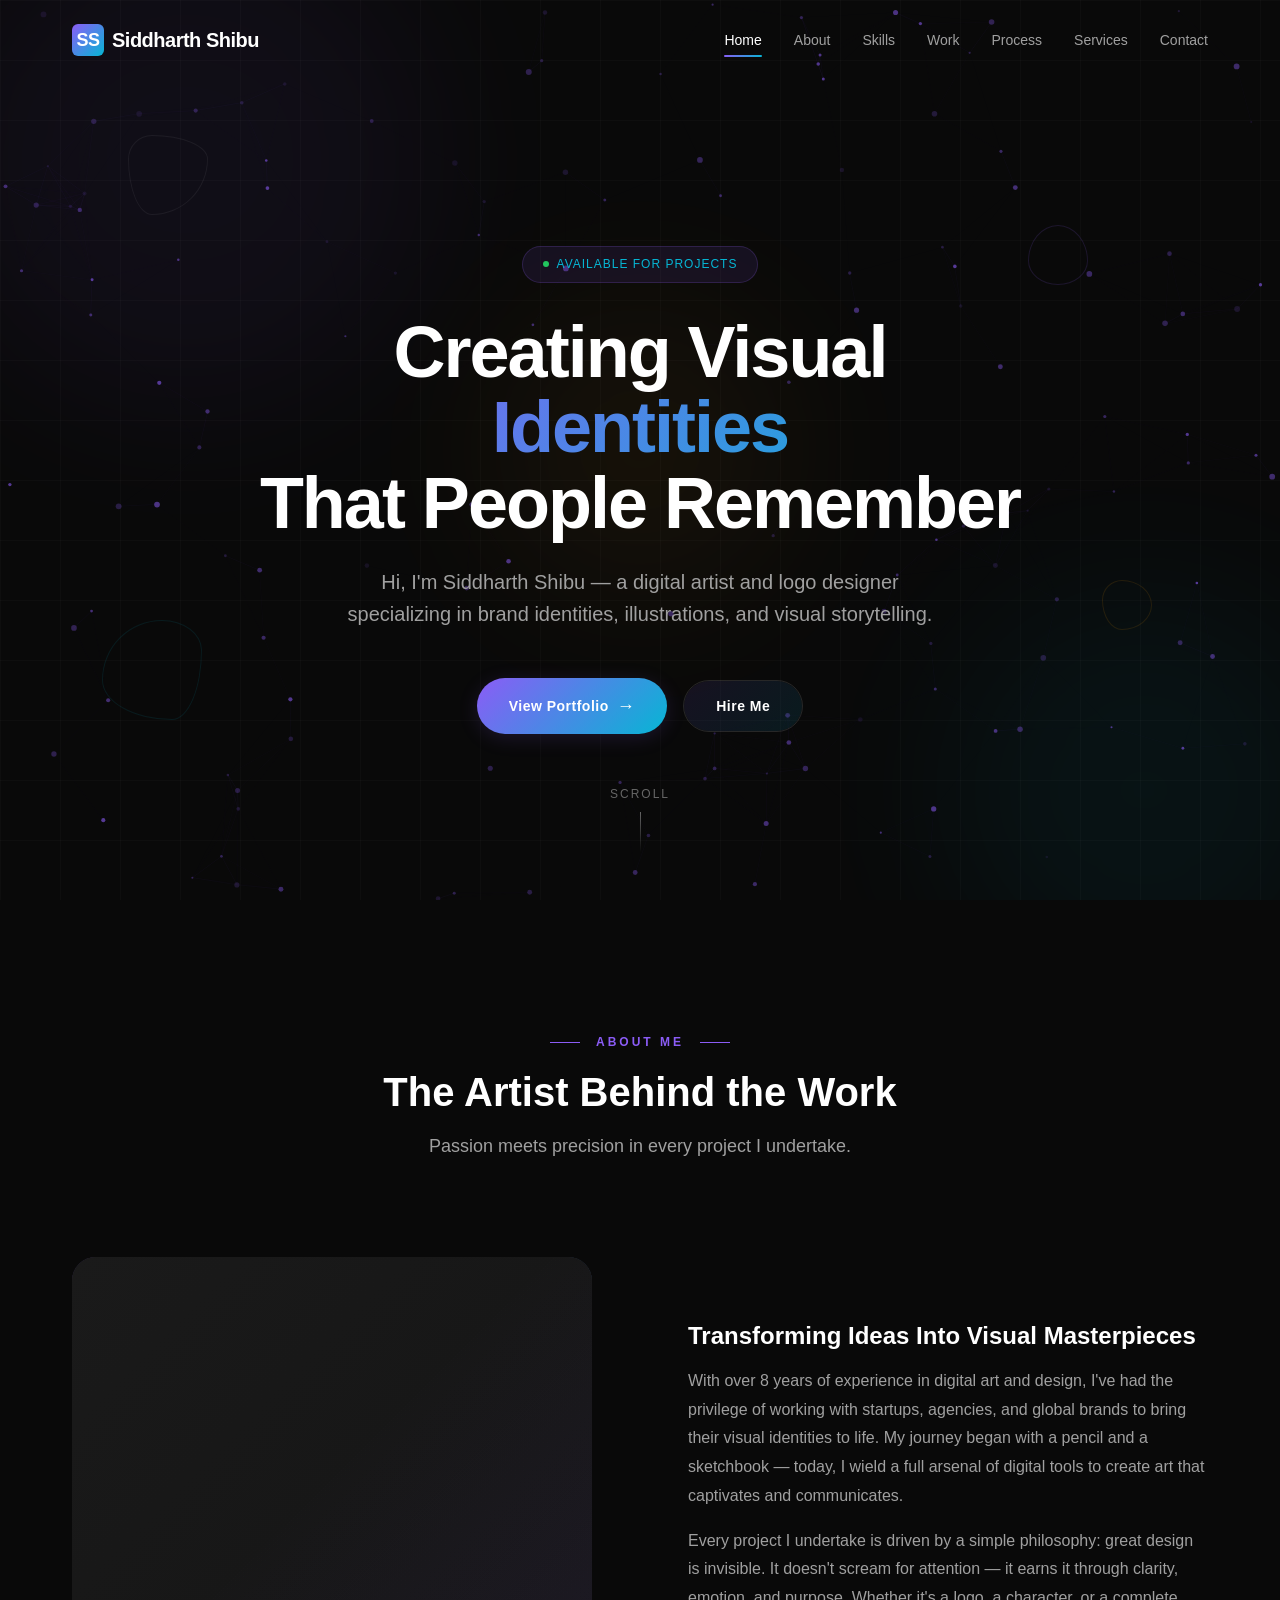
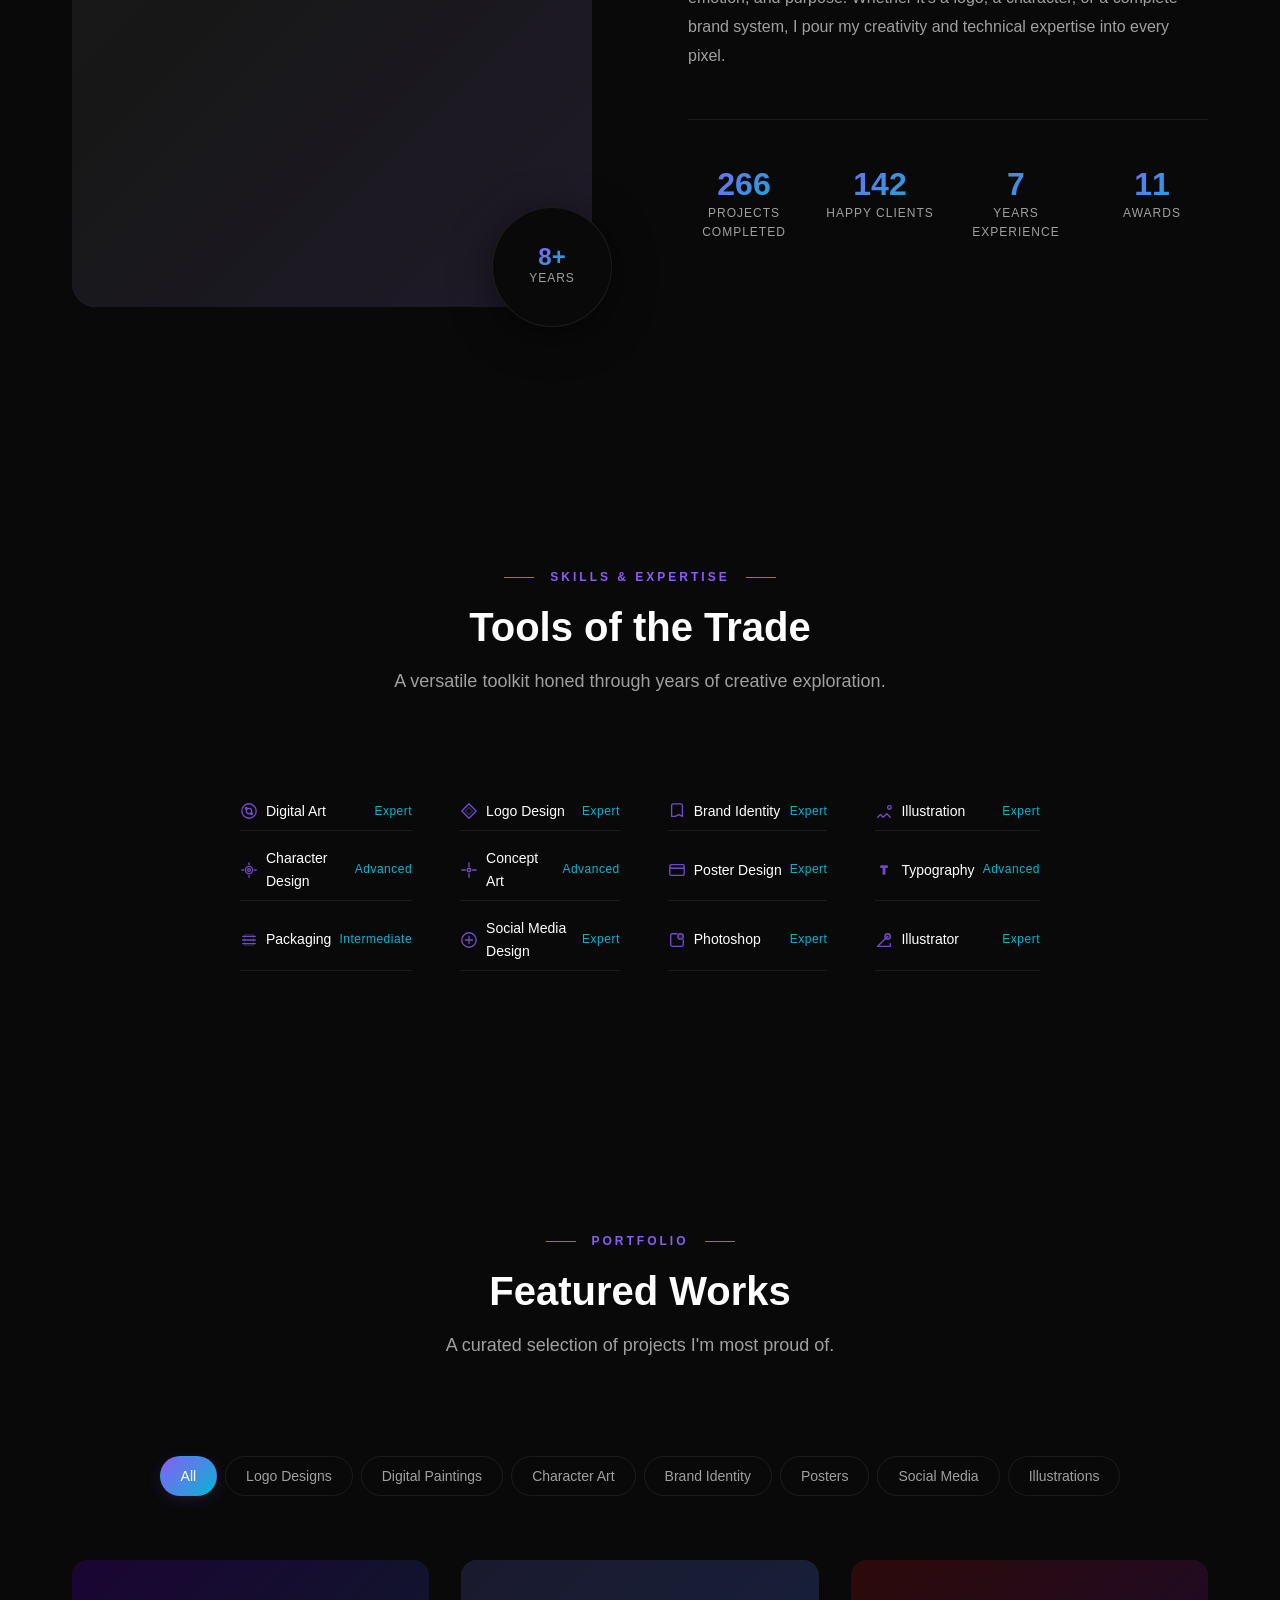
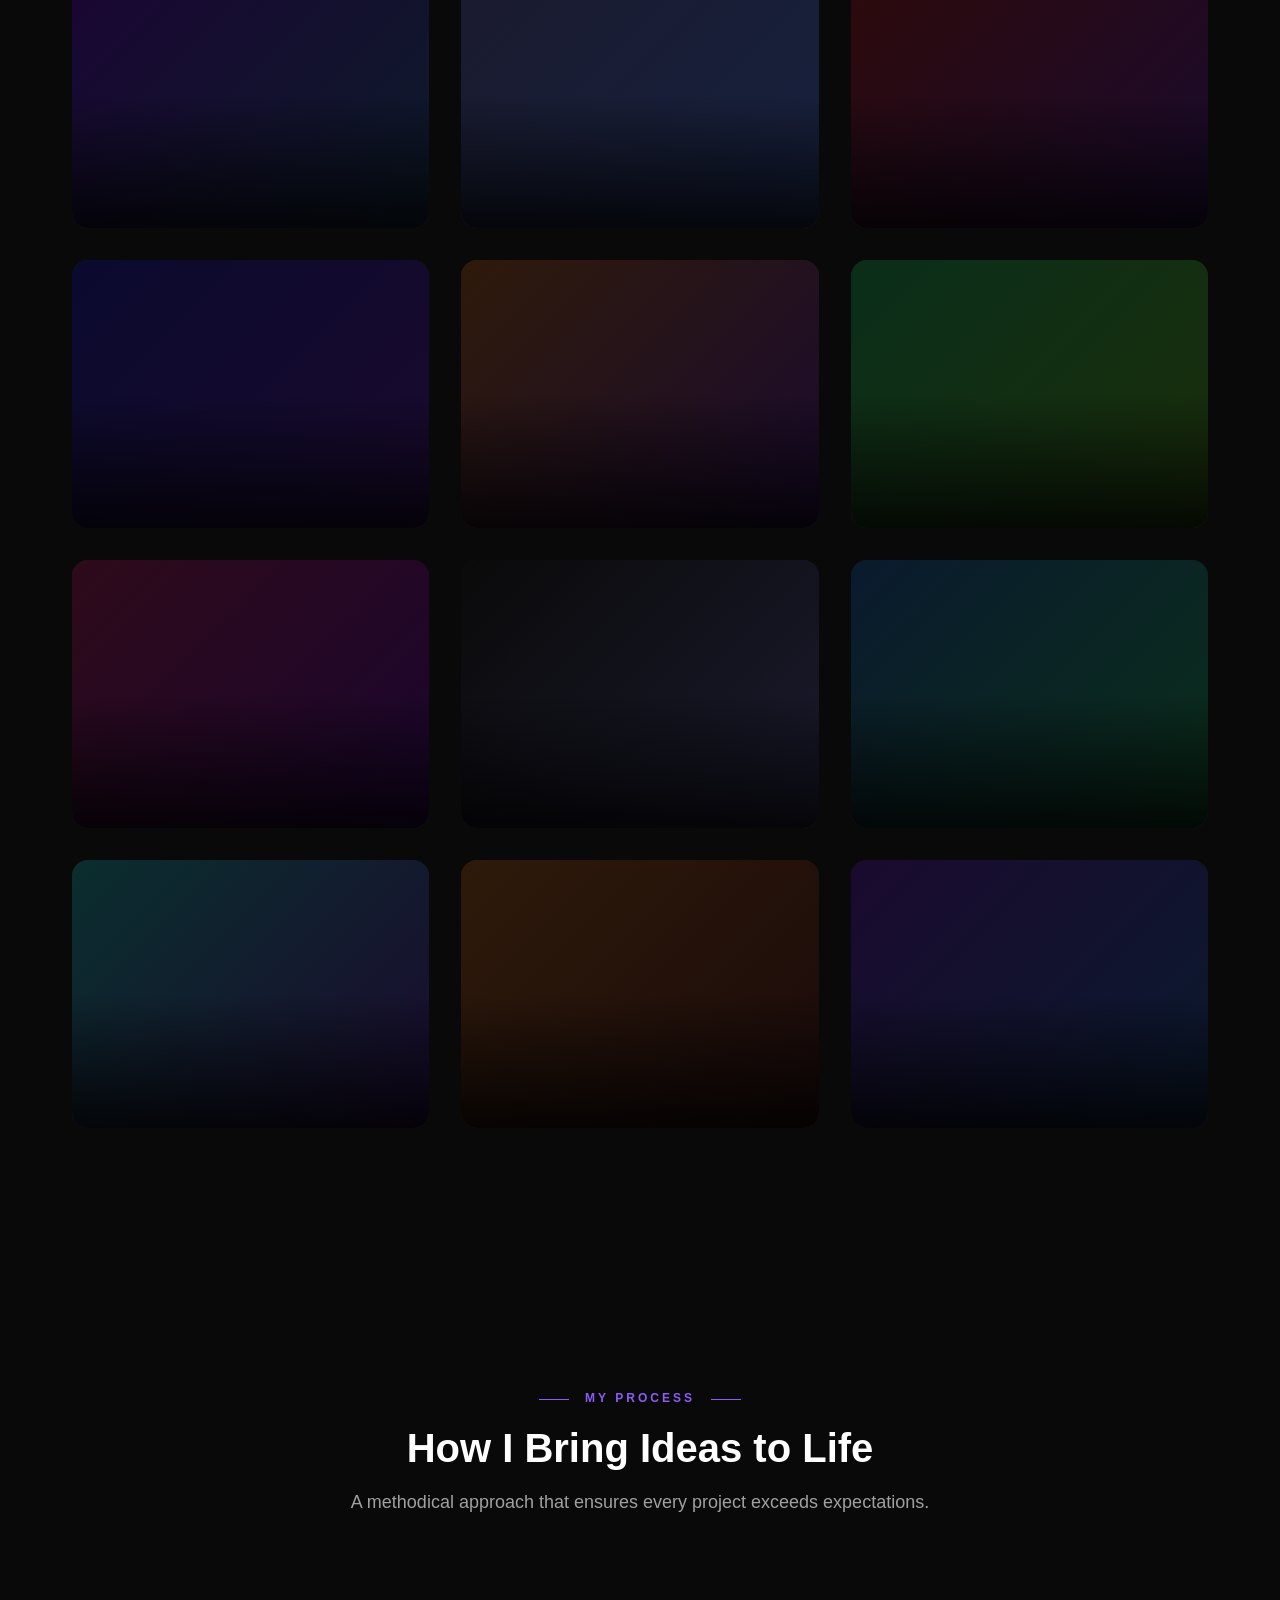
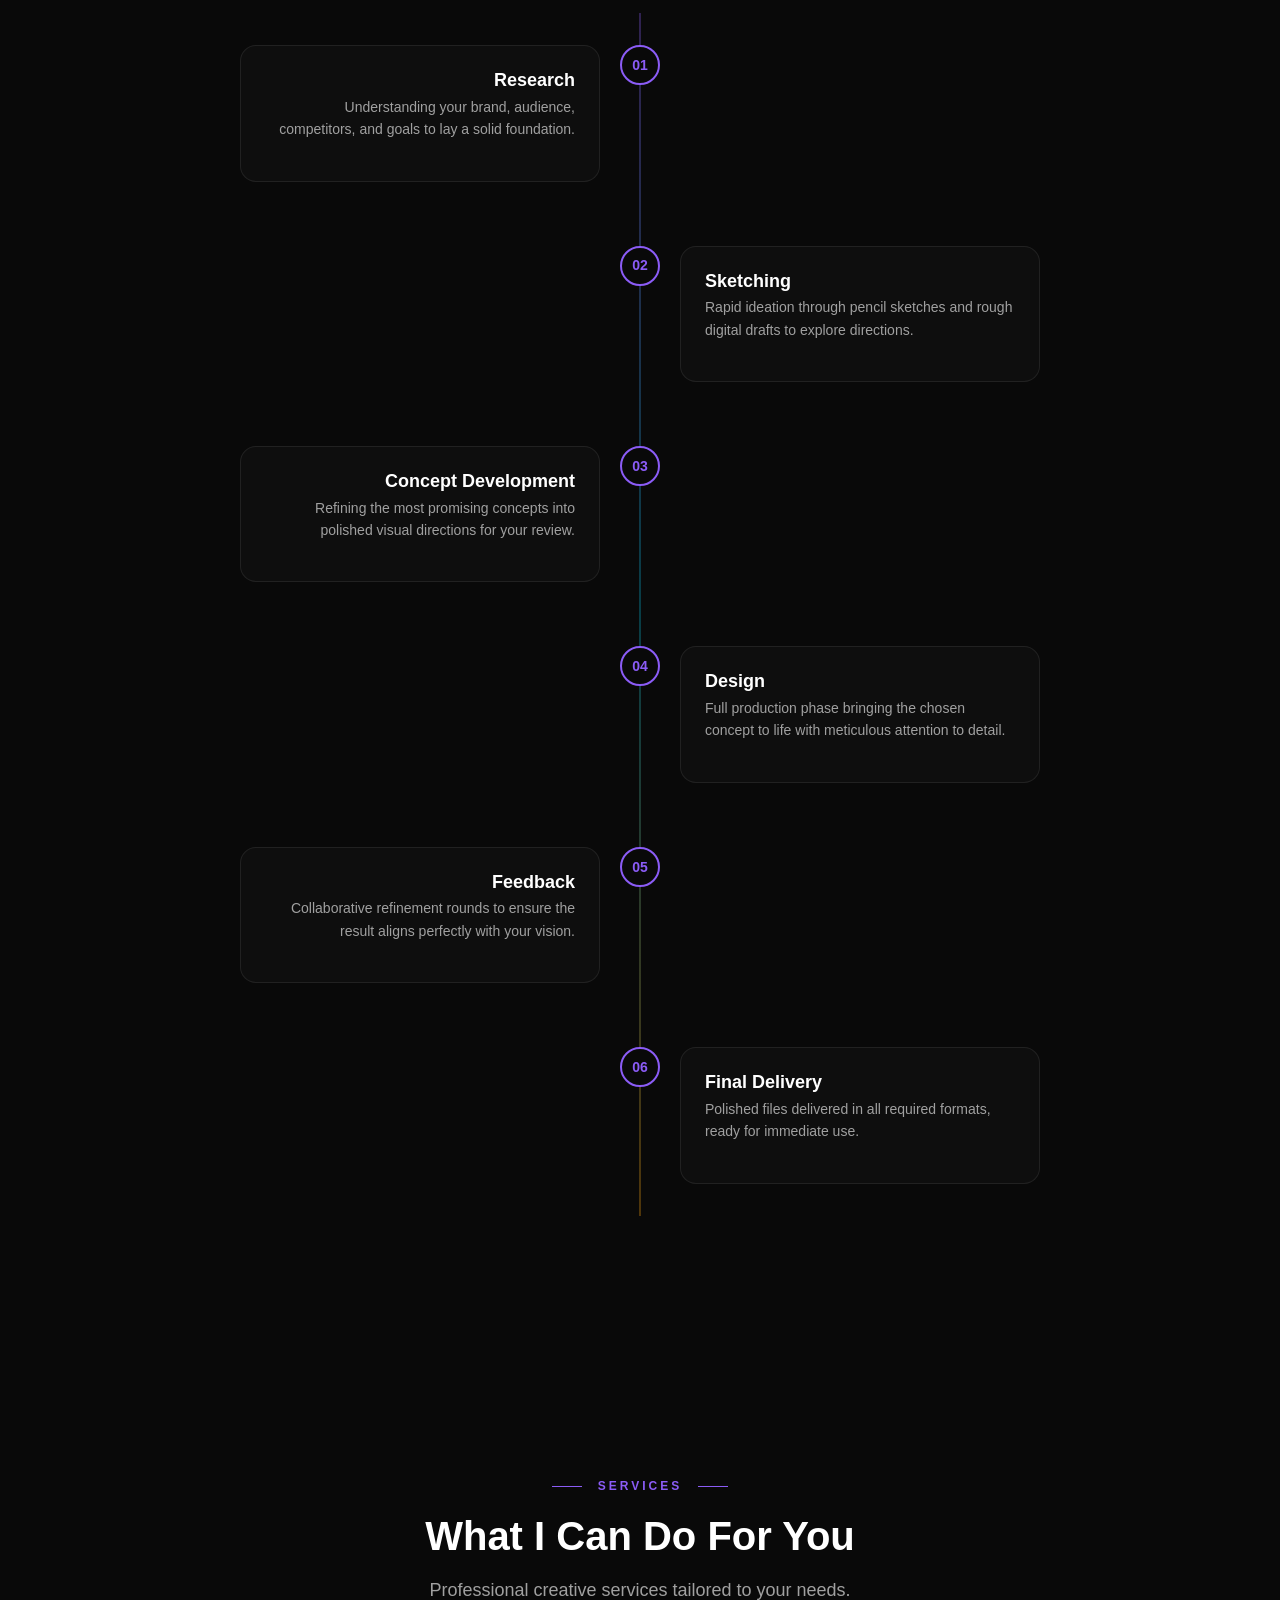
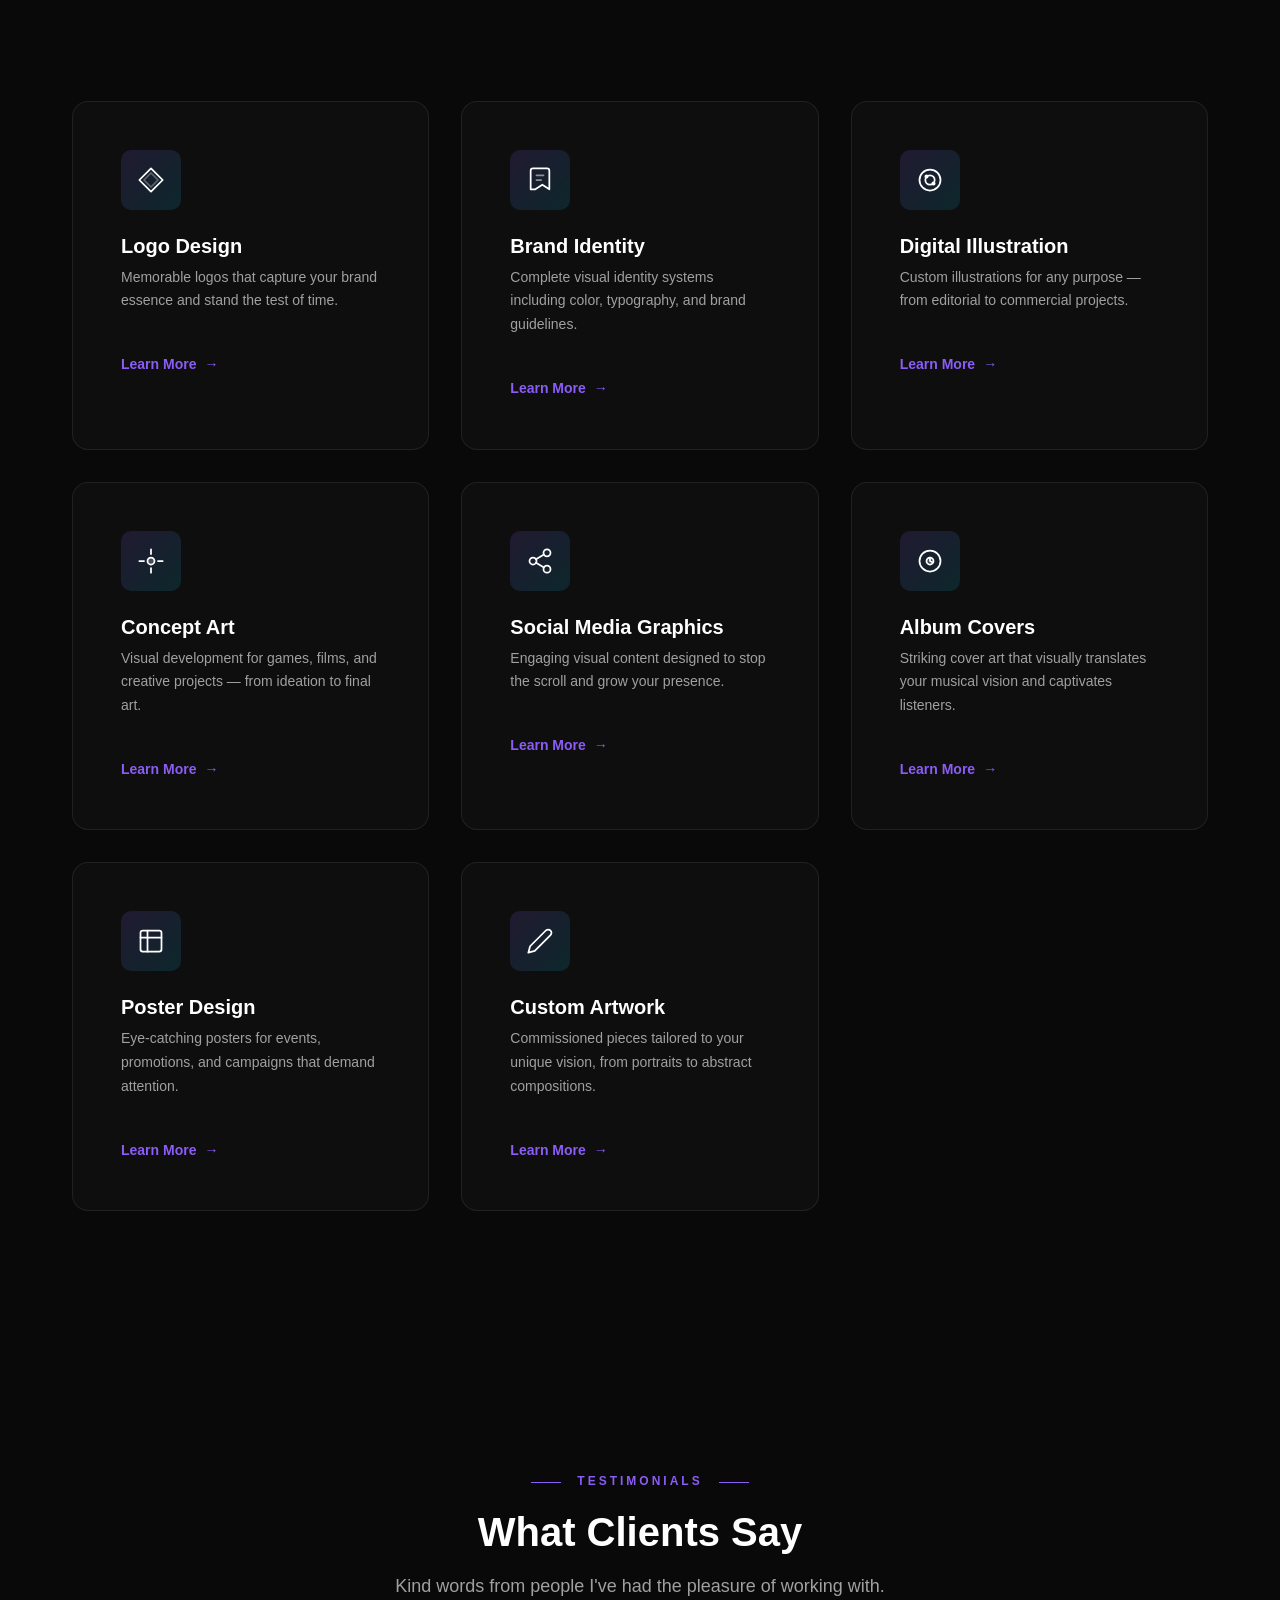
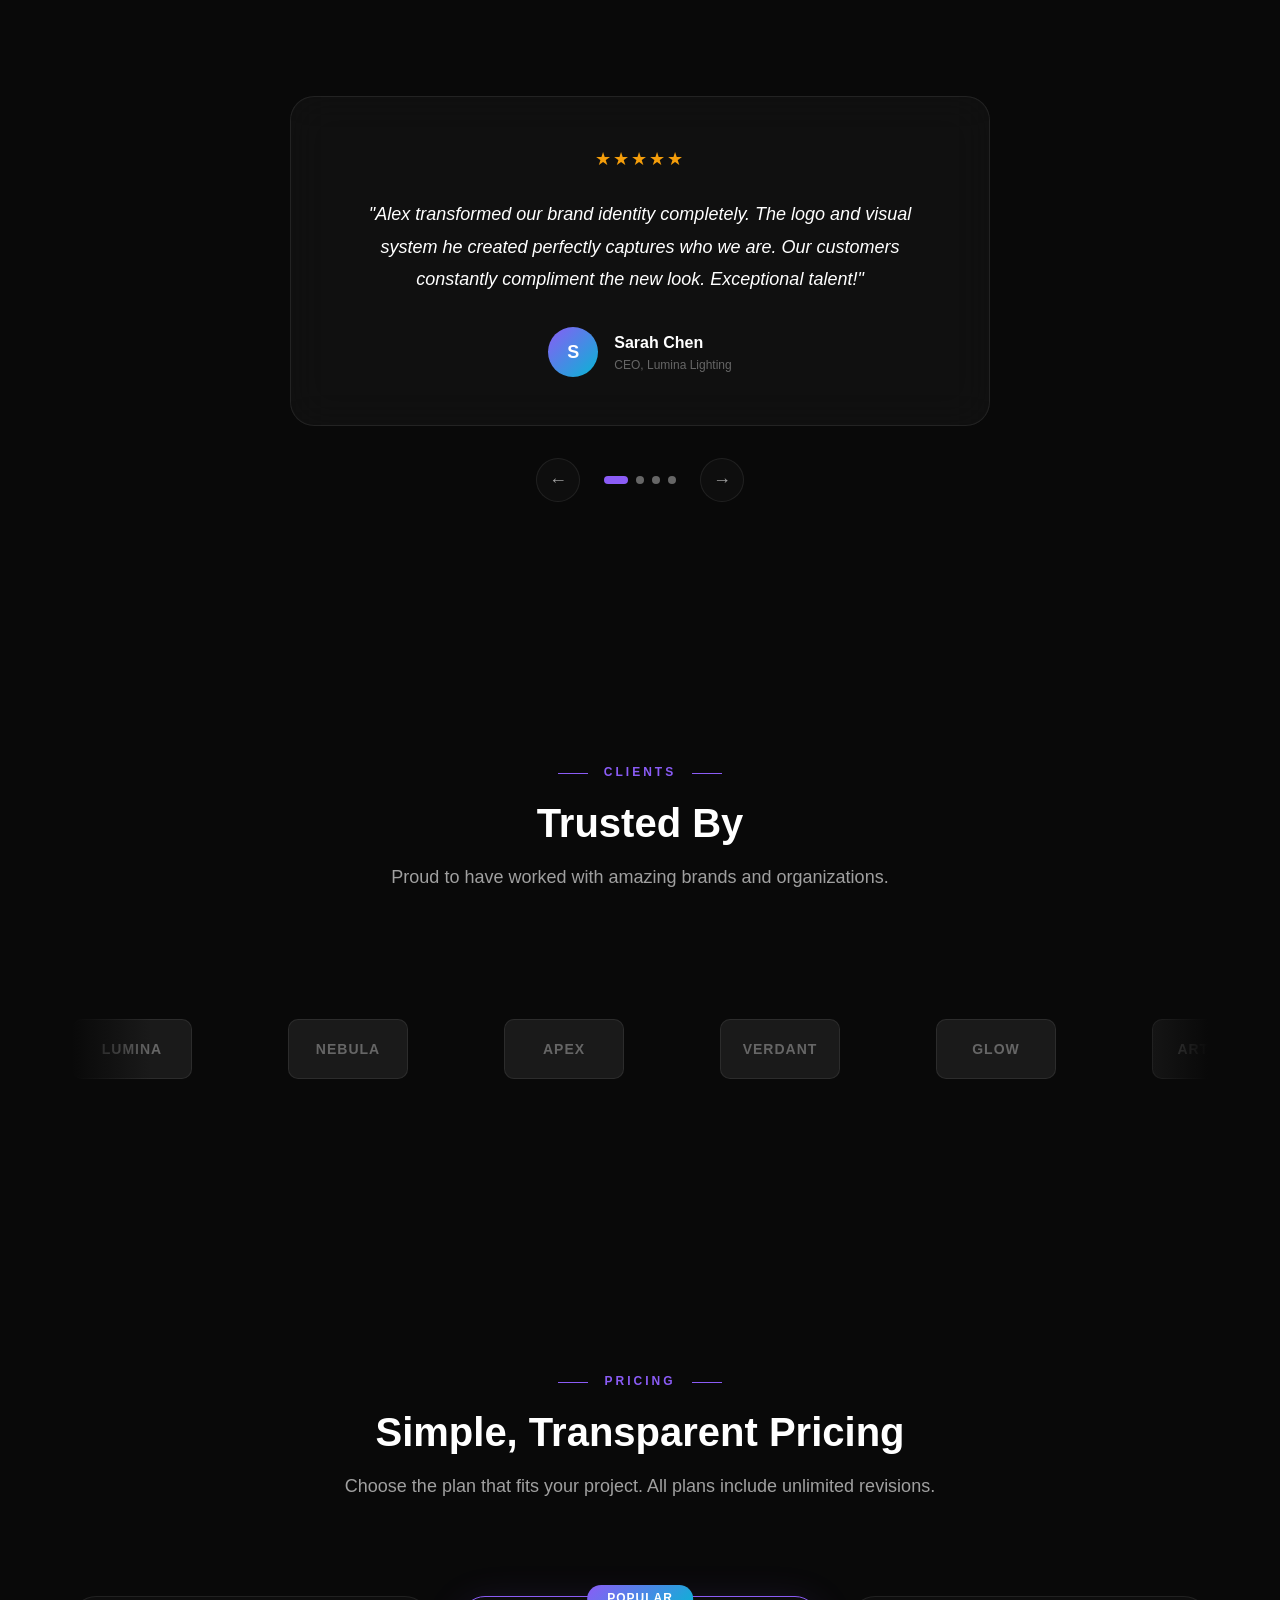
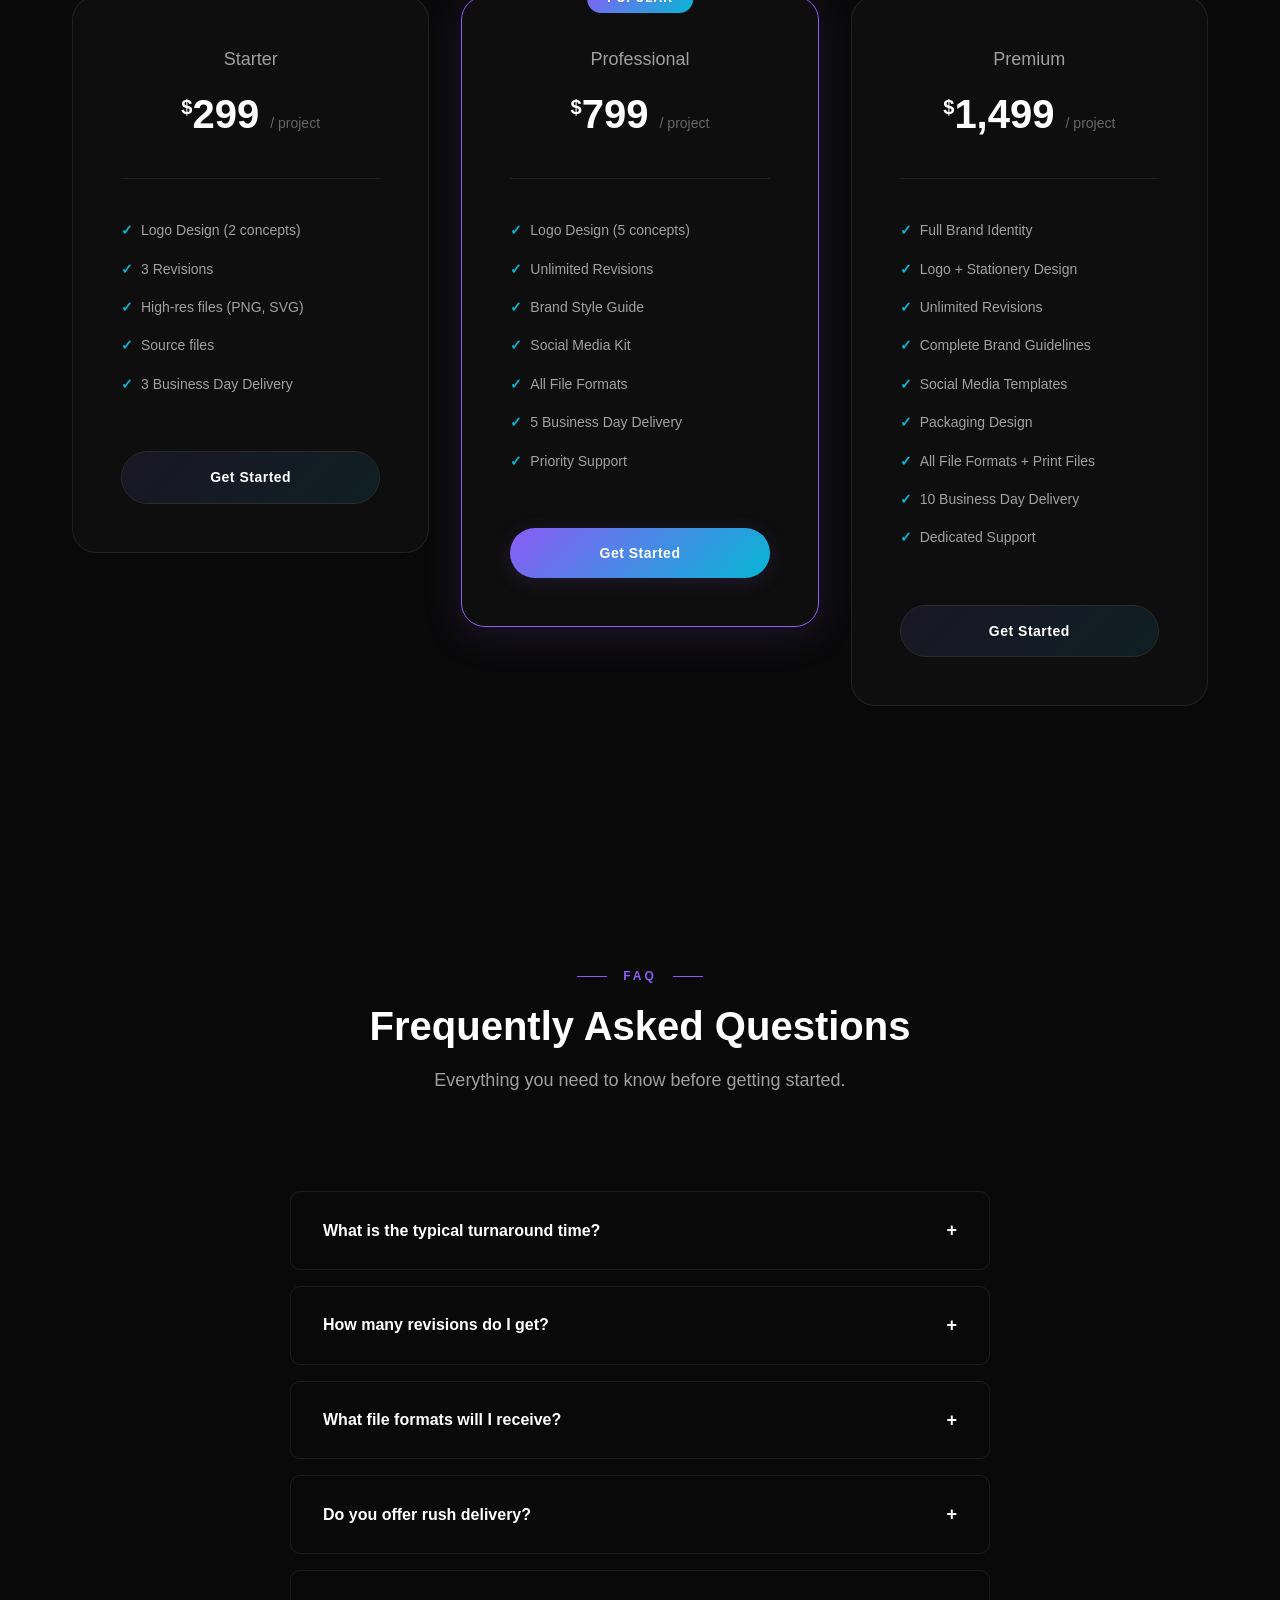
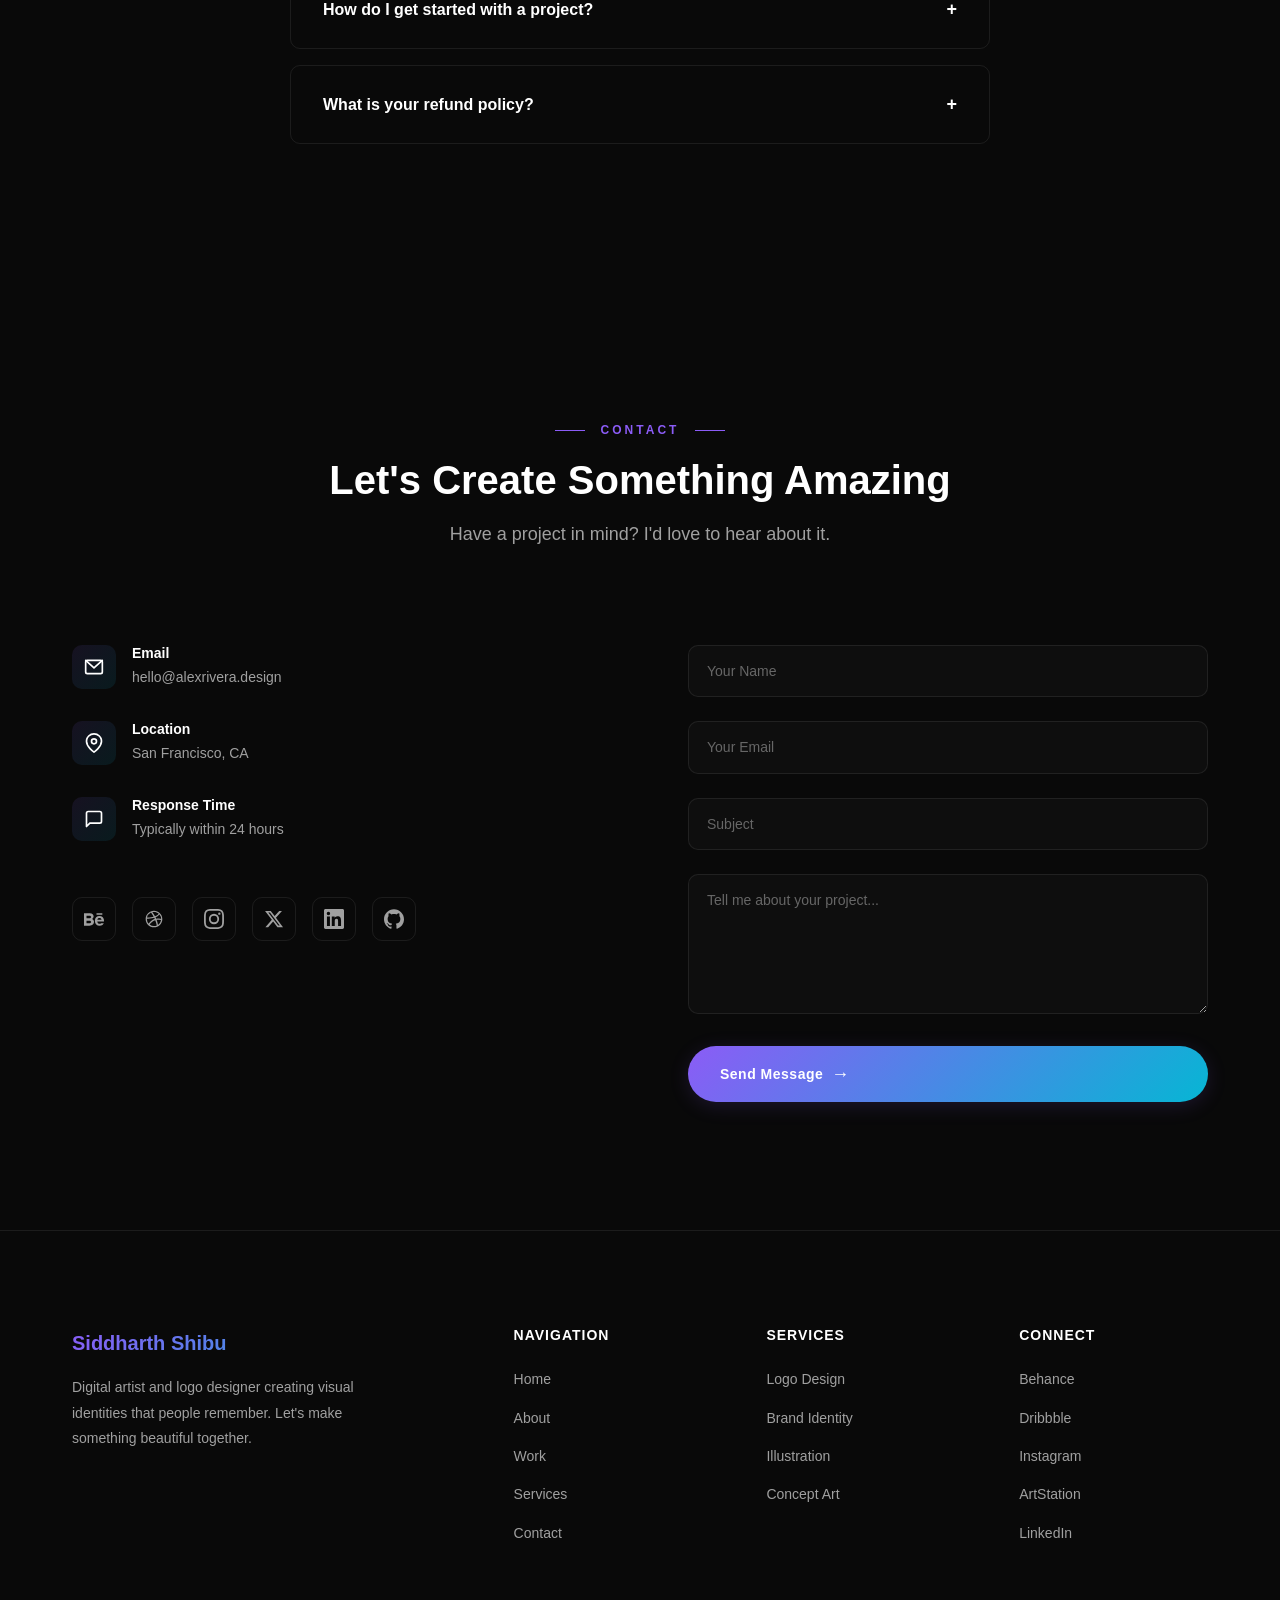
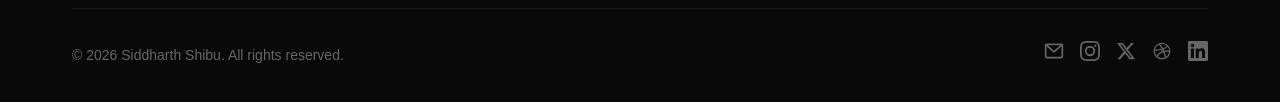
==== index.html @ 0de88662 "Initial Commit" ====
<!doctype html>
<html lang="en">
    <head>
        <!-- Meta -->
        <meta charset="UTF-8" />
        <meta name="viewport" content="width=device-width, initial-scale=1.0" />
        <meta
            name="description"
            content="Premium digital art and logo design portfolio. Professional logo designer and digital artist creating visual identities that people remember."
        />
        <meta
            name="keywords"
            content="digital artist, logo designer, brand identity, illustration, character design, graphic design, portfolio"
        />
        <meta name="author" content="Siddharth Shibu" />
        <meta name="robots" content="index, follow" />

        <!-- Open Graph --><meta property="og:title"
            content="Siddharth Shibu — Digital Artist & Logo Designer"
        />
        <meta
            property="og:description"
            content="Creating visual identities that people remember. Premium digital art and logo design portfolio."
        />
        <meta property="og:type" content="website" />
        <meta property="og:url" content="https://alexrivera.design" />
        <meta
            property="og:image"
            content="https://alexrivera.design/assets/images/og-image.jpg"
        />
        <meta property="og:site_name" content="Siddharth Shibu Portfolio" />

        <!-- Twitter Card -->
        <meta name="twitter:card" content="summary_large_image" />
        <meta
            name="twitter:title"
            content="Siddharth Shibu — Digital Artist & Logo Designer"
        />
        <meta
            name="twitter:description"
            content="Creating visual identities that people remember. Premium digital art and logo design portfolio."
        />
        <meta
            name="twitter:image"
            content="https://alexrivera.design/assets/images/og-image.jpg"
        />

        <!-- Canonical -->
        <link rel="canonical" href="https://alexrivera.design" />

        <!-- Favicon -->
        <link rel="icon" type="image/svg+xml" href="assets/icons/favicon.svg" />
        <link rel="apple-touch-icon" href="assets/icons/apple-touch-icon.png" />

        <!-- Preload -->
        <link rel="preload" href="css/style.css" as="style" />
        <link rel="preload" href="js/main.js" as="script" />

        <!-- Styles -->
        <link rel="stylesheet" href="css/style.css" />
        <link rel="stylesheet" href="css/animations.css" />
        <link rel="stylesheet" href="css/responsive.css" />

        <!-- JSON-LD Structured Data -->
        <script type="application/ld+json">
            {
                "@context": "https://schema.org",
                "@type": "Person",
                "name": "Siddharth Shibu",
                "givenName": "Siddharth",
                "familyName": "Shibu",
                "jobTitle": "Digital Artist & Logo Designer",
                "description": "Professional digital artist and logo designer creating visual identities that people remember.",
                "url": "https://alexrivera.design",
                "image": "https://alexrivera.design/assets/images/profile.jpg",
                "sameAs": [
                    "https://behance.net/alexrivera",
                    "https://dribbble.com/alexrivera",
                    "https://instagram.com/alexrivera",
                    "https://artstation.com/alexrivera",
                    "https://linkedin.com/in/alexrivera"
                ],
                "knowsAbout": [
                    "Digital Art",
                    "Logo Design",
                    "Brand Identity",
                    "Illustration",
                    "Character Design",
                    "Concept Art",
                    "Typography"
                ],
                "worksFor": {
                    "@type": "Organization",
                    "name": "Siddharth Studio"
                }
            }
        </script>

        <title>Siddharth Shibu — Digital Artist & Logo Designer</title>
    </head>
    <body>
        <!-- SVG Filters (for skill rings) -->
        <svg class="svg-filters" aria-hidden="true">
            <defs>
                <linearGradient
                    id="ring-gradient"
                    x1="0%"
                    y1="0%"
                    x2="100%"
                    y2="0%"
                >
                    <stop offset="0%" stop-color="#8B5CF6" />
                    <stop offset="100%" stop-color="#06B6D4" />
                </linearGradient>
            </defs>
        </svg>

        <!-- Loading Screen -->
        <div
            id="loading-screen"
            class="loading-screen"
            role="status"
            aria-label="Loading"
        >
            <div class="loading-logo text-gradient">Hi! I am Siddharth Shibu</div>
            <div class="loading-bar">
                <div class="loading-bar-fill"></div>
            </div>
            <span class="loading-progress-text">0%</span>
        </div>

        <!-- Scroll Progress Indicator -->
        <div
            id="scroll-progress"
            class="scroll-progress"
            role="progressbar"
            aria-valuenow="0"
            aria-valuemin="0"
            aria-valuemax="100"
        ></div>

        <!-- Navbar -->
        <header id="navbar" class="navbar" role="banner">
            <div class="container">
                <a
                    href="#hero"
                    class="navbar-brand"
                    aria-label="Siddharth Shibu - Home"
                >
                    <span class="brand-icon" aria-hidden="true">SS</span>
                    <span>Siddharth Shibu</span>
                </a>

                <nav
                    id="navbar-links"
                    class="navbar-links"
                    role="navigation"
                    aria-label="Main navigation"
                >
                    <a href="#hero" class="active">Home</a>
                    <a href="#about">About</a>
                    <a href="#skills">Skills</a>
                    <a href="#portfolio">Work</a>
                    <a href="#process">Process</a>
                    <a href="#services">Services</a>
                    <a href="#contact">Contact</a>
                </nav>

                <button
                    id="hamburger"
                    class="hamburger"
                    aria-label="Toggle navigation menu"
                    aria-expanded="false"
                >
                    <span></span>
                    <span></span>
                    <span></span>
                </button>
            </div>
        </header>

        <!-- ===== 1. HERO ===== -->
        <section id="hero" class="hero" aria-label="Hero introduction">
            <div class="hero-bg">
                <div class="hero-orb" aria-hidden="true"></div>
                <div class="hero-orb" aria-hidden="true"></div>
                <div class="hero-orb" aria-hidden="true"></div>
                <div class="hero-grid" aria-hidden="true"></div>
                <div
                    id="particles-canvas"
                    class="hero-shapes"
                    aria-hidden="true"
                >
                    <div
                        class="hero-shape hero-shape-1"
                        data-parallax="0.15"
                        aria-hidden="true"
                    ></div>
                    <div
                        class="hero-shape hero-shape-2"
                        data-parallax="0.2"
                        aria-hidden="true"
                    ></div>
                    <div
                        class="hero-shape hero-shape-3"
                        data-parallax="0.1"
                        aria-hidden="true"
                    ></div>
                    <div
                        class="hero-shape hero-shape-4"
                        data-parallax="0.25"
                        aria-hidden="true"
                    ></div>
                </div>
            </div>

            <div class="hero-content">
                <div class="hero-badge">
                    <span class="hero-badge-dot" aria-hidden="true"></span>
                    Available for Projects
                </div>

                <h1 class="hero-title">
                    <span class="line">Creating Visual</span>
                    <span class="line line-highlight">Identities</span>
                    <span class="line">That People Remember</span>
                </h1>

                <p class="hero-subtitle">
                    Hi, I'm Siddharth Shibu — a digital artist and logo designer
                    specializing in brand identities, illustrations, and visual
                    storytelling.
                </p>

                <div class="hero-buttons">
                    <a href="#portfolio" class="btn btn-primary ripple-btn">
                        View Portfolio
                        <span class="btn-icon arrow" aria-hidden="true">→</span>
                    </a>
                    <a href="#contact" class="btn btn-outline ripple-btn">
                        Hire Me
                    </a>
                </div>
            </div>

            <div class="hero-scroll" aria-hidden="true">
                <span>Scroll</span>
                <div class="scroll-line"></div>
            </div>
        </section>

        <!-- ===== 2. ABOUT ===== -->
        <section id="about" class="section" aria-labelledby="about-title">
            <div class="container">
                <div class="section-header reveal">
                    <span class="section-label">About Me</span>
                    <h2 id="about-title" class="section-title">
                        The Artist Behind&nbsp;the&nbsp;Work
                    </h2>
                    <p class="section-subtitle">
                        Passion meets precision in every project I undertake.
                    </p>
                </div>

                <div class="about-grid">
                    <div class="about-image-wrapper reveal-left">
                        <div class="about-image-frame">
                            <div
                                class="about-image-placeholder"
                                aria-label="Artist portrait placeholder"
                            ></div>
                        </div>
                        <div class="about-experience-badge">
                            <span class="number">8+</span>
                            <span class="label">Years</span>
                        </div>
                    </div>

                    <div class="about-content reveal-right">
                        <h3>
                            Transforming Ideas Into Visual&nbsp;Masterpieces
                        </h3>
                        <p>
                            With over 8 years of experience in digital art and
                            design, I've had the privilege of working with
                            startups, agencies, and global brands to bring their
                            visual identities to life. My journey began with a
                            pencil and a sketchbook — today, I wield a full
                            arsenal of digital tools to create art that
                            captivates and communicates.
                        </p>
                        <p>
                            Every project I undertake is driven by a simple
                            philosophy: great design is invisible. It doesn't
                            scream for attention — it earns it through clarity,
                            emotion, and purpose. Whether it's a logo, a
                            character, or a complete brand system, I pour my
                            creativity and technical expertise into every pixel.
                        </p>

                        <div class="about-stats">
                            <div class="stat-item">
                                <div class="stat-number" data-target="280">
                                    0
                                </div>
                                <div class="stat-label">Projects Completed</div>
                            </div>
                            <div class="stat-item">
                                <div class="stat-number" data-target="150">
                                    0
                                </div>
                                <div class="stat-label">Happy Clients</div>
                            </div>
                            <div class="stat-item">
                                <div class="stat-number" data-target="8">0</div>
                                <div class="stat-label">Years Experience</div>
                            </div>
                            <div class="stat-item">
                                <div class="stat-number" data-target="12">
                                    0
                                </div>
                                <div class="stat-label">Awards</div>
                            </div>
                        </div>
                    </div>
                </div>
            </div>
        </section>

        <!-- ===== 3. SKILLS ===== -->
        <section id="skills" class="section" aria-labelledby="skills-title">
            <div class="container">
                <div class="section-header reveal">
                    <span class="section-label">Skills & Expertise</span>
                    <h2 id="skills-title" class="section-title">
                        Tools of the&nbsp;Trade
                    </h2>
                    <p class="section-subtitle">
                        A versatile toolkit honed through years of creative
                        exploration.
                    </p>
                </div>

                <ul class="skills-list reveal-stagger">
                    <li class="skills-list__item">
                        <svg
                            class="skills-list__icon"
                            viewBox="0 0 20 20"
                            fill="none"
                            stroke="currentColor"
                            stroke-width="1.5"
                            stroke-linecap="round"
                            stroke-linejoin="round"
                            aria-hidden="true"
                        >
                            <circle cx="10" cy="10" r="8" />
                            <circle cx="10" cy="10" r="3" />
                            <circle cx="7" cy="7" r="1" fill="currentColor" />
                            <circle cx="13" cy="13" r="1" fill="currentColor" />
                        </svg>
                        <span class="skills-list__name">Digital Art</span>
                        <span class="skills-list__level">Expert</span>
                    </li>
                    <li class="skills-list__item">
                        <svg
                            class="skills-list__icon"
                            viewBox="0 0 20 20"
                            fill="none"
                            stroke="currentColor"
                            stroke-width="1.5"
                            stroke-linecap="round"
                            stroke-linejoin="round"
                            aria-hidden="true"
                        >
                            <path d="M10 2L18 10 10 18 2 10z" />
                            <path
                                d="M10 6L14 10 10 14 6 10z"
                                stroke-opacity="0.4"
                            />
                        </svg>
                        <span class="skills-list__name">Logo Design</span>
                        <span class="skills-list__level">Expert</span>
                    </li>
                    <li class="skills-list__item">
                        <svg
                            class="skills-list__icon"
                            viewBox="0 0 20 20"
                            fill="none"
                            stroke="currentColor"
                            stroke-width="1.5"
                            stroke-linecap="round"
                            stroke-linejoin="round"
                            aria-hidden="true"
                        >
                            <path
                                d="M4 16V4a2 2 0 012-2h8a2 2 0 012 2v12l-4-2-4 2z"
                            />
                        </svg>
                        <span class="skills-list__name">Brand Identity</span>
                        <span class="skills-list__level">Expert</span>
                    </li>
                    <li class="skills-list__item">
                        <svg
                            class="skills-list__icon"
                            viewBox="0 0 20 20"
                            fill="none"
                            stroke="currentColor"
                            stroke-width="1.5"
                            stroke-linecap="round"
                            stroke-linejoin="round"
                            aria-hidden="true"
                        >
                            <path d="M3 17l3-3 3 3 4-4 4 4" />
                            <path d="M14 6a2 2 0 114 0 2 2 0 01-4 0z" />
                        </svg>
                        <span class="skills-list__name">Illustration</span>
                        <span class="skills-list__level">Expert</span>
                    </li>
                    <li class="skills-list__item">
                        <svg
                            class="skills-list__icon"
                            viewBox="0 0 20 20"
                            fill="none"
                            stroke="currentColor"
                            stroke-width="1.5"
                            stroke-linecap="round"
                            stroke-linejoin="round"
                            aria-hidden="true"
                        >
                            <path d="M10 2v2m0 12v2m-8-8h2m12 0h2" />
                            <circle cx="10" cy="10" r="4" />
                            <circle cx="10" cy="10" r="1.5" />
                        </svg>
                        <span class="skills-list__name">Character Design</span>
                        <span class="skills-list__level">Advanced</span>
                    </li>
                    <li class="skills-list__item">
                        <svg
                            class="skills-list__icon"
                            viewBox="0 0 20 20"
                            fill="none"
                            stroke="currentColor"
                            stroke-width="1.5"
                            stroke-linecap="round"
                            stroke-linejoin="round"
                            aria-hidden="true"
                        >
                            <path d="M10 2v4m0 8v4M2 10h4m8 0h4" />
                            <circle
                                cx="10"
                                cy="10"
                                r="2"
                                fill="currentColor"
                                fill-opacity="0.3"
                            />
                        </svg>
                        <span class="skills-list__name">Concept Art</span>
                        <span class="skills-list__level">Advanced</span>
                    </li>
                    <li class="skills-list__item">
                        <svg
                            class="skills-list__icon"
                            viewBox="0 0 20 20"
                            fill="none"
                            stroke="currentColor"
                            stroke-width="1.5"
                            stroke-linecap="round"
                            stroke-linejoin="round"
                            aria-hidden="true"
                        >
                            <rect x="2" y="4" width="16" height="12" rx="1.5" />
                            <path d="M2 8h16" />
                        </svg>
                        <span class="skills-list__name">Poster Design</span>
                        <span class="skills-list__level">Expert</span>
                    </li>
                    <li class="skills-list__item">
                        <svg
                            class="skills-list__icon"
                            viewBox="0 0 20 20"
                            fill="none"
                            stroke="currentColor"
                            stroke-width="1.5"
                            stroke-linecap="round"
                            stroke-linejoin="round"
                            aria-hidden="true"
                        >
                            <text
                                x="10"
                                y="14"
                                text-anchor="middle"
                                font-size="12"
                                font-weight="700"
                                fill="currentColor"
                            >
                                T
                            </text>
                        </svg>
                        <span class="skills-list__name">Typography</span>
                        <span class="skills-list__level">Advanced</span>
                    </li>
                    <li class="skills-list__item">
                        <svg
                            class="skills-list__icon"
                            viewBox="0 0 20 20"
                            fill="none"
                            stroke="currentColor"
                            stroke-width="1.5"
                            stroke-linecap="round"
                            stroke-linejoin="round"
                            aria-hidden="true"
                        >
                            <path d="M3 6h14M3 10h14M3 14h14" />
                            <rect
                                x="5"
                                y="4"
                                width="10"
                                height="12"
                                rx="1"
                                stroke-opacity="0.3"
                            />
                        </svg>
                        <span class="skills-list__name">Packaging</span>
                        <span class="skills-list__level">Intermediate</span>
                    </li>
                    <li class="skills-list__item">
                        <svg
                            class="skills-list__icon"
                            viewBox="0 0 20 20"
                            fill="none"
                            stroke="currentColor"
                            stroke-width="1.5"
                            stroke-linecap="round"
                            stroke-linejoin="round"
                            aria-hidden="true"
                        >
                            <circle cx="10" cy="10" r="8" />
                            <path d="M10 6v8M6 10h8" />
                        </svg>
                        <span class="skills-list__name"
                            >Social Media Design</span
                        >
                        <span class="skills-list__level">Expert</span>
                    </li>
                    <li class="skills-list__item">
                        <svg
                            class="skills-list__icon"
                            viewBox="0 0 20 20"
                            fill="none"
                            stroke="currentColor"
                            stroke-width="1.5"
                            stroke-linecap="round"
                            stroke-linejoin="round"
                            aria-hidden="true"
                        >
                            <path
                                d="M10 3H5a2 2 0 00-2 2v10a2 2 0 002 2h10a2 2 0 002-2v-5"
                            />
                            <circle
                                cx="14"
                                cy="6"
                                r="3"
                                fill="currentColor"
                                fill-opacity="0.25"
                            />
                        </svg>
                        <span class="skills-list__name">Photoshop</span>
                        <span class="skills-list__level">Expert</span>
                    </li>
                    <li class="skills-list__item">
                        <svg
                            class="skills-list__icon"
                            viewBox="0 0 20 20"
                            fill="none"
                            stroke="currentColor"
                            stroke-width="1.5"
                            stroke-linecap="round"
                            stroke-linejoin="round"
                            aria-hidden="true"
                        >
                            <path d="M3 17l7-7M10 10l4-4" />
                            <circle
                                cx="14"
                                cy="6"
                                r="3"
                                fill="currentColor"
                                fill-opacity="0.25"
                            />
                            <path d="M17 14v3H3" />
                        </svg>
                        <span class="skills-list__name">Illustrator</span>
                        <span class="skills-list__level">Expert</span>
                    </li>
                </ul>
            </div>
        </section>

        <!-- ===== 4. FEATURED WORKS ===== -->
        <section
            id="portfolio"
            class="section"
            aria-labelledby="portfolio-title"
        >
            <div class="container">
                <div class="section-header reveal">
                    <span class="section-label">Portfolio</span>
                    <h2 id="portfolio-title" class="section-title">
                        Featured Works
                    </h2>
                    <p class="section-subtitle">
                        A curated selection of projects I'm most proud of.
                    </p>
                </div>

                <div
                    class="portfolio-filters reveal"
                    role="tablist"
                    aria-label="Filter portfolio by category"
                >
                    <button
                        class="portfolio-filter active"
                        data-filter="all"
                        role="tab"
                        aria-selected="true"
                    >
                        All
                    </button>
                    <button
                        class="portfolio-filter"
                        data-filter="logo-designs"
                        role="tab"
                    >
                        Logo Designs
                    </button>
                    <button
                        class="portfolio-filter"
                        data-filter="digital-paintings"
                        role="tab"
                    >
                        Digital Paintings
                    </button>
                    <button
                        class="portfolio-filter"
                        data-filter="character-art"
                        role="tab"
                    >
                        Character Art
                    </button>
                    <button
                        class="portfolio-filter"
                        data-filter="brand-identity"
                        role="tab"
                    >
                        Brand Identity
                    </button>
                    <button
                        class="portfolio-filter"
                        data-filter="posters"
                        role="tab"
                    >
                        Posters
                    </button>
                    <button
                        class="portfolio-filter"
                        data-filter="social-media"
                        role="tab"
                    >
                        Social Media
                    </button>
                    <button
                        class="portfolio-filter"
                        data-filter="illustrations"
                        role="tab"
                    >
                        Illustrations
                    </button>
                </div>

                <div
                    id="portfolio-grid"
                    class="portfolio-grid"
                    role="tabpanel"
                ></div>

                <div id="no-state" class="no-state">
                    <p>No projects in this category yet. Check back soon!</p>
                </div>
            </div>
        </section>

        <!-- Portfolio Modal -->
        <div
            id="portfolio-modal"
            class="modal-overlay"
            role="dialog"
            aria-modal="true"
            aria-label="Project details"
        >
            <div class="modal-content">
                <button class="modal-close" aria-label="Close modal">✕</button>
                <div class="modal-image-placeholder"></div>
                <div class="modal-body">
                    <span class="modal-category"></span>
                    <h3 class="modal-title"></h3>
                    <p class="modal-description"></p>
                    <div class="modal-meta">
                        <div class="modal-meta-item">
                            <div class="modal-meta-label">Client</div>
                            <div
                                class="modal-meta-value"
                                data-meta="client"
                            ></div>
                        </div>
                        <div class="modal-meta-item">
                            <div class="modal-meta-label">Software</div>
                            <div
                                class="modal-meta-value"
                                data-meta="software"
                            ></div>
                        </div>
                        <div class="modal-meta-item">
                            <div class="modal-meta-label">Completed</div>
                            <div
                                class="modal-meta-value"
                                data-meta="date"
                            ></div>
                        </div>
                    </div>
                    <div class="modal-nav">
                        <button
                            class="modal-nav-btn modal-prev"
                            aria-label="Previous project"
                        >
                            ← Previous
                        </button>
                        <button
                            class="modal-nav-btn modal-next"
                            aria-label="Next project"
                        >
                            Next →
                        </button>
                    </div>
                </div>
            </div>
        </div>

        <!-- ===== 5. CREATIVE PROCESS ===== -->
        <section id="process" class="section" aria-labelledby="process-title">
            <div class="container">
                <div class="section-header reveal">
                    <span class="section-label">My Process</span>
                    <h2 id="process-title" class="section-title">
                        How I Bring Ideas&nbsp;to&nbsp;Life
                    </h2>
                    <p class="section-subtitle">
                        A methodical approach that ensures every project exceeds
                        expectations.
                    </p>
                </div>

                <div class="process-timeline">
                    <div class="process-step reveal">
                        <div class="process-step-number" aria-hidden="true">
                            01
                        </div>
                        <div class="process-step-content">
                            <h3 class="process-step-title">Research</h3>
                            <p class="process-step-desc">
                                Understanding your brand, audience, competitors,
                                and goals to lay a solid foundation.
                            </p>
                        </div>
                    </div>

                    <div class="process-step reveal">
                        <div class="process-step-number" aria-hidden="true">
                            02
                        </div>
                        <div class="process-step-content">
                            <h3 class="process-step-title">Sketching</h3>
                            <p class="process-step-desc">
                                Rapid ideation through pencil sketches and rough
                                digital drafts to explore directions.
                            </p>
                        </div>
                    </div>

                    <div class="process-step reveal">
                        <div class="process-step-number" aria-hidden="true">
                            03
                        </div>
                        <div class="process-step-content">
                            <h3 class="process-step-title">
                                Concept Development
                            </h3>
                            <p class="process-step-desc">
                                Refining the most promising concepts into
                                polished visual directions for your review.
                            </p>
                        </div>
                    </div>

                    <div class="process-step reveal">
                        <div class="process-step-number" aria-hidden="true">
                            04
                        </div>
                        <div class="process-step-content">
                            <h3 class="process-step-title">Design</h3>
                            <p class="process-step-desc">
                                Full production phase bringing the chosen
                                concept to life with meticulous attention to
                                detail.
                            </p>
                        </div>
                    </div>

                    <div class="process-step reveal">
                        <div class="process-step-number" aria-hidden="true">
                            05
                        </div>
                        <div class="process-step-content">
                            <h3 class="process-step-title">Feedback</h3>
                            <p class="process-step-desc">
                                Collaborative refinement rounds to ensure the
                                result aligns perfectly with your vision.
                            </p>
                        </div>
                    </div>

                    <div class="process-step reveal">
                        <div class="process-step-number" aria-hidden="true">
                            06
                        </div>
                        <div class="process-step-content">
                            <h3 class="process-step-title">Final Delivery</h3>
                            <p class="process-step-desc">
                                Polished files delivered in all required
                                formats, ready for immediate use.
                            </p>
                        </div>
                    </div>
                </div>
            </div>
        </section>

        <!-- ===== 6. SERVICES ===== -->
        <section id="services" class="section" aria-labelledby="services-title">
            <div class="container">
                <div class="section-header reveal">
                    <span class="section-label">Services</span>
                    <h2 id="services-title" class="section-title">
                        What I Can Do For&nbsp;You
                    </h2>
                    <p class="section-subtitle">
                        Professional creative services tailored to your needs.
                    </p>
                </div>

                <div class="services-grid reveal-stagger">
                    <div class="service-card">
                        <div class="service-card-icon" aria-hidden="true">
                            <svg width="28" height="28" viewBox="0 0 24 24" fill="none" stroke="currentColor" stroke-width="1.5" stroke-linecap="round" stroke-linejoin="round"><path d="M12 2L22 12 12 22 2 12z"/><path d="M12 6L18 12 12 18 6 12z" stroke-opacity="0.3"/></svg>
                        </div>
                        <h3 class="service-card-title">Logo Design</h3>
                        <p class="service-card-desc">
                            Memorable logos that capture your brand essence and
                            stand the test of time.
                        </p>
                        <span class="service-card-link">
                            Learn More
                            <span class="arrow" aria-hidden="true">→</span>
                        </span>
                    </div>

                    <div class="service-card">
                        <div class="service-card-icon" aria-hidden="true">
                            <svg width="28" height="28" viewBox="0 0 24 24" fill="none" stroke="currentColor" stroke-width="1.5" stroke-linecap="round" stroke-linejoin="round"><path d="M4 20V4a2 2 0 012-2h12a2 2 0 012 2v16l-6-4-6 4z"/><path d="M9 8h6M9 12h4" stroke-opacity="0.5"/></svg>
                        </div>
                        <h3 class="service-card-title">Brand Identity</h3>
                        <p class="service-card-desc">
                            Complete visual identity systems including color,
                            typography, and brand guidelines.
                        </p>
                        <span class="service-card-link">
                            Learn More
                            <span class="arrow" aria-hidden="true">→</span>
                        </span>
                    </div>

                    <div class="service-card">
                        <div class="service-card-icon" aria-hidden="true">
                            <svg width="28" height="28" viewBox="0 0 24 24" fill="none" stroke="currentColor" stroke-width="1.5" stroke-linecap="round" stroke-linejoin="round"><circle cx="12" cy="12" r="9"/><circle cx="12" cy="12" r="4"/><circle cx="9" cy="9" r="1" fill="currentColor"/><circle cx="15" cy="15" r="1" fill="currentColor"/></svg>
                        </div>
                        <h3 class="service-card-title">Digital Illustration</h3>
                        <p class="service-card-desc">
                            Custom illustrations for any purpose — from
                            editorial to commercial projects.
                        </p>
                        <span class="service-card-link">
                            Learn More
                            <span class="arrow" aria-hidden="true">→</span>
                        </span>
                    </div>

                    <div class="service-card">
                        <div class="service-card-icon" aria-hidden="true">
                            <svg width="28" height="28" viewBox="0 0 24 24" fill="none" stroke="currentColor" stroke-width="1.5" stroke-linecap="round" stroke-linejoin="round"><path d="M12 2v4m0 12v4M2 12h4m12 0h4"/><circle cx="12" cy="12" r="3" fill="currentColor" fill-opacity="0.2"/></svg>
                        </div>
                        <h3 class="service-card-title">Concept Art</h3>
                        <p class="service-card-desc">
                            Visual development for games, films, and creative
                            projects — from ideation to final art.
                        </p>
                        <span class="service-card-link">
                            Learn More
                            <span class="arrow" aria-hidden="true">→</span>
                        </span>
                    </div>

                    <div class="service-card">
                        <div class="service-card-icon" aria-hidden="true">
                            <svg width="28" height="28" viewBox="0 0 24 24" fill="none" stroke="currentColor" stroke-width="1.5" stroke-linecap="round" stroke-linejoin="round"><circle cx="18" cy="5" r="3"/><circle cx="6" cy="12" r="3"/><circle cx="18" cy="19" r="3"/><path d="M8.59 13.51l6.83 3.98M15.41 6.51l-6.82 3.98"/></svg>
                        </div>
                        <h3 class="service-card-title">
                            Social Media Graphics
                        </h3>
                        <p class="service-card-desc">
                            Engaging visual content designed to stop the scroll
                            and grow your presence.
                        </p>
                        <span class="service-card-link">
                            Learn More
                            <span class="arrow" aria-hidden="true">→</span>
                        </span>
                    </div>

                    <div class="service-card">
                        <div class="service-card-icon" aria-hidden="true">
                            <svg width="28" height="28" viewBox="0 0 24 24" fill="none" stroke="currentColor" stroke-width="1.5" stroke-linecap="round" stroke-linejoin="round"><circle cx="12" cy="12" r="9"/><circle cx="12" cy="12" r="3" fill="currentColor" fill-opacity="0.2"/><path d="M12 9v3l2 1"/></svg>
                        </div>
                        <h3 class="service-card-title">Album Covers</h3>
                        <p class="service-card-desc">
                            Striking cover art that visually translates your
                            musical vision and captivates listeners.
                        </p>
                        <span class="service-card-link">
                            Learn More
                            <span class="arrow" aria-hidden="true">→</span>
                        </span>
                    </div>

                    <div class="service-card">
                        <div class="service-card-icon" aria-hidden="true">
                            <svg width="28" height="28" viewBox="0 0 24 24" fill="none" stroke="currentColor" stroke-width="1.5" stroke-linecap="round" stroke-linejoin="round"><rect x="3" y="3" width="18" height="18" rx="2"/><path d="M3 9h18M9 3v18"/></svg>
                        </div>
                        <h3 class="service-card-title">Poster Design</h3>
                        <p class="service-card-desc">
                            Eye-catching posters for events, promotions, and
                            campaigns that demand attention.
                        </p>
                        <span class="service-card-link">
                            Learn More
                            <span class="arrow" aria-hidden="true">→</span>
                        </span>
                    </div>

                    <div class="service-card">
                        <div class="service-card-icon" aria-hidden="true">
                            <svg width="28" height="28" viewBox="0 0 24 24" fill="none" stroke="currentColor" stroke-width="1.5" stroke-linecap="round" stroke-linejoin="round"><path d="M17 3a2.828 2.828 0 114 4L7.5 20.5 2 22l1.5-5.5L17 3z"/></svg>
                        </div>
                        <h3 class="service-card-title">Custom Artwork</h3>
                        <p class="service-card-desc">
                            Commissioned pieces tailored to your unique vision,
                            from portraits to abstract compositions.
                        </p>
                        <span class="service-card-link">
                            Learn More
                            <span class="arrow" aria-hidden="true">→</span>
                        </span>
                    </div>
                </div>
            </div>
        </section>

        <!-- ===== 7. TESTIMONIALS ===== -->
        <section
            id="testimonials"
            class="section"
            aria-labelledby="testimonials-title"
        >
            <div class="container">
                <div class="section-header reveal">
                    <span class="section-label">Testimonials</span>
                    <h2 id="testimonials-title" class="section-title">
                        What Clients Say
                    </h2>
                    <p class="section-subtitle">
                        Kind words from people I've had the pleasure of working
                        with.
                    </p>
                </div>

                <div class="testimonials-slider reveal">
                    <div id="testimonials-track" class="testimonials-track">
                        <div class="testimonial-card">
                            <div class="testimonial-stars" aria-label="5 stars">
                                ★★★★★
                            </div>
                            <p class="testimonial-text">
                                "Alex transformed our brand identity completely.
                                The logo and visual system he created perfectly
                                captures who we are. Our customers constantly
                                compliment the new look. Exceptional talent!"
                            </p>
                            <div class="testimonial-author">
                                <div
                                    class="testimonial-avatar"
                                    aria-hidden="true"
                                >
                                    S
                                </div>
                                <div class="testimonial-info">
                                    <div class="testimonial-name">
                                        Sarah Chen
                                    </div>
                                    <div class="testimonial-role">
                                        CEO, Lumina Lighting
                                    </div>
                                </div>
                            </div>
                        </div>

                        <div class="testimonial-card">
                            <div class="testimonial-stars" aria-label="5 stars">
                                ★★★★★
                            </div>
                            <p class="testimonial-text">
                                "Working with Alex was an absolute pleasure. The
                                character designs for our game exceeded our
                                expectations. His attention to detail and
                                ability to bring concepts to life is
                                remarkable."
                            </p>
                            <div class="testimonial-author">
                                <div
                                    class="testimonial-avatar"
                                    aria-hidden="true"
                                >
                                    M
                                </div>
                                <div class="testimonial-info">
                                    <div class="testimonial-name">
                                        Marcus Johnson
                                    </div>
                                    <div class="testimonial-role">
                                        Creative Director, Fantasy Forge Games
                                    </div>
                                </div>
                            </div>
                        </div>

                        <div class="testimonial-card">
                            <div class="testimonial-stars" aria-label="5 stars">
                                ★★★★★
                            </div>
                            <p class="testimonial-text">
                                "The packaging designs Alex created for our
                                product line were nothing short of stunning.
                                Sales increased by 40% after the rebrand. Can't
                                recommend him enough!"
                            </p>
                            <div class="testimonial-author">
                                <div
                                    class="testimonial-avatar"
                                    aria-hidden="true"
                                >
                                    E
                                </div>
                                <div class="testimonial-info">
                                    <div class="testimonial-name">
                                        Elena Rodriguez
                                    </div>
                                    <div class="testimonial-role">
                                        Founder, Artisan Brew Co.
                                    </div>
                                </div>
                            </div>
                        </div>

                        <div class="testimonial-card">
                            <div class="testimonial-stars" aria-label="5 stars">
                                ★★★★★
                            </div>
                            <p class="testimonial-text">
                                "Alex's social media graphics completely
                                revitalized our online presence. Engagement
                                rates doubled within the first month. His design
                                sensibility is exactly what our brand needed."
                            </p>
                            <div class="testimonial-author">
                                <div
                                    class="testimonial-avatar"
                                    aria-hidden="true"
                                >
                                    J
                                </div>
                                <div class="testimonial-info">
                                    <div class="testimonial-name">
                                        James Park
                                    </div>
                                    <div class="testimonial-role">
                                        Marketing Director, Glow Cosmetics
                                    </div>
                                </div>
                            </div>
                        </div>
                    </div>

                    <div class="testimonial-controls">
                        <button
                            id="testimonial-prev"
                            class="testimonial-btn"
                            aria-label="Previous testimonial"
                        >
                            ←
                        </button>
                        <div
                            class="testimonial-dots"
                            role="tablist"
                            aria-label="Testimonial navigation"
                        >
                            <button
                                class="testimonial-dot active"
                                role="tab"
                                aria-selected="true"
                                aria-label="Testimonial 1"
                            ></button>
                            <button
                                class="testimonial-dot"
                                role="tab"
                                aria-selected="false"
                                aria-label="Testimonial 2"
                            ></button>
                            <button
                                class="testimonial-dot"
                                role="tab"
                                aria-selected="false"
                                aria-label="Testimonial 3"
                            ></button>
                            <button
                                class="testimonial-dot"
                                role="tab"
                                aria-selected="false"
                                aria-label="Testimonial 4"
                            ></button>
                        </div>
                        <button
                            id="testimonial-next"
                            class="testimonial-btn"
                            aria-label="Next testimonial"
                        >
                            →
                        </button>
                    </div>
                </div>
            </div>
        </section>

        <!-- ===== 8. CLIENT LOGOS ===== -->
        <section id="clients" class="section" aria-labelledby="clients-title">
            <div class="container">
                <div class="section-header reveal">
                    <span class="section-label">Clients</span>
                    <h2 id="clients-title" class="section-title">Trusted By</h2>
                    <p class="section-subtitle">
                        Proud to have worked with amazing brands and
                        organizations.
                    </p>
                </div>

                <div
                    class="clients-marquee"
                    aria-label="Client logos scrolling marquee"
                >
                    <div class="clients-track">
                        <div class="client-logo">Lumina</div>
                        <div class="client-logo">Nebula</div>
                        <div class="client-logo">Apex</div>
                        <div class="client-logo">Verdant</div>
                        <div class="client-logo">Glow</div>
                        <div class="client-logo">Artisan</div>
                        <div class="client-logo">Fantasy</div>
                        <div class="client-logo">Mythical</div>
                        <div class="client-logo">Urban B.</div>
                        <div class="client-logo">Dark Horse</div>
                        <!-- Duplicate for seamless infinite scroll -->
                        <div class="client-logo">Lumina</div>
                        <div class="client-logo">Nebula</div>
                        <div class="client-logo">Apex</div>
                        <div class="client-logo">Verdant</div>
                        <div class="client-logo">Glow</div>
                        <div class="client-logo">Artisan</div>
                        <div class="client-logo">Fantasy</div>
                        <div class="client-logo">Mythical</div>
                        <div class="client-logo">Urban B.</div>
                        <div class="client-logo">Dark Horse</div>
                    </div>
                </div>
            </div>
        </section>

        <!-- ===== 9. PRICING ===== -->
        <section id="pricing" class="section" aria-labelledby="pricing-title">
            <div class="container">
                <div class="section-header reveal">
                    <span class="section-label">Pricing</span>
                    <h2 id="pricing-title" class="section-title">
                        Simple, Transparent&nbsp;Pricing
                    </h2>
                    <p class="section-subtitle">
                        Choose the plan that fits your project. All plans
                        include unlimited revisions.
                    </p>
                </div>

                <div class="pricing-grid reveal-stagger">
                    <div class="pricing-card">
                        <div class="pricing-header">
                            <div class="pricing-name">Starter</div>
                            <div class="pricing-price">
                                <span class="currency">$</span>299
                                <span class="period">/ project</span>
                            </div>
                        </div>
                        <ul class="pricing-features">
                            <li class="pricing-feature">
                                <span class="check">✓</span> Logo Design (2
                                concepts)
                            </li>
                            <li class="pricing-feature">
                                <span class="check">✓</span> 3 Revisions
                            </li>
                            <li class="pricing-feature">
                                <span class="check">✓</span> High-res files
                                (PNG, SVG)
                            </li>
                            <li class="pricing-feature">
                                <span class="check">✓</span> Source files
                            </li>
                            <li class="pricing-feature">
                                <span class="check">✓</span> 3 Business Day
                                Delivery
                            </li>
                        </ul>
                        <a href="#contact" class="btn btn-outline"
                            >Get Started</a
                        >
                    </div>

                    <div class="pricing-card featured">
                        <div class="pricing-badge">Popular</div>
                        <div class="pricing-header">
                            <div class="pricing-name">Professional</div>
                            <div class="pricing-price">
                                <span class="currency">$</span>799
                                <span class="period">/ project</span>
                            </div>
                        </div>
                        <ul class="pricing-features">
                            <li class="pricing-feature">
                                <span class="check">✓</span> Logo Design (5
                                concepts)
                            </li>
                            <li class="pricing-feature">
                                <span class="check">✓</span> Unlimited Revisions
                            </li>
                            <li class="pricing-feature">
                                <span class="check">✓</span> Brand Style Guide
                            </li>
                            <li class="pricing-feature">
                                <span class="check">✓</span> Social Media Kit
                            </li>
                            <li class="pricing-feature">
                                <span class="check">✓</span> All File Formats
                            </li>
                            <li class="pricing-feature">
                                <span class="check">✓</span> 5 Business Day
                                Delivery
                            </li>
                            <li class="pricing-feature">
                                <span class="check">✓</span> Priority Support
                            </li>
                        </ul>
                        <a href="#contact" class="btn btn-primary"
                            >Get Started</a
                        >
                    </div>

                    <div class="pricing-card">
                        <div class="pricing-header">
                            <div class="pricing-name">Premium</div>
                            <div class="pricing-price">
                                <span class="currency">$</span>1,499
                                <span class="period">/ project</span>
                            </div>
                        </div>
                        <ul class="pricing-features">
                            <li class="pricing-feature">
                                <span class="check">✓</span> Full Brand Identity
                            </li>
                            <li class="pricing-feature">
                                <span class="check">✓</span> Logo + Stationery
                                Design
                            </li>
                            <li class="pricing-feature">
                                <span class="check">✓</span> Unlimited Revisions
                            </li>
                            <li class="pricing-feature">
                                <span class="check">✓</span> Complete Brand
                                Guidelines
                            </li>
                            <li class="pricing-feature">
                                <span class="check">✓</span> Social Media
                                Templates
                            </li>
                            <li class="pricing-feature">
                                <span class="check">✓</span> Packaging Design
                            </li>
                            <li class="pricing-feature">
                                <span class="check">✓</span> All File Formats +
                                Print Files
                            </li>
                            <li class="pricing-feature">
                                <span class="check">✓</span> 10 Business Day
                                Delivery
                            </li>
                            <li class="pricing-feature">
                                <span class="check">✓</span> Dedicated Support
                            </li>
                        </ul>
                        <a href="#contact" class="btn btn-outline"
                            >Get Started</a
                        >
                    </div>
                </div>
            </div>
        </section>

        <!-- ===== 10. FAQ ===== -->
        <section id="faq" class="section" aria-labelledby="faq-title">
            <div class="container">
                <div class="section-header reveal">
                    <span class="section-label">FAQ</span>
                    <h2 id="faq-title" class="section-title">
                        Frequently Asked&nbsp;Questions
                    </h2>
                    <p class="section-subtitle">
                        Everything you need to know before getting started.
                    </p>
                </div>

                <div class="faq-list reveal">
                    <div class="faq-item">
                        <button class="faq-question" aria-expanded="false">
                            <span>What is the typical turnaround time?</span>
                            <span class="faq-icon" aria-hidden="true">+</span>
                        </button>
                        <div class="faq-answer">
                            <div class="faq-answer-inner">
                                Turnaround time depends on the project scope.
                                Logo designs typically take 3-7 business days,
                                while full brand identity projects may take 2-3
                                weeks. I'll always provide a timeline estimate
                                before we begin.
                            </div>
                        </div>
                    </div>

                    <div class="faq-item">
                        <button class="faq-question" aria-expanded="false">
                            <span>How many revisions do I get?</span>
                            <span class="faq-icon" aria-hidden="true">+</span>
                        </button>
                        <div class="faq-answer">
                            <div class="faq-answer-inner">
                                The number of revisions depends on your chosen
                                package. Starter includes 3 revisions, while
                                Professional and Premium plans include unlimited
                                revisions. My goal is to ensure you're 100%
                                satisfied with the final result.
                            </div>
                        </div>
                    </div>

                    <div class="faq-item">
                        <button class="faq-question" aria-expanded="false">
                            <span>What file formats will I receive?</span>
                            <span class="faq-icon" aria-hidden="true">+</span>
                        </button>
                        <div class="faq-answer">
                            <div class="faq-answer-inner">
                                You'll receive your deliverables in multiple
                                formats including AI, EPS, SVG (for web), PNG
                                with transparent backgrounds, and PDF.
                                Print-ready files are included with the Premium
                                package. Source files (.ai, .psd) are provided
                                as specified in your package.
                            </div>
                        </div>
                    </div>

                    <div class="faq-item">
                        <button class="faq-question" aria-expanded="false">
                            <span>Do you offer rush delivery?</span>
                            <span class="faq-icon" aria-hidden="true">+</span>
                        </button>
                        <div class="faq-answer">
                            <div class="faq-answer-inner">
                                Yes, rush delivery is available for an
                                additional fee depending on the project scope.
                                Please contact me with your deadline and I'll
                                provide a quote for expedited service.
                            </div>
                        </div>
                    </div>

                    <div class="faq-item">
                        <button class="faq-question" aria-expanded="false">
                            <span>How do I get started with a project?</span>
                            <span class="faq-icon" aria-hidden="true">+</span>
                        </button>
                        <div class="faq-answer">
                            <div class="faq-answer-inner">
                                Simply fill out the contact form or send me an
                                email with details about your project. We'll
                                schedule a free consultation call to discuss
                                your vision, goals, and budget. Once we agree on
                                the scope, I'll send a proposal and we can start
                                right away!
                            </div>
                        </div>
                    </div>

                    <div class="faq-item">
                        <button class="faq-question" aria-expanded="false">
                            <span>What is your refund policy?</span>
                            <span class="faq-icon" aria-hidden="true">+</span>
                        </button>
                        <div class="faq-answer">
                            <div class="faq-answer-inner">
                                I want you to be completely satisfied. If for
                                any reason you're not happy with the initial
                                concepts, I offer a 50% refund before the
                                revision phase begins. Once revisions are
                                requested, the full project fee applies. Custom
                                terms can be discussed for larger projects.
                            </div>
                        </div>
                    </div>
                </div>
            </div>
        </section>

        <!-- ===== 11. CONTACT ===== -->
        <section id="contact" class="section" aria-labelledby="contact-title">
            <div class="container">
                <div class="section-header reveal">
                    <span class="section-label">Contact</span>
                    <h2 id="contact-title" class="section-title">
                        Let's Create Something&nbsp;Amazing
                    </h2>
                    <p class="section-subtitle">
                        Have a project in mind? I'd love to hear about it.
                    </p>
                </div>

                <div class="contact-grid">
                    <div class="contact-info reveal-left">
                        <div class="contact-info-item">
                            <div class="contact-info-icon" aria-hidden="true">
                                <svg
                                    width="20"
                                    height="20"
                                    viewBox="0 0 24 24"
                                    fill="none"
                                    stroke="currentColor"
                                    stroke-width="2"
                                    stroke-linecap="round"
                                    stroke-linejoin="round"
                                >
                                    <rect
                                        x="2"
                                        y="4"
                                        width="20"
                                        height="16"
                                        rx="2"
                                    />
                                    <path d="M22 4L12 13 2 4" />
                                </svg>
                            </div>
                            <div class="contact-info-text">
                                <h4>Email</h4>
                                <p>hello@alexrivera.design</p>
                            </div>
                        </div>

                        <div class="contact-info-item">
                            <div class="contact-info-icon" aria-hidden="true">
                                <svg
                                    width="20"
                                    height="20"
                                    viewBox="0 0 24 24"
                                    fill="none"
                                    stroke="currentColor"
                                    stroke-width="2"
                                    stroke-linecap="round"
                                    stroke-linejoin="round"
                                >
                                    <path
                                        d="M21 10c0 7-9 13-9 13s-9-6-9-13a9 9 0 0 1 18 0z"
                                    />
                                    <circle cx="12" cy="10" r="3" />
                                </svg>
                            </div>
                            <div class="contact-info-text">
                                <h4>Location</h4>
                                <p>San Francisco, CA</p>
                            </div>
                        </div>

                        <div class="contact-info-item">
                            <div class="contact-info-icon" aria-hidden="true">
                                <svg
                                    width="20"
                                    height="20"
                                    viewBox="0 0 24 24"
                                    fill="none"
                                    stroke="currentColor"
                                    stroke-width="2"
                                    stroke-linecap="round"
                                    stroke-linejoin="round"
                                >
                                    <path
                                        d="M21 15a2 2 0 0 1-2 2H7l-4 4V5a2 2 0 0 1 2-2h14a2 2 0 0 1 2 2z"
                                    />
                                </svg>
                            </div>
                            <div class="contact-info-text">
                                <h4>Response Time</h4>
                                <p>Typically within 24 hours</p>
                            </div>
                        </div>

                        <div
                            class="contact-social"
                            aria-label="Social media links"
                        >
                            <a
                                href="#"
                                class="contact-social-link"
                                aria-label="Behance"
                                target="_blank"
                                rel="noopener noreferrer"
                            ><svg width="20" height="20" viewBox="0 0 24 24" fill="currentColor" aria-hidden="true"><path d="M22 7h-7V5h7v2zm1.726 10c-.442 1.297-2.029 3-5.101 3-3.074 0-5.564-1.729-5.564-5.675 0-3.91 2.325-5.92 5.466-5.92 3.082 0 4.964 1.782 5.375 4.426.078.506.109 1.188.095 2.14H15.97c.13 3.211 3.483 3.312 4.588 2.029h3.168zm-7.686-4h4.965c-.105-1.547-1.136-2.219-2.477-2.219-1.466 0-2.277.768-2.488 2.219zm-9.574 6.988H0V5.021h6.953c5.476.081 5.58 5.444 2.72 6.906 3.461 1.26 3.577 8.061-3.207 8.061zM3 11h3.584c2.508 0 2.906-3-.312-3H3v3zm3.391 3H3v3.016h3.341c3.055 0 2.868-3.016.05-3.016z"/></svg></a>
                            <a
                                href="#"
                                class="contact-social-link"
                                aria-label="Dribbble"
                                target="_blank"
                                rel="noopener noreferrer"
                            ><svg width="20" height="20" viewBox="0 0 24 24" fill="currentColor" aria-hidden="true"><path d="M12 2C6.48 2 2 6.48 2 12s4.48 10 10 10 10-4.48 10-10S17.52 2 12 2zm6.605 4.61a8.502 8.502 0 011.93 5.314c-.281-.054-3.101-.629-5.943-.271-.065-.141-.12-.293-.184-.445a25.416 25.416 0 00-.564-1.236c3.145-1.28 4.577-3.124 4.761-3.362zM12 3.475c2.17 0 4.154.813 5.662 2.148-.152.216-1.443 1.941-4.48 3.08-1.399-2.57-2.95-4.675-3.189-5A8.687 8.687 0 0112 3.475zm-3.633.803a53.896 53.896 0 013.167 4.935c-3.992 1.063-7.517 1.04-7.896 1.04a8.581 8.581 0 014.729-5.975zM3.453 12.01v-.26c.37.01 4.512.065 8.775-1.215.245.477.477.965.694 1.453-.109.033-.228.065-.336.098-4.404 1.42-6.747 5.303-6.942 5.629a8.522 8.522 0 01-2.19-5.705zM12 20.547a8.482 8.482 0 01-5.239-1.8c.152-.315 1.888-3.656 6.703-5.337.022-.01.033-.01.054-.022a35.318 35.318 0 011.823 6.475 8.4 8.4 0 01-3.341.684zm4.761-1.465c-.086-.52-.542-3.015-1.659-6.084 2.679-.423 5.022.271 5.314.369a8.468 8.468 0 01-3.655 5.715z"/></svg></a>
                            <a
                                href="#"
                                class="contact-social-link"
                                aria-label="Instagram"
                                target="_blank"
                                rel="noopener noreferrer"
                            ><svg width="20" height="20" viewBox="0 0 24 24" fill="currentColor" aria-hidden="true"><path d="M12 2.163c3.204 0 3.584.012 4.85.07 3.252.148 4.771 1.691 4.919 4.919.058 1.265.069 1.645.069 4.849 0 3.205-.012 3.584-.069 4.849-.149 3.225-1.664 4.771-4.919 4.919-1.266.058-1.644.07-4.85.07-3.204 0-3.584-.012-4.849-.07-3.26-.149-4.771-1.699-4.919-4.92-.058-1.265-.07-1.644-.07-4.849 0-3.204.013-3.583.07-4.849.149-3.227 1.664-4.771 4.919-4.919 1.266-.057 1.645-.069 4.849-.069zM12 0C8.741 0 8.333.014 7.053.072 2.695.272.273 2.69.073 7.052.014 8.333 0 8.741 0 12c0 3.259.014 3.668.072 4.948.2 4.358 2.618 6.78 6.98 6.98C8.333 23.986 8.741 24 12 24c3.259 0 3.668-.014 4.948-.072 4.354-.2 6.782-2.618 6.979-6.98.059-1.28.073-1.689.073-4.948 0-3.259-.014-3.667-.072-4.947-.196-4.354-2.617-6.78-6.979-6.98C15.668.014 15.259 0 12 0zm0 5.838a6.162 6.162 0 100 12.324 6.162 6.162 0 000-12.324zM12 16a4 4 0 110-8 4 4 0 010 8zm6.406-11.845a1.44 1.44 0 100 2.881 1.44 1.44 0 000-2.881z"/></svg></a>
                            <a
                                href="#"
                                class="contact-social-link"
                                aria-label="Twitter"
                                target="_blank"
                                rel="noopener noreferrer"
                            ><svg width="20" height="20" viewBox="0 0 24 24" fill="currentColor" aria-hidden="true"><path d="M18.244 2.25h3.308l-7.227 8.26 8.502 11.24H16.17l-5.214-6.817L4.99 21.75H1.68l7.73-8.835L1.254 2.25H8.08l4.713 6.231zm-1.161 17.52h1.833L7.084 4.126H5.117z"/></svg></a>
                            <a
                                href="#"
                                class="contact-social-link"
                                aria-label="LinkedIn"
                                target="_blank"
                                rel="noopener noreferrer"
                            ><svg width="20" height="20" viewBox="0 0 24 24" fill="currentColor" aria-hidden="true"><path d="M20.447 20.452h-3.554v-5.569c0-1.328-.027-3.037-1.852-3.037-1.853 0-2.136 1.445-2.136 2.939v5.667H9.351V9h3.414v1.561h.046c.477-.9 1.637-1.85 3.37-1.85 3.601 0 4.267 2.37 4.267 5.455v6.286zM5.337 7.433a2.062 2.062 0 01-2.063-2.065 2.064 2.064 0 112.063 2.065zm1.782 13.019H3.555V9h3.564v11.452zM22.225 0H1.771C.792 0 0 .774 0 1.729v20.542C0 23.227.792 24 1.771 24h20.451C23.2 24 24 23.227 24 22.271V1.729C24 .774 23.2 0 22.222 0h.003z"/></svg></a>
                            <a
                                href="#"
                                class="contact-social-link"
                                aria-label="GitHub"
                                target="_blank"
                                rel="noopener noreferrer"
                            ><svg width="20" height="20" viewBox="0 0 24 24" fill="currentColor" aria-hidden="true"><path d="M12 .297c-6.63 0-12 5.373-12 12 0 5.303 3.438 9.8 8.205 11.385.6.113.82-.258.82-.577 0-.285-.01-1.04-.015-2.04-3.338.724-4.042-1.61-4.042-1.61C4.422 18.07 3.633 17.7 3.633 17.7c-1.087-.744.084-.729.084-.729 1.205.084 1.838 1.236 1.838 1.236 1.07 1.835 2.809 1.305 3.495.998.108-.776.417-1.305.76-1.605-2.665-.3-5.466-1.332-5.466-5.93 0-1.31.465-2.38 1.235-3.22-.135-.303-.54-1.523.105-3.176 0 0 1.005-.322 3.3 1.23.96-.267 1.98-.399 3-.405 1.02.006 2.04.138 3 .405 2.28-1.552 3.285-1.23 3.285-1.23.645 1.653.24 2.873.12 3.176.765.84 1.23 1.91 1.23 3.22 0 4.61-2.805 5.625-5.475 5.92.42.36.81 1.096.81 2.22 0 1.606-.015 2.896-.015 3.286 0 .315.21.69.825.57C20.565 22.092 24 17.592 24 12.297c0-6.627-5.373-12-12-12"/></svg></a>
                        </div>
                    </div>

                    <form
                        id="contact-form"
                        class="contact-form reveal-right"
                        novalidate
                    >
                        <div class="form-group">
                            <input
                                type="text"
                                class="form-input"
                                name="name"
                                placeholder="Your Name"
                                required
                                aria-label="Your name"
                            />
                            <span class="form-error"
                                >Please enter your name</span
                            >
                        </div>

                        <div class="form-group">
                            <input
                                type="email"
                                class="form-input"
                                name="email"
                                placeholder="Your Email"
                                required
                                aria-label="Your email address"
                            />
                            <span class="form-error"
                                >Please enter a valid email</span
                            >
                        </div>

                        <div class="form-group">
                            <input
                                type="text"
                                class="form-input"
                                name="subject"
                                placeholder="Subject"
                                required
                                aria-label="Message subject"
                            />
                            <span class="form-error"
                                >Please enter a subject</span
                            >
                        </div>

                        <div class="form-group">
                            <textarea
                                class="form-textarea"
                                name="message"
                                placeholder="Tell me about your project..."
                                required
                                aria-label="Your message"
                            ></textarea>
                            <span class="form-error"
                                >Please enter your message</span
                            >
                        </div>

                        <button
                            type="submit"
                            class="btn btn-primary ripple-btn"
                        >
                            Send Message
                            <span class="btn-icon" aria-hidden="true">→</span>
                        </button>
                    </form>
                </div>
            </div>
        </section>

        <!-- ===== 12. FOOTER ===== -->
        <footer id="footer" class="footer" role="contentinfo">
            <div class="container">
                <div class="footer-grid">
                    <div>
                        <div class="footer-brand text-gradient">
                            Siddharth Shibu
                        </div>
                        <p class="footer-desc">
                            Digital artist and logo designer creating visual
                            identities that people remember. Let's make
                            something beautiful together.
                        </p>
                    </div>

                    <div>
                        <h4 class="footer-heading">Navigation</h4>
                        <nav
                            class="footer-links"
                            aria-label="Footer navigation"
                        >
                            <a href="#hero">Home</a>
                            <a href="#about">About</a>
                            <a href="#portfolio">Work</a>
                            <a href="#services">Services</a>
                            <a href="#contact">Contact</a>
                        </nav>
                    </div>

                    <div>
                        <h4 class="footer-heading">Services</h4>
                        <nav
                            class="footer-links"
                            aria-label="Services navigation"
                        >
                            <a href="#services">Logo Design</a>
                            <a href="#services">Brand Identity</a>
                            <a href="#services">Illustration</a>
                            <a href="#services">Concept Art</a>
                        </nav>
                    </div>

                    <div>
                        <h4 class="footer-heading">Connect</h4>
                        <nav
                            class="footer-links"
                            aria-label="Social navigation"
                        >
                            <a
                                href="#"
                                target="_blank"
                                rel="noopener noreferrer"
                                >Behance</a
                            >
                            <a
                                href="#"
                                target="_blank"
                                rel="noopener noreferrer"
                                >Dribbble</a
                            >
                            <a
                                href="#"
                                target="_blank"
                                rel="noopener noreferrer"
                                >Instagram</a
                            >
                            <a
                                href="#"
                                target="_blank"
                                rel="noopener noreferrer"
                                >ArtStation</a
                            >
                            <a
                                href="#"
                                target="_blank"
                                rel="noopener noreferrer"
                                >LinkedIn</a
                            >
                        </nav>
                    </div>
                </div>

                <div class="footer-bottom">
                    <div class="footer-copyright">
                        &copy; <span id="current-year">2026</span> Siddharth Shibu.
                        All rights reserved.
                    </div>
                    <div class="footer-social" aria-label="Social media links">
                        <a
                            href="#"
                            aria-label="Email"
                            target="_blank"
                            rel="noopener noreferrer"
                        ><svg width="20" height="20" viewBox="0 0 24 24" fill="none" stroke="currentColor" stroke-width="2" stroke-linecap="round" stroke-linejoin="round" aria-hidden="true"><rect x="2" y="4" width="20" height="16" rx="2"/><path d="M22 4L12 13 2 4"/></svg></a>
                        <a
                            href="#"
                            aria-label="Instagram"
                            target="_blank"
                            rel="noopener noreferrer"
                        ><svg width="20" height="20" viewBox="0 0 24 24" fill="currentColor" aria-hidden="true"><path d="M12 2.163c3.204 0 3.584.012 4.85.07 3.252.148 4.771 1.691 4.919 4.919.058 1.265.069 1.645.069 4.849 0 3.205-.012 3.584-.069 4.849-.149 3.225-1.664 4.771-4.919 4.919-1.266.058-1.644.07-4.85.07-3.204 0-3.584-.012-4.849-.07-3.26-.149-4.771-1.699-4.919-4.92-.058-1.265-.07-1.644-.07-4.849 0-3.204.013-3.583.07-4.849.149-3.227 1.664-4.771 4.919-4.919 1.266-.057 1.645-.069 4.849-.069zM12 0C8.741 0 8.333.014 7.053.072 2.695.272.273 2.69.073 7.052.014 8.333 0 8.741 0 12c0 3.259.014 3.668.072 4.948.2 4.358 2.618 6.78 6.98 6.98C8.333 23.986 8.741 24 12 24c3.259 0 3.668-.014 4.948-.072 4.354-.2 6.782-2.618 6.979-6.98.059-1.28.073-1.689.073-4.948 0-3.259-.014-3.667-.072-4.947-.196-4.354-2.617-6.78-6.979-6.98C15.668.014 15.259 0 12 0zm0 5.838a6.162 6.162 0 100 12.324 6.162 6.162 0 000-12.324zM12 16a4 4 0 110-8 4 4 0 010 8zm6.406-11.845a1.44 1.44 0 100 2.881 1.44 1.44 0 000-2.881z"/></svg></a>
                        <a
                            href="#"
                            aria-label="Twitter"
                            target="_blank"
                            rel="noopener noreferrer"
                        ><svg width="20" height="20" viewBox="0 0 24 24" fill="currentColor" aria-hidden="true"><path d="M18.244 2.25h3.308l-7.227 8.26 8.502 11.24H16.17l-5.214-6.817L4.99 21.75H1.68l7.73-8.835L1.254 2.25H8.08l4.713 6.231zm-1.161 17.52h1.833L7.084 4.126H5.117z"/></svg></a>
                        <a
                            href="#"
                            aria-label="Dribbble"
                            target="_blank"
                            rel="noopener noreferrer"
                        ><svg width="20" height="20" viewBox="0 0 24 24" fill="currentColor" aria-hidden="true"><path d="M12 2C6.48 2 2 6.48 2 12s4.48 10 10 10 10-4.48 10-10S17.52 2 12 2zm6.605 4.61a8.502 8.502 0 011.93 5.314c-.281-.054-3.101-.629-5.943-.271-.065-.141-.12-.293-.184-.445a25.416 25.416 0 00-.564-1.236c3.145-1.28 4.577-3.124 4.761-3.362zM12 3.475c2.17 0 4.154.813 5.662 2.148-.152.216-1.443 1.941-4.48 3.08-1.399-2.57-2.95-4.675-3.189-5A8.687 8.687 0 0112 3.475zm-3.633.803a53.896 53.896 0 013.167 4.935c-3.992 1.063-7.517 1.04-7.896 1.04a8.581 8.581 0 014.729-5.975zM3.453 12.01v-.26c.37.01 4.512.065 8.775-1.215.245.477.477.965.694 1.453-.109.033-.228.065-.336.098-4.404 1.42-6.747 5.303-6.942 5.629a8.522 8.522 0 01-2.19-5.705zM12 20.547a8.482 8.482 0 01-5.239-1.8c.152-.315 1.888-3.656 6.703-5.337.022-.01.033-.01.054-.022a35.318 35.318 0 011.823 6.475 8.4 8.4 0 01-3.341.684zm4.761-1.465c-.086-.52-.542-3.015-1.659-6.084 2.679-.423 5.022.271 5.314.369a8.468 8.468 0 01-3.655 5.715z"/></svg></a>
                        <a
                            href="#"
                            aria-label="LinkedIn"
                            target="_blank"
                            rel="noopener noreferrer"
                        ><svg width="20" height="20" viewBox="0 0 24 24" fill="currentColor" aria-hidden="true"><path d="M20.447 20.452h-3.554v-5.569c0-1.328-.027-3.037-1.852-3.037-1.853 0-2.136 1.445-2.136 2.939v5.667H9.351V9h3.414v1.561h.046c.477-.9 1.637-1.85 3.37-1.85 3.601 0 4.267 2.37 4.267 5.455v6.286zM5.337 7.433a2.062 2.062 0 01-2.063-2.065 2.064 2.064 0 112.063 2.065zm1.782 13.019H3.555V9h3.564v11.452zM22.225 0H1.771C.792 0 0 .774 0 1.729v20.542C0 23.227.792 24 1.771 24h20.451C23.2 24 24 23.227 24 22.271V1.729C24 .774 23.2 0 22.222 0h.003z"/></svg></a>
                    </div>
                </div>
            </div>
        </footer>

        <!-- Back to Top -->
        <button id="back-to-top" class="back-to-top" aria-label="Back to top">
            ↑
        </button>

        <!-- Scripts -->
        <script src="js/utils.js"></script>
        <script src="js/animations.js"></script>
        <script src="js/portfolio.js"></script>
        <script src="js/main.js"></script>
    </body>
</html>
---- css/style.css ----
/* ============================================
   STYLE.CSS — DigiArtist Portfolio
   Main Stylesheet
   ============================================ */

/* ----- CSS Variables ----- */
:root {
  /* Colors */
  --color-bg: #090909;
  --color-bg-secondary: #131313;
  --color-bg-tertiary: #1a1a1a;
  --color-bg-card: #0e0e0e;
  
  --color-accent-purple: #8B5CF6;
  --color-accent-cyan: #06B6D4;
  --color-accent-orange: #F59E0B;
  --color-accent-pink: #EC4899;
  
  --color-purple-glow: rgba(139, 92, 246, 0.15);
  --color-cyan-glow: rgba(6, 182, 212, 0.15);
  --color-orange-glow: rgba(245, 158, 11, 0.15);
  
  --color-text: #FFFFFF;
  --color-text-secondary: #A0A0A0;
  --color-text-muted: #666666;
  --color-border: rgba(255, 255, 255, 0.08);
  --color-border-light: rgba(255, 255, 255, 0.12);
  
  /* Gradients */
  --gradient-accent: linear-gradient(135deg, var(--color-accent-purple), var(--color-accent-cyan));
  --gradient-warm: linear-gradient(135deg, var(--color-accent-orange), var(--color-accent-pink));
  --gradient-dark: linear-gradient(180deg, var(--color-bg) 0%, var(--color-bg-secondary) 100%);
  --gradient-card: linear-gradient(145deg, rgba(255,255,255,0.04), rgba(255,255,255,0.01));
  
  /* Typography */
  --font-primary: 'Segoe UI', -apple-system, BlinkMacSystemFont, sans-serif;
  --font-display: 'Segoe UI', -apple-system, BlinkMacSystemFont, sans-serif;
  --font-mono: 'Cascadia Code', 'Fira Code', 'Consolas', monospace;
  
  --text-xs: 0.75rem;
  --text-sm: 0.875rem;
  --text-base: 1rem;
  --text-lg: 1.125rem;
  --text-xl: 1.25rem;
  --text-2xl: 1.5rem;
  --text-3xl: 2rem;
  --text-4xl: 2.5rem;
  --text-5xl: 3.5rem;
  --text-6xl: 4.5rem;
  --text-7xl: 6rem;
  
  /* Spacing */
  --space-xs: 0.25rem;
  --space-sm: 0.5rem;
  --space-md: 1rem;
  --space-lg: 1.5rem;
  --space-xl: 2rem;
  --space-2xl: 3rem;
  --space-3xl: 4rem;
  --space-4xl: 6rem;
  --space-5xl: 8rem;
  --space-6xl: 12rem;
  
  /* Radius */
  --radius-sm: 6px;
  --radius-md: 10px;
  --radius-lg: 16px;
  --radius-xl: 24px;
  --radius-2xl: 32px;
  --radius-full: 9999px;
  
  /* Shadows */
  --shadow-sm: 0 2px 8px rgba(0, 0, 0, 0.3);
  --shadow-md: 0 4px 20px rgba(0, 0, 0, 0.4);
  --shadow-lg: 0 8px 40px rgba(0, 0, 0, 0.5);
  --shadow-glow-purple: 0 0 30px var(--color-purple-glow);
  --shadow-glow-cyan: 0 0 30px var(--color-cyan-glow);
  --shadow-card: 0 4px 30px rgba(0, 0, 0, 0.3);
  
  /* Transitions */
  --transition-fast: 0.2s cubic-bezier(0.4, 0, 0.2, 1);
  --transition-base: 0.3s cubic-bezier(0.4, 0, 0.2, 1);
  --transition-slow: 0.5s cubic-bezier(0.4, 0, 0.2, 1);
  --transition-bounce: 0.5s cubic-bezier(0.68, -0.55, 0.265, 1.55);
  
  /* Z-index layers */
  --z-dropdown: 100;
  --z-sticky: 200;
  --z-navbar: 500;
  --z-overlay: 800;
  --z-modal: 900;
}


/* ----- Reset & Base ----- */
*, *::before, *::after {
  margin: 0;
  padding: 0;
  box-sizing: border-box;
}

html {
  scroll-behavior: smooth;
  -webkit-font-smoothing: antialiased;
  -moz-osx-font-smoothing: grayscale;
  text-rendering: optimizeLegibility;
}

body {
  font-family: var(--font-primary);
  background-color: var(--color-bg);
  color: var(--color-text);
  line-height: 1.6;
  overflow-x: hidden;
}

img {
  max-width: 100%;
  height: auto;
  display: block;
}

a {
  color: inherit;
  text-decoration: none;
  transition: color var(--transition-fast);
}

button {
  font: inherit;
  cursor: pointer;
  border: none;
  background: none;
  color: inherit;
}

ul, ol {
  list-style: none;
}

input, textarea {
  font: inherit;
  color: inherit;
}

/* Scrollbar */
::-webkit-scrollbar {
  width: 6px;
}

::-webkit-scrollbar-track {
  background: var(--color-bg);
}

::-webkit-scrollbar-thumb {
  background: var(--color-text-muted);
  border-radius: var(--radius-full);
}

::-webkit-scrollbar-thumb:hover {
  background: var(--color-text-secondary);
}

/* Selection */
::selection {
  background: var(--color-accent-purple);
  color: white;
}

/* ----- Typography ----- */
h1, h2, h3, h4, h5, h6 {
  font-family: var(--font-display);
  font-weight: 700;
  line-height: 1.2;
}

h1 { font-size: var(--text-5xl); }
h2 { font-size: var(--text-4xl); }
h3 { font-size: var(--text-2xl); }
h4 { font-size: var(--text-xl); }

p { margin-bottom: var(--space-md); }

.text-gradient {
  background: var(--gradient-accent);
  -webkit-background-clip: text;
  -webkit-text-fill-color: transparent;
  background-clip: text;
}

.text-gradient-warm {
  background: var(--gradient-warm);
  -webkit-background-clip: text;
  -webkit-text-fill-color: transparent;
  background-clip: text;
}

/* ----- Container ----- */
.container {
  width: 100%;
  max-width: 1200px;
  margin: 0 auto;
  padding: 0 var(--space-xl);
}

/* ----- Section Styling ----- */
.section {
  padding: var(--space-5xl) 0;
  position: relative;
}

.section-header {
  text-align: center;
  margin-bottom: var(--space-4xl);
}

.section-label {
  display: inline-block;
  font-size: var(--text-xs);
  font-weight: 600;
  letter-spacing: 3px;
  text-transform: uppercase;
  color: var(--color-accent-purple);
  margin-bottom: var(--space-md);
  position: relative;
}

.section-label::before,
.section-label::after {
  content: '';
  display: inline-block;
  width: 30px;
  height: 1px;
  background: var(--color-accent-purple);
  vertical-align: middle;
  margin: 0 var(--space-md);
}

.section-title {
  font-size: var(--text-4xl);
  margin-bottom: var(--space-md);
  color: var(--color-text);
}

.section-subtitle {
  font-size: var(--text-lg);
  color: var(--color-text-secondary);
  max-width: 600px;
  margin: 0 auto;
}

/* ----- Buttons ----- */
.btn {
  display: inline-flex;
  align-items: center;
  gap: var(--space-sm);
  padding: 14px 32px;
  border-radius: var(--radius-full);
  font-size: var(--text-sm);
  font-weight: 600;
  letter-spacing: 0.5px;
  transition: all var(--transition-base);
  position: relative;
  overflow: hidden;
  z-index: 1;
}

.btn::before {
  content: '';
  position: absolute;
  inset: 0;
  border-radius: inherit;
  opacity: 0;
  transition: opacity var(--transition-base);
  z-index: -1;
}

.btn-primary {
  background: var(--gradient-accent);
  color: white;
  box-shadow: 0 4px 20px var(--color-purple-glow);
}

.btn-primary:hover {
  transform: translateY(-2px);
  box-shadow: 0 8px 30px rgba(139, 92, 246, 0.3);
}

.btn-primary:active {
  transform: translateY(0);
}

.btn-outline {
  background: transparent;
  color: var(--color-text);
  border: 1px solid var(--color-border-light);
}

.btn-outline:hover {
  border-color: var(--color-accent-purple);
  background: rgba(139, 92, 246, 0.1);
  transform: translateY(-2px);
}

.btn-outline::before {
  background: linear-gradient(135deg, rgba(139, 92, 246, 0.1), rgba(6, 182, 212, 0.1));
  opacity: 1;
}

.btn .btn-icon {
  font-size: var(--text-lg);
  transition: transform var(--transition-base);
}

.btn:hover .btn-icon.arrow {
  transform: translateX(4px);
}

/* Ripple Effect */
.ripple {
  position: absolute;
  border-radius: 50%;
  background: rgba(255, 255, 255, 0.3);
  transform: scale(0);
  animation: ripple-effect 0.6s ease-out;
  pointer-events: none;
}

@keyframes ripple-effect {
  to {
    transform: scale(4);
    opacity: 0;
  }
}

/* ----- Navbar ----- */
.navbar {
  position: fixed;
  top: 0;
  left: 0;
  right: 0;
  z-index: var(--z-navbar);
  padding: var(--space-lg) 0;
  transition: all var(--transition-base);
}

.navbar.scrolled {
  background: rgba(9, 9, 9, 0.85);
  backdrop-filter: blur(20px);
  -webkit-backdrop-filter: blur(20px);
  border-bottom: 1px solid var(--color-border);
  padding: var(--space-md) 0;
}

.navbar .container {
  display: flex;
  align-items: center;
  justify-content: space-between;
}

.navbar-brand {
  font-size: var(--text-xl);
  font-weight: 700;
  letter-spacing: -0.5px;
  display: flex;
  align-items: center;
  gap: var(--space-sm);
}

.navbar-brand .brand-icon {
  width: 32px;
  height: 32px;
  border-radius: var(--radius-sm);
  background: var(--gradient-accent);
  display: flex;
  align-items: center;
  justify-content: center;
  font-size: var(--text-lg);
}

.navbar-links {
  display: flex;
  align-items: center;
  gap: var(--space-xl);
}

.navbar-links a {
  font-size: var(--text-sm);
  color: var(--color-text-secondary);
  transition: color var(--transition-fast);
  position: relative;
  padding: var(--space-xs) 0;
}

.navbar-links a::after {
  content: '';
  position: absolute;
  bottom: -2px;
  left: 0;
  width: 0;
  height: 2px;
  background: var(--gradient-accent);
  transition: width var(--transition-base);
  border-radius: var(--radius-full);
}

.navbar-links a:hover {
  color: var(--color-text);
}

.navbar-links a:hover::after,
.navbar-links a.active::after {
  width: 100%;
}

.navbar-links a.active {
  color: var(--color-text);
}

/* Hamburger */
.hamburger {
  display: none;
  flex-direction: column;
  gap: 5px;
  padding: 5px;
  cursor: pointer;
  z-index: var(--z-dropdown);
}

.hamburger span {
  display: block;
  width: 24px;
  height: 2px;
  background: var(--color-text);
  border-radius: var(--radius-full);
  transition: all var(--transition-base);
  transform-origin: center;
}

.hamburger.active span:nth-child(1) {
  transform: rotate(45deg) translate(5px, 5px);
}

.hamburger.active span:nth-child(2) {
  opacity: 0;
  transform: translateX(-10px);
}

.hamburger.active span:nth-child(3) {
  transform: rotate(-45deg) translate(5px, -5px);
}

/* Scroll Progress */
.scroll-progress {
  position: fixed;
  top: 0;
  left: 0;
  width: 0;
  height: 2px;
  background: var(--gradient-accent);
  z-index: var(--z-navbar);
  transition: width 0.1s linear;
}

/* ----- Hero Section ----- */
.hero {
  position: relative;
  min-height: 100vh;
  display: flex;
  align-items: center;
  overflow: hidden;
  padding-top: 80px;
}

.hero-bg {
  position: absolute;
  inset: 0;
  overflow: hidden;
  z-index: 0;
}

/* Gradient Orbs */
.hero-orb {
  position: absolute;
  border-radius: 50%;
  filter: blur(80px);
  opacity: 0.4;
  animation: orb-float 20s ease-in-out infinite;
}

.hero-orb:nth-child(1) {
  width: 500px;
  height: 500px;
  background: var(--color-purple-glow);
  top: -10%;
  left: -5%;
  animation-delay: 0s;
}

.hero-orb:nth-child(2) {
  width: 400px;
  height: 400px;
  background: var(--color-cyan-glow);
  bottom: -10%;
  right: -5%;
  animation-delay: -5s;
}

.hero-orb:nth-child(3) {
  width: 300px;
  height: 300px;
  background: var(--color-orange-glow);
  top: 50%;
  left: 50%;
  transform: translate(-50%, -50%);
  animation-delay: -10s;
}

@keyframes orb-float {
  0%, 100% { transform: translate(0, 0) scale(1); }
  25% { transform: translate(50px, -50px) scale(1.1); }
  50% { transform: translate(-30px, 30px) scale(0.9); }
  75% { transform: translate(40px, 40px) scale(1.05); }
}

/* Grid pattern */
.hero-grid {
  position: absolute;
  inset: 0;
  background-image: 
    linear-gradient(rgba(255,255,255,0.02) 1px, transparent 1px),
    linear-gradient(90deg, rgba(255,255,255,0.02) 1px, transparent 1px);
  background-size: 60px 60px;
  z-index: 0;
}

/* Floating Geometric Shapes */
.hero-shapes {
  position: absolute;
  inset: 0;
  z-index: 1;
  pointer-events: none;
}

.hero-shape {
  position: absolute;
  border: 1px solid rgba(255,255,255,0.06);
  border-radius: 20%;
  animation: shape-float var(--duration, 15s) ease-in-out infinite;
  animation-delay: var(--delay, 0s);
}

.hero-shape-1 {
  width: 80px;
  height: 80px;
  top: 15%;
  left: 10%;
  --duration: 18s;
  --delay: 0s;
  border-radius: 30% 70% 70% 30% / 30% 30% 70% 70%;
}

.hero-shape-2 {
  width: 60px;
  height: 60px;
  top: 25%;
  right: 15%;
  --duration: 15s;
  --delay: -3s;
  border-radius: 50% 50% 50% 50% / 60% 60% 40% 40%;
  border-color: rgba(139, 92, 246, 0.15);
}

.hero-shape-3 {
  width: 100px;
  height: 100px;
  bottom: 20%;
  left: 8%;
  --duration: 20s;
  --delay: -7s;
  border-radius: 60% 40% 30% 70% / 60% 30% 70% 40%;
  border-color: rgba(6, 182, 212, 0.1);
}

.hero-shape-4 {
  width: 50px;
  height: 50px;
  bottom: 30%;
  right: 10%;
  --duration: 12s;
  --delay: -5s;
  border-radius: 40% 60% 60% 40% / 40% 50% 50% 60%;
  border-color: rgba(245, 158, 11, 0.12);
}

@keyframes shape-float {
  0%, 100% { transform: translate(0, 0) rotate(0deg); }
  25% { transform: translate(30px, -40px) rotate(90deg); }
  50% { transform: translate(-20px, 20px) rotate(180deg); }
  75% { transform: translate(25px, 30px) rotate(270deg); }
}

.hero-content {
  position: relative;
  z-index: 2;
  text-align: center;
  max-width: 900px;
  margin: 0 auto;
  padding: var(--space-4xl) var(--space-xl);
}

.hero-badge {
  display: inline-flex;
  align-items: center;
  gap: var(--space-sm);
  padding: 8px 20px;
  background: rgba(139, 92, 246, 0.1);
  border: 1px solid rgba(139, 92, 246, 0.2);
  border-radius: var(--radius-full);
  font-size: var(--text-xs);
  font-weight: 500;
  color: var(--color-accent-cyan);
  letter-spacing: 1px;
  text-transform: uppercase;
  margin-bottom: var(--space-xl);
}

.hero-badge-dot {
  width: 6px;
  height: 6px;
  background: #22c55e;
  border-radius: 50%;
  animation: pulse-dot 2s ease-in-out infinite;
}

@keyframes pulse-dot {
  0%, 100% { opacity: 1; }
  50% { opacity: 0.4; }
}

.hero-title {
  font-size: clamp(var(--text-3xl), 6vw, var(--text-7xl));
  font-weight: 800;
  line-height: 1.05;
  margin-bottom: var(--space-lg);
  letter-spacing: -2px;
}

.hero-title .line {
  display: block;
}

.hero-title .line-highlight {
  background: var(--gradient-accent);
  -webkit-background-clip: text;
  -webkit-text-fill-color: transparent;
  background-clip: text;
}

.hero-subtitle {
  font-size: clamp(var(--text-base), 2vw, var(--text-xl));
  color: var(--color-text-secondary);
  max-width: 600px;
  margin: 0 auto var(--space-2xl);
  line-height: 1.6;
}

.hero-buttons {
  display: flex;
  align-items: center;
  justify-content: center;
  gap: var(--space-md);
  flex-wrap: wrap;
}

.hero-scroll {
  position: absolute;
  bottom: var(--space-2xl);
  left: 50%;
  transform: translateX(-50%);
  z-index: 2;
  display: flex;
  flex-direction: column;
  align-items: center;
  gap: var(--space-sm);
  color: var(--color-text-muted);
  font-size: var(--text-xs);
  letter-spacing: 2px;
  text-transform: uppercase;
  animation: scroll-bounce 2s ease-in-out infinite;
}

.hero-scroll .scroll-line {
  width: 1px;
  height: 40px;
  background: linear-gradient(to bottom, var(--color-text-muted), transparent);
}

@keyframes scroll-bounce {
  0%, 100% { transform: translateX(-50%) translateY(0); }
  50% { transform: translateX(-50%) translateY(8px); }
}

/* ----- About Section ----- */
.about-grid {
  display: grid;
  grid-template-columns: 1fr 1fr;
  gap: var(--space-4xl);
  align-items: center;
}

.about-image-wrapper {
  position: relative;
}

.about-image-frame {
  position: relative;
  border-radius: var(--radius-xl);
  overflow: hidden;
  aspect-ratio: 4/5;
  background: var(--color-bg-tertiary);
}

.about-image-placeholder {
  width: 100%;
  height: 100%;
  display: flex;
  align-items: center;
  justify-content: center;
  background: linear-gradient(135deg, var(--color-bg-tertiary), var(--color-bg-secondary));
  font-size: 4rem;
  position: relative;
  overflow: hidden;
}

.about-image-placeholder::before {
  content: '';
  position: absolute;
  inset: 0;
  background: linear-gradient(135deg, transparent 40%, rgba(139, 92, 246, 0.1) 100%);
}

.about-image-frame::after {
  content: '';
  position: absolute;
  inset: -2px;
  border-radius: inherit;
  background: var(--gradient-accent);
  z-index: -1;
  opacity: 0.4;
}

.about-experience-badge {
  position: absolute;
  bottom: -20px;
  right: -20px;
  width: 120px;
  height: 120px;
  background: var(--color-bg);
  border: 1px solid var(--color-border);
  border-radius: 50%;
  display: flex;
  flex-direction: column;
  align-items: center;
  justify-content: center;
  box-shadow: var(--shadow-lg);
}

.about-experience-badge .number {
  font-size: var(--text-2xl);
  font-weight: 800;
  background: var(--gradient-accent);
  -webkit-background-clip: text;
  -webkit-text-fill-color: transparent;
  background-clip: text;
  line-height: 1;
}

.about-experience-badge .label {
  font-size: var(--text-xs);
  color: var(--color-text-secondary);
  text-transform: uppercase;
  letter-spacing: 1px;
}

.about-content h3 {
  margin-bottom: var(--space-md);
}

.about-content p {
  color: var(--color-text-secondary);
  font-size: var(--text-base);
  line-height: 1.8;
}

.about-stats {
  display: grid;
  grid-template-columns: repeat(4, 1fr);
  gap: var(--space-lg);
  margin-top: var(--space-2xl);
  padding-top: var(--space-2xl);
  border-top: 1px solid var(--color-border);
}

.stat-item {
  text-align: center;
}

.stat-number {
  font-size: var(--text-3xl);
  font-weight: 800;
  background: var(--gradient-accent);
  -webkit-background-clip: text;
  -webkit-text-fill-color: transparent;
  background-clip: text;
  line-height: 1;
  margin-bottom: var(--space-xs);
}

.stat-label {
  font-size: var(--text-xs);
  color: var(--color-text-secondary);
  text-transform: uppercase;
  letter-spacing: 1px;
}

/* ----- Skills Section ----- */
.skills-list {
  display: grid;
  grid-template-columns: repeat(4, 1fr);
  gap: var(--space-sm) var(--space-2xl);
  list-style: none;
  max-width: 800px;
  margin: 0 auto;
  padding: 0;
}

.skills-list__item {
  display: flex;
  align-items: center;
  gap: var(--space-sm);
  padding: var(--space-sm) 0;
  border-bottom: 1px solid var(--color-border);
}

.skills-list__icon {
  width: 18px;
  height: 18px;
  flex-shrink: 0;
  color: var(--color-accent-purple);
  opacity: 0.8;
}

.skills-list__name {
  font-size: var(--text-sm);
  color: var(--color-text);
  font-weight: 500;
}

.skills-list__level {
  font-size: var(--text-xs);
  color: var(--color-accent-cyan);
  margin-left: auto;
  font-weight: 500;
  letter-spacing: 0.5px;
  white-space: nowrap;
}

/* Skill Progress Ring */
.skill-ring-wrapper {
  display: flex;
  flex-direction: column;
  align-items: center;
  gap: var(--space-sm);
}

.skill-ring {
  width: 90px;
  height: 90px;
  position: relative;
}

.skill-ring svg {
  width: 100%;
  height: 100%;
  transform: rotate(-90deg);
}

.skill-ring-bg {
  fill: none;
  stroke: var(--color-bg-tertiary);
  stroke-width: 4;
}

.skill-ring-progress {
  fill: none;
  stroke: url(#ring-gradient);
  stroke-width: 4;
  stroke-linecap: round;
  stroke-dasharray: 251.2;
  stroke-dashoffset: 251.2;
  transition: stroke-dashoffset 1.5s cubic-bezier(0.4, 0, 0.2, 1);
}

.skill-ring-progress.visible {
  stroke-dashoffset: var(--target-dashoffset);
}

.skill-ring-value {
  position: absolute;
  inset: 0;
  display: flex;
  align-items: center;
  justify-content: center;
  font-size: var(--text-sm);
  font-weight: 700;
}

/* ----- Portfolio Section ----- */
.portfolio-filters {
  display: flex;
  flex-wrap: wrap;
  justify-content: center;
  gap: var(--space-sm);
  margin-bottom: var(--space-3xl);
}

.portfolio-filter {
  padding: 8px 20px;
  border: 1px solid var(--color-border);
  border-radius: var(--radius-full);
  font-size: var(--text-sm);
  color: var(--color-text-secondary);
  transition: all var(--transition-base);
  background: transparent;
  cursor: pointer;
}

.portfolio-filter:hover {
  border-color: var(--color-accent-purple);
  color: var(--color-text);
}

.portfolio-filter.active {
  background: var(--gradient-accent);
  border-color: transparent;
  color: white;
  box-shadow: 0 4px 15px var(--color-purple-glow);
}

.portfolio-grid {
  display: grid;
  grid-template-columns: repeat(auto-fill, minmax(350px, 1fr));
  gap: var(--space-xl);
}

.portfolio-item {
  position: relative;
  border-radius: var(--radius-lg);
  overflow: hidden;
  background: var(--color-bg-tertiary);
  cursor: pointer;
  transition: transform var(--transition-base);
  aspect-ratio: 4/3;
}

.portfolio-item:hover {
  transform: translateY(-4px);
}

.portfolio-thumbnail {
  width: 100%;
  height: 100%;
  object-fit: cover;
  transition: transform var(--transition-slow);
}

.portfolio-item:hover .portfolio-thumbnail {
  transform: scale(1.05);
}

.portfolio-thumbnail-placeholder {
  width: 100%;
  height: 100%;
  display: flex;
  align-items: center;
  justify-content: center;
  font-size: 3rem;
  background: linear-gradient(135deg, var(--color-bg-tertiary), var(--color-bg-secondary));
  position: relative;
}

.portfolio-thumbnail-placeholder::after {
  content: '';
  position: absolute;
  inset: 0;
  background: linear-gradient(to top, rgba(0,0,0,0.8) 0%, transparent 50%);
}

.portfolio-overlay {
  position: absolute;
  inset: 0;
  background: linear-gradient(to top, 
    rgba(0, 0, 0, 0.9) 0%, 
    rgba(0, 0, 0, 0.4) 40%, 
    transparent 100%);
  display: flex;
  flex-direction: column;
  justify-content: flex-end;
  padding: var(--space-xl);
  opacity: 0;
  transition: opacity var(--transition-base);
}

.portfolio-item:hover .portfolio-overlay {
  opacity: 1;
}

.portfolio-overlay-category {
  font-size: var(--text-xs);
  color: var(--color-accent-cyan);
  font-weight: 600;
  letter-spacing: 1px;
  text-transform: uppercase;
  margin-bottom: var(--space-xs);
}

.portfolio-overlay-title {
  font-size: var(--text-lg);
  font-weight: 700;
  margin-bottom: var(--space-xs);
}

.portfolio-overlay-desc {
  font-size: var(--text-sm);
  color: var(--color-text-secondary);
  display: -webkit-box;
  -webkit-line-clamp: 2;
  -webkit-box-orient: vertical;
  overflow: hidden;
}

/* ----- Modal / Lightbox ----- */
.modal-overlay {
  position: fixed;
  inset: 0;
  background: rgba(0, 0, 0, 0.85);
  backdrop-filter: blur(10px);
  z-index: var(--z-modal);
  display: flex;
  align-items: center;
  justify-content: center;
  padding: var(--space-xl);
  opacity: 0;
  visibility: hidden;
  transition: all var(--transition-base);
}

.modal-overlay.active {
  opacity: 1;
  visibility: visible;
}

.modal-content {
  max-width: 900px;
  width: 100%;
  background: var(--color-bg-secondary);
  border-radius: var(--radius-xl);
  border: 1px solid var(--color-border);
  overflow: hidden;
  position: relative;
  transform: scale(0.9) translateY(20px);
  transition: transform var(--transition-base);
}

.modal-overlay.active .modal-content {
  transform: scale(1) translateY(0);
}

.modal-close {
  position: absolute;
  top: var(--space-md);
  right: var(--space-md);
  width: 40px;
  height: 40px;
  border-radius: 50%;
  background: rgba(0, 0, 0, 0.6);
  backdrop-filter: blur(10px);
  display: flex;
  align-items: center;
  justify-content: center;
  font-size: var(--text-lg);
  color: white;
  z-index: 2;
  transition: background var(--transition-fast);
}

.modal-close:hover {
  background: rgba(255, 255, 255, 0.2);
}

.modal-image-placeholder {
  width: 100%;
  aspect-ratio: 16/9;
  display: flex;
  align-items: center;
  justify-content: center;
  font-size: 4rem;
  background: linear-gradient(135deg, var(--color-bg-tertiary), var(--color-bg-secondary));
}

.modal-body {
  padding: var(--space-xl);
}

.modal-title {
  font-size: var(--text-2xl);
  margin-bottom: var(--space-sm);
}

.modal-category {
  display: inline-block;
  font-size: var(--text-xs);
  color: var(--color-accent-cyan);
  font-weight: 600;
  letter-spacing: 1px;
  text-transform: uppercase;
  margin-bottom: var(--space-md);
}

.modal-description {
  color: var(--color-text-secondary);
  margin-bottom: var(--space-lg);
  line-height: 1.8;
}

.modal-meta {
  display: grid;
  grid-template-columns: repeat(auto-fit, minmax(140px, 1fr));
  gap: var(--space-md);
  padding: var(--space-lg);
  background: var(--color-bg-card);
  border-radius: var(--radius-md);
  border: 1px solid var(--color-border);
}

.modal-meta-item {
  text-align: center;
}

.modal-meta-label {
  font-size: var(--text-xs);
  color: var(--color-text-muted);
  text-transform: uppercase;
  letter-spacing: 1px;
  margin-bottom: var(--space-xs);
}

.modal-meta-value {
  font-size: var(--text-sm);
  font-weight: 600;
}

.modal-nav {
  display: flex;
  gap: var(--space-md);
  margin-top: var(--space-lg);
  justify-content: center;
}

.modal-nav-btn {
  padding: 8px 24px;
  border: 1px solid var(--color-border);
  border-radius: var(--radius-full);
  font-size: var(--text-sm);
  color: var(--color-text-secondary);
  transition: all var(--transition-fast);
}

.modal-nav-btn:hover {
  border-color: var(--color-accent-purple);
  color: var(--color-text);
}

/* ----- Process Section ----- */
.process-timeline {
  position: relative;
  max-width: 800px;
  margin: 0 auto;
  padding: var(--space-xl) 0;
}

.process-timeline::before {
  content: '';
  position: absolute;
  top: 0;
  left: 50%;
  transform: translateX(-50%);
  width: 2px;
  height: 100%;
  background: linear-gradient(to bottom, 
    var(--color-accent-purple), 
    var(--color-accent-cyan), 
    var(--color-accent-orange));
  opacity: 0.3;
}

.process-step {
  display: flex;
  align-items: flex-start;
  gap: var(--space-xl);
  position: relative;
  margin-bottom: var(--space-3xl);
}

.process-step:last-child {
  margin-bottom: 0;
}

.process-step:nth-child(odd) {
  flex-direction: row;
  text-align: right;
}

.process-step:nth-child(even) {
  flex-direction: row-reverse;
  text-align: left;
}

.process-step-number {
  position: absolute;
  left: 50%;
  transform: translateX(-50%);
  width: 40px;
  height: 40px;
  border-radius: 50%;
  background: var(--color-bg);
  border: 2px solid var(--color-accent-purple);
  display: flex;
  align-items: center;
  justify-content: center;
  font-size: var(--text-sm);
  font-weight: 700;
  z-index: 2;
  color: var(--color-accent-purple);
}

.process-step-content {
  width: calc(50% - 40px);
  padding: var(--space-lg);
  background: var(--color-bg-card);
  border: 1px solid var(--color-border);
  border-radius: var(--radius-lg);
  transition: all var(--transition-base);
}

.process-step-content:hover {
  border-color: rgba(139, 92, 246, 0.3);
  transform: translateY(-2px);
  box-shadow: 0 4px 20px rgba(0, 0, 0, 0.3);
}

.process-step:nth-child(odd) .process-step-content {
  margin-right: auto;
}

.process-step:nth-child(even) .process-step-content {
  margin-left: auto;
}

.process-step-title {
  font-size: var(--text-lg);
  font-weight: 700;
  margin-bottom: var(--space-xs);
}

.process-step-desc {
  font-size: var(--text-sm);
  color: var(--color-text-secondary);
}

/* ----- Services Section ----- */
.services-grid {
  display: grid;
  grid-template-columns: repeat(auto-fill, minmax(300px, 1fr));
  gap: var(--space-xl);
}

.service-card {
  background: var(--color-bg-card);
  border: 1px solid var(--color-border);
  border-radius: var(--radius-lg);
  padding: var(--space-2xl);
  transition: all var(--transition-base);
  position: relative;
  overflow: hidden;
  cursor: default;
  z-index: 1;
}

.service-card::before {
  content: '';
  position: absolute;
  inset: 0;
  background: linear-gradient(135deg, 
    rgba(139, 92, 246, 0.05), 
    rgba(6, 182, 212, 0.05));
  opacity: 0;
  transition: opacity var(--transition-base);
  z-index: -1;
}

.service-card::after {
  content: '';
  position: absolute;
  top: 0;
  left: 0;
  right: 0;
  height: 2px;
  background: var(--gradient-accent);
  transform: scaleX(0);
  transform-origin: left;
  transition: transform var(--transition-base);
}

.service-card:hover {
  border-color: rgba(139, 92, 246, 0.3);
  transform: translateY(-6px);
  box-shadow: 0 12px 40px rgba(0, 0, 0, 0.4);
}

.service-card:hover::before {
  opacity: 1;
}

.service-card:hover::after {
  transform: scaleX(1);
}

.service-card-icon {
  width: 60px;
  height: 60px;
  background: linear-gradient(135deg, rgba(139, 92, 246, 0.15), rgba(6, 182, 212, 0.15));
  border-radius: var(--radius-md);
  display: flex;
  align-items: center;
  justify-content: center;
  font-size: 1.6rem;
  margin-bottom: var(--space-lg);
}

.service-card-title {
  font-size: var(--text-xl);
  font-weight: 700;
  margin-bottom: var(--space-sm);
}

.service-card-desc {
  font-size: var(--text-sm);
  color: var(--color-text-secondary);
  line-height: 1.7;
}

.service-card-link {
  display: inline-flex;
  align-items: center;
  gap: var(--space-sm);
  margin-top: var(--space-lg);
  font-size: var(--text-sm);
  font-weight: 600;
  color: var(--color-accent-purple);
  transition: gap var(--transition-fast);
}

.service-card-link .arrow {
  transition: transform var(--transition-fast);
}

.service-card:hover .service-card-link .arrow {
  transform: translateX(4px);
}

/* ----- Testimonials Section ----- */
.testimonials-slider {
  position: relative;
  max-width: 700px;
  margin: 0 auto;
  overflow: hidden;
}

.testimonials-track {
  display: flex;
  transition: transform var(--transition-slow);
}

.testimonial-card {
  min-width: 100%;
  padding: var(--space-2xl);
  background: rgba(255, 255, 255, 0.03);
  backdrop-filter: blur(20px);
  -webkit-backdrop-filter: blur(20px);
  border: 1px solid rgba(255, 255, 255, 0.08);
  border-radius: var(--radius-xl);
  text-align: center;
}

.testimonial-stars {
  color: var(--color-accent-orange);
  font-size: var(--text-lg);
  margin-bottom: var(--space-lg);
  letter-spacing: 2px;
}

.testimonial-text {
  font-size: var(--text-lg);
  color: var(--color-text);
  line-height: 1.8;
  margin-bottom: var(--space-xl);
  font-style: italic;
}

.testimonial-author {
  display: flex;
  align-items: center;
  justify-content: center;
  gap: var(--space-md);
}

.testimonial-avatar {
  width: 50px;
  height: 50px;
  border-radius: 50%;
  background: linear-gradient(135deg, var(--color-accent-purple), var(--color-accent-cyan));
  display: flex;
  align-items: center;
  justify-content: center;
  font-size: var(--text-lg);
  font-weight: 700;
  color: white;
  flex-shrink: 0;
}

.testimonial-info {
  text-align: left;
}

.testimonial-name {
  font-weight: 700;
  font-size: var(--text-base);
}

.testimonial-role {
  font-size: var(--text-xs);
  color: var(--color-text-muted);
}

.testimonial-controls {
  display: flex;
  align-items: center;
  justify-content: center;
  gap: var(--space-lg);
  margin-top: var(--space-xl);
}

.testimonial-btn {
  width: 44px;
  height: 44px;
  border-radius: 50%;
  border: 1px solid var(--color-border);
  background: var(--color-bg-card);
  display: flex;
  align-items: center;
  justify-content: center;
  font-size: var(--text-lg);
  color: var(--color-text-secondary);
  transition: all var(--transition-fast);
}

.testimonial-btn:hover {
  border-color: var(--color-accent-purple);
  color: var(--color-accent-purple);
  background: rgba(139, 92, 246, 0.1);
}

.testimonial-dots {
  display: flex;
  gap: var(--space-sm);
}

.testimonial-dot {
  width: 8px;
  height: 8px;
  border-radius: 50%;
  background: var(--color-text-muted);
  transition: all var(--transition-fast);
  cursor: pointer;
}

.testimonial-dot.active {
  background: var(--color-accent-purple);
  width: 24px;
  border-radius: var(--radius-full);
}

/* ----- Clients Section ----- */
.clients-marquee {
  overflow: hidden;
  position: relative;
  padding: var(--space-xl) 0;
}

.clients-marquee::before,
.clients-marquee::after {
  content: '';
  position: absolute;
  top: 0;
  bottom: 0;
  width: 80px;
  z-index: 2;
  pointer-events: none;
}

.clients-marquee::before {
  left: 0;
  background: linear-gradient(to right, var(--color-bg), transparent);
}

.clients-marquee::after {
  right: 0;
  background: linear-gradient(to left, var(--color-bg), transparent);
}

.clients-track {
  display: flex;
  gap: var(--space-4xl);
  animation: marquee-scroll 30s linear infinite;
  width: max-content;
}

.clients-track:hover {
  animation-play-state: paused;
}

.client-logo {
  width: 120px;
  height: 60px;
  background: var(--color-bg-tertiary);
  border: 1px solid var(--color-border);
  border-radius: var(--radius-md);
  display: flex;
  align-items: center;
  justify-content: center;
  font-size: var(--text-sm);
  font-weight: 700;
  color: var(--color-text-muted);
  flex-shrink: 0;
  transition: all var(--transition-fast);
  letter-spacing: 1px;
  text-transform: uppercase;
}

.client-logo:hover {
  border-color: rgba(139, 92, 246, 0.3);
  color: var(--color-text);
}

@keyframes marquee-scroll {
  0% { transform: translateX(0); }
  100% { transform: translateX(-50%); }
}

/* ----- Pricing Section ----- */
.pricing-grid {
  display: grid;
  grid-template-columns: repeat(auto-fit, minmax(300px, 1fr));
  gap: var(--space-xl);
  align-items: start;
}

.pricing-card {
  background: var(--color-bg-card);
  border: 1px solid var(--color-border);
  border-radius: var(--radius-xl);
  padding: var(--space-2xl);
  transition: all var(--transition-base);
  position: relative;
}

.pricing-card.featured {
  border-color: var(--color-accent-purple);
  transform: scale(1.05);
  box-shadow: 0 8px 40px var(--color-purple-glow);
  z-index: 2;
}

.pricing-card.featured .pricing-badge {
  display: inline-block;
}

.pricing-badge {
  display: none;
  position: absolute;
  top: -12px;
  left: 50%;
  transform: translateX(-50%);
  padding: 4px 20px;
  background: var(--gradient-accent);
  border-radius: var(--radius-full);
  font-size: var(--text-xs);
  font-weight: 600;
  letter-spacing: 1px;
  text-transform: uppercase;
  color: white;
}

.pricing-card:hover {
  transform: translateY(-4px);
  box-shadow: 0 12px 40px rgba(0, 0, 0, 0.4);
}

.pricing-card.featured:hover {
  transform: scale(1.05) translateY(-4px);
}

.pricing-header {
  text-align: center;
  padding-bottom: var(--space-xl);
  border-bottom: 1px solid var(--color-border);
  margin-bottom: var(--space-xl);
}

.pricing-name {
  font-size: var(--text-lg);
  color: var(--color-text-secondary);
  margin-bottom: var(--space-sm);
}

.pricing-price {
  font-size: var(--text-4xl);
  font-weight: 800;
}

.pricing-price .currency {
  font-size: var(--text-xl);
  vertical-align: super;
}

.pricing-price .period {
  font-size: var(--text-sm);
  color: var(--color-text-muted);
  font-weight: 400;
}

.pricing-features {
  margin-bottom: var(--space-2xl);
}

.pricing-feature {
  display: flex;
  align-items: center;
  gap: var(--space-sm);
  padding: var(--space-sm) 0;
  font-size: var(--text-sm);
  color: var(--color-text-secondary);
}

.pricing-feature .check {
  color: var(--color-accent-cyan);
  font-weight: 700;
  flex-shrink: 0;
}

.pricing-card .btn {
  width: 100%;
  justify-content: center;
}

/* ----- FAQ Section ----- */
.faq-list {
  max-width: 700px;
  margin: 0 auto;
}

.faq-item {
  border: 1px solid var(--color-border);
  border-radius: var(--radius-md);
  margin-bottom: var(--space-md);
  overflow: hidden;
  transition: border-color var(--transition-base);
}

.faq-item:hover {
  border-color: rgba(139, 92, 246, 0.2);
}

.faq-item.active {
  border-color: var(--color-accent-purple);
}

.faq-question {
  display: flex;
  align-items: center;
  justify-content: space-between;
  width: 100%;
  padding: var(--space-lg) var(--space-xl);
  font-size: var(--text-base);
  font-weight: 600;
  text-align: left;
  color: var(--color-text);
  cursor: pointer;
  transition: color var(--transition-fast);
}

.faq-item.active .faq-question {
  color: var(--color-accent-purple);
}

.faq-icon {
  font-size: var(--text-lg);
  transition: transform var(--transition-base);
  flex-shrink: 0;
}

.faq-item.active .faq-icon {
  transform: rotate(45deg);
}

.faq-answer {
  max-height: 0;
  overflow: hidden;
  transition: max-height var(--transition-base);
}

.faq-answer-inner {
  padding: 0 var(--space-xl) var(--space-lg);
  color: var(--color-text-secondary);
  font-size: var(--text-sm);
  line-height: 1.8;
}

/* ----- Contact Section ----- */
.contact-grid {
  display: grid;
  grid-template-columns: 1fr 1fr;
  gap: var(--space-4xl);
}

.contact-info {
  display: flex;
  flex-direction: column;
  gap: var(--space-xl);
}

.contact-info-item {
  display: flex;
  align-items: flex-start;
  gap: var(--space-md);
}

.contact-info-icon {
  width: 44px;
  height: 44px;
  background: linear-gradient(135deg, rgba(139, 92, 246, 0.1), rgba(6, 182, 212, 0.1));
  border-radius: var(--radius-md);
  display: flex;
  align-items: center;
  justify-content: center;
  font-size: 1.2rem;
  flex-shrink: 0;
}

.contact-info-text h4 {
  font-size: var(--text-sm);
  font-weight: 600;
  margin-bottom: var(--space-xs);
}

.contact-info-text p {
  font-size: var(--text-sm);
  color: var(--color-text-secondary);
  margin-bottom: 0;
}

.contact-social {
  display: flex;
  gap: var(--space-md);
  margin-top: var(--space-lg);
}

.contact-social-link {
  width: 44px;
  height: 44px;
  border-radius: var(--radius-md);
  border: 1px solid var(--color-border);
  display: flex;
  align-items: center;
  justify-content: center;
  font-size: 1.2rem;
  color: var(--color-text-secondary);
  transition: all var(--transition-fast);
}

.contact-social-link:hover {
  border-color: var(--color-accent-purple);
  color: var(--color-accent-purple);
  background: rgba(139, 92, 246, 0.1);
  transform: translateY(-2px);
}

.contact-form {
  display: flex;
  flex-direction: column;
  gap: var(--space-lg);
}

.form-group {
  position: relative;
}

.form-input,
.form-textarea {
  width: 100%;
  padding: 14px 18px;
  background: var(--color-bg-card);
  border: 1px solid var(--color-border);
  border-radius: var(--radius-md);
  color: var(--color-text);
  font-size: var(--text-sm);
  transition: all var(--transition-fast);
  outline: none;
}

.form-input:focus,
.form-textarea:focus {
  border-color: var(--color-accent-purple);
  box-shadow: 0 0 0 3px rgba(139, 92, 246, 0.1);
}

.form-input::placeholder,
.form-textarea::placeholder {
  color: var(--color-text-muted);
}

.form-textarea {
  min-height: 140px;
  resize: vertical;
}

.form-input.error,
.form-textarea.error {
  border-color: #ef4444;
}

.form-error {
  font-size: var(--text-xs);
  color: #ef4444;
  margin-top: var(--space-xs);
  display: none;
}

.form-input.error ~ .form-error,
.form-textarea.error ~ .form-error {
  display: block;
}

/* ----- Footer ----- */
.footer {
  border-top: 1px solid var(--color-border);
  padding: var(--space-4xl) 0 var(--space-xl);
}

.footer-grid {
  display: grid;
  grid-template-columns: 2fr 1fr 1fr 1fr;
  gap: var(--space-3xl);
  margin-bottom: var(--space-3xl);
}

.footer-brand {
  font-size: var(--text-xl);
  font-weight: 700;
  margin-bottom: var(--space-md);
}

.footer-desc {
  font-size: var(--text-sm);
  color: var(--color-text-secondary);
  line-height: 1.8;
  max-width: 300px;
}

.footer-heading {
  font-size: var(--text-sm);
  font-weight: 700;
  text-transform: uppercase;
  letter-spacing: 1px;
  margin-bottom: var(--space-lg);
  color: var(--color-text);
}

.footer-links {
  display: flex;
  flex-direction: column;
  gap: var(--space-md);
}

.footer-links a {
  font-size: var(--text-sm);
  color: var(--color-text-secondary);
  transition: color var(--transition-fast);
}

.footer-links a:hover {
  color: var(--color-accent-purple);
}

.footer-bottom {
  display: flex;
  align-items: center;
  justify-content: space-between;
  padding-top: var(--space-xl);
  border-top: 1px solid var(--color-border);
}

.footer-copyright {
  font-size: var(--text-sm);
  color: var(--color-text-muted);
}

.footer-social {
  display: flex;
  gap: var(--space-md);
}

.footer-social a {
  color: var(--color-text-muted);
  transition: color var(--transition-fast);
  font-size: var(--text-lg);
}

.footer-social a:hover {
  color: var(--color-accent-purple);
}

/* Back to Top */
.back-to-top {
  position: fixed;
  bottom: var(--space-2xl);
  right: var(--space-2xl);
  width: 44px;
  height: 44px;
  border-radius: 50%;
  background: var(--gradient-accent);
  color: white;
  display: flex;
  align-items: center;
  justify-content: center;
  font-size: var(--text-lg);
  z-index: var(--z-sticky);
  opacity: 0;
  visibility: hidden;
  transform: translateY(20px);
  transition: all var(--transition-base);
  box-shadow: 0 4px 20px var(--color-purple-glow);
}

.back-to-top.visible {
  opacity: 1;
  visibility: visible;
  transform: translateY(0);
}

.back-to-top:hover {
  transform: translateY(-4px);
  box-shadow: 0 8px 30px rgba(139, 92, 246, 0.4);
}

/* ----- Loading Screen ----- */
.loading-screen {
  position: fixed;
  inset: 0;
  background: var(--color-bg);
  z-index: 9999;
  display: flex;
  flex-direction: column;
  align-items: center;
  justify-content: center;
  transition: opacity 0.6s ease, visibility 0.6s ease;
}

.loading-screen.hidden {
  opacity: 0;
  visibility: hidden;
}

.loading-logo {
  font-size: var(--text-2xl);
  font-weight: 800;
  margin-bottom: var(--space-xl);
  letter-spacing: -1px;
}

.loading-bar {
  width: 200px;
  height: 2px;
  background: var(--color-bg-tertiary);
  border-radius: var(--radius-full);
  overflow: hidden;
  position: relative;
}

.loading-bar-fill {
  width: 0%;
  height: 100%;
  background: var(--gradient-accent);
  border-radius: var(--radius-full);
  transition: width 0.3s ease;
}

.loading-progress-text {
  margin-top: var(--space-md);
  font-size: var(--text-sm);
  color: var(--color-text-muted);
  font-family: var(--font-mono);
}

/* ----- No State (empty portfolio) ----- */
.no-state {
  display: none;
  text-align: center;
  padding: var(--space-4xl);
  color: var(--color-text-muted);
}

.no-state.active {
  display: block;
}

/* ----- SVG Filter Definitions ----- */
.svg-filters {
  position: absolute;
  width: 0;
  height: 0;
}
---- css/style.css ----
/* ============================================
   STYLE.CSS — DigiArtist Portfolio
   Main Stylesheet
   ============================================ */

/* ----- CSS Variables ----- */
:root {
  /* Colors */
  --color-bg: #090909;
  --color-bg-secondary: #131313;
  --color-bg-tertiary: #1a1a1a;
  --color-bg-card: #0e0e0e;
  
  --color-accent-purple: #8B5CF6;
  --color-accent-cyan: #06B6D4;
  --color-accent-orange: #F59E0B;
  --color-accent-pink: #EC4899;
  
  --color-purple-glow: rgba(139, 92, 246, 0.15);
  --color-cyan-glow: rgba(6, 182, 212, 0.15);
  --color-orange-glow: rgba(245, 158, 11, 0.15);
  
  --color-text: #FFFFFF;
  --color-text-secondary: #A0A0A0;
  --color-text-muted: #666666;
  --color-border: rgba(255, 255, 255, 0.08);
  --color-border-light: rgba(255, 255, 255, 0.12);
  
  /* Gradients */
  --gradient-accent: linear-gradient(135deg, var(--color-accent-purple), var(--color-accent-cyan));
  --gradient-warm: linear-gradient(135deg, var(--color-accent-orange), var(--color-accent-pink));
  --gradient-dark: linear-gradient(180deg, var(--color-bg) 0%, var(--color-bg-secondary) 100%);
  --gradient-card: linear-gradient(145deg, rgba(255,255,255,0.04), rgba(255,255,255,0.01));
  
  /* Typography */
  --font-primary: 'Segoe UI', -apple-system, BlinkMacSystemFont, sans-serif;
  --font-display: 'Segoe UI', -apple-system, BlinkMacSystemFont, sans-serif;
  --font-mono: 'Cascadia Code', 'Fira Code', 'Consolas', monospace;
  
  --text-xs: 0.75rem;
  --text-sm: 0.875rem;
  --text-base: 1rem;
  --text-lg: 1.125rem;
  --text-xl: 1.25rem;
  --text-2xl: 1.5rem;
  --text-3xl: 2rem;
  --text-4xl: 2.5rem;
  --text-5xl: 3.5rem;
  --text-6xl: 4.5rem;
  --text-7xl: 6rem;
  
  /* Spacing */
  --space-xs: 0.25rem;
  --space-sm: 0.5rem;
  --space-md: 1rem;
  --space-lg: 1.5rem;
  --space-xl: 2rem;
  --space-2xl: 3rem;
  --space-3xl: 4rem;
  --space-4xl: 6rem;
  --space-5xl: 8rem;
  --space-6xl: 12rem;
  
  /* Radius */
  --radius-sm: 6px;
  --radius-md: 10px;
  --radius-lg: 16px;
  --radius-xl: 24px;
  --radius-2xl: 32px;
  --radius-full: 9999px;
  
  /* Shadows */
  --shadow-sm: 0 2px 8px rgba(0, 0, 0, 0.3);
  --shadow-md: 0 4px 20px rgba(0, 0, 0, 0.4);
  --shadow-lg: 0 8px 40px rgba(0, 0, 0, 0.5);
  --shadow-glow-purple: 0 0 30px var(--color-purple-glow);
  --shadow-glow-cyan: 0 0 30px var(--color-cyan-glow);
  --shadow-card: 0 4px 30px rgba(0, 0, 0, 0.3);
  
  /* Transitions */
  --transition-fast: 0.2s cubic-bezier(0.4, 0, 0.2, 1);
  --transition-base: 0.3s cubic-bezier(0.4, 0, 0.2, 1);
  --transition-slow: 0.5s cubic-bezier(0.4, 0, 0.2, 1);
  --transition-bounce: 0.5s cubic-bezier(0.68, -0.55, 0.265, 1.55);
  
  /* Z-index layers */
  --z-dropdown: 100;
  --z-sticky: 200;
  --z-navbar: 500;
  --z-overlay: 800;
  --z-modal: 900;
}


/* ----- Reset & Base ----- */
*, *::before, *::after {
  margin: 0;
  padding: 0;
  box-sizing: border-box;
}

html {
  scroll-behavior: smooth;
  -webkit-font-smoothing: antialiased;
  -moz-osx-font-smoothing: grayscale;
  text-rendering: optimizeLegibility;
}

body {
  font-family: var(--font-primary);
  background-color: var(--color-bg);
  color: var(--color-text);
  line-height: 1.6;
  overflow-x: hidden;
}

img {
  max-width: 100%;
  height: auto;
  display: block;
}

a {
  color: inherit;
  text-decoration: none;
  transition: color var(--transition-fast);
}

button {
  font: inherit;
  cursor: pointer;
  border: none;
  background: none;
  color: inherit;
}

ul, ol {
  list-style: none;
}

input, textarea {
  font: inherit;
  color: inherit;
}

/* Scrollbar */
::-webkit-scrollbar {
  width: 6px;
}

::-webkit-scrollbar-track {
  background: var(--color-bg);
}

::-webkit-scrollbar-thumb {
  background: var(--color-text-muted);
  border-radius: var(--radius-full);
}

::-webkit-scrollbar-thumb:hover {
  background: var(--color-text-secondary);
}

/* Selection */
::selection {
  background: var(--color-accent-purple);
  color: white;
}

/* ----- Typography ----- */
h1, h2, h3, h4, h5, h6 {
  font-family: var(--font-display);
  font-weight: 700;
  line-height: 1.2;
}

h1 { font-size: var(--text-5xl); }
h2 { font-size: var(--text-4xl); }
h3 { font-size: var(--text-2xl); }
h4 { font-size: var(--text-xl); }

p { margin-bottom: var(--space-md); }

.text-gradient {
  background: var(--gradient-accent);
  -webkit-background-clip: text;
  -webkit-text-fill-color: transparent;
  background-clip: text;
}

.text-gradient-warm {
  background: var(--gradient-warm);
  -webkit-background-clip: text;
  -webkit-text-fill-color: transparent;
  background-clip: text;
}

/* ----- Container ----- */
.container {
  width: 100%;
  max-width: 1200px;
  margin: 0 auto;
  padding: 0 var(--space-xl);
}

/* ----- Section Styling ----- */
.section {
  padding: var(--space-5xl) 0;
  position: relative;
}

.section-header {
  text-align: center;
  margin-bottom: var(--space-4xl);
}

.section-label {
  display: inline-block;
  font-size: var(--text-xs);
  font-weight: 600;
  letter-spacing: 3px;
  text-transform: uppercase;
  color: var(--color-accent-purple);
  margin-bottom: var(--space-md);
  position: relative;
}

.section-label::before,
.section-label::after {
  content: '';
  display: inline-block;
  width: 30px;
  height: 1px;
  background: var(--color-accent-purple);
  vertical-align: middle;
  margin: 0 var(--space-md);
}

.section-title {
  font-size: var(--text-4xl);
  margin-bottom: var(--space-md);
  color: var(--color-text);
}

.section-subtitle {
  font-size: var(--text-lg);
  color: var(--color-text-secondary);
  max-width: 600px;
  margin: 0 auto;
}

/* ----- Buttons ----- */
.btn {
  display: inline-flex;
  align-items: center;
  gap: var(--space-sm);
  padding: 14px 32px;
  border-radius: var(--radius-full);
  font-size: var(--text-sm);
  font-weight: 600;
  letter-spacing: 0.5px;
  transition: all var(--transition-base);
  position: relative;
  overflow: hidden;
  z-index: 1;
}

.btn::before {
  content: '';
  position: absolute;
  inset: 0;
  border-radius: inherit;
  opacity: 0;
  transition: opacity var(--transition-base);
  z-index: -1;
}

.btn-primary {
  background: var(--gradient-accent);
  color: white;
  box-shadow: 0 4px 20px var(--color-purple-glow);
}

.btn-primary:hover {
  transform: translateY(-2px);
  box-shadow: 0 8px 30px rgba(139, 92, 246, 0.3);
}

.btn-primary:active {
  transform: translateY(0);
}

.btn-outline {
  background: transparent;
  color: var(--color-text);
  border: 1px solid var(--color-border-light);
}

.btn-outline:hover {
  border-color: var(--color-accent-purple);
  background: rgba(139, 92, 246, 0.1);
  transform: translateY(-2px);
}

.btn-outline::before {
  background: linear-gradient(135deg, rgba(139, 92, 246, 0.1), rgba(6, 182, 212, 0.1));
  opacity: 1;
}

.btn .btn-icon {
  font-size: var(--text-lg);
  transition: transform var(--transition-base);
}

.btn:hover .btn-icon.arrow {
  transform: translateX(4px);
}

/* Ripple Effect */
.ripple {
  position: absolute;
  border-radius: 50%;
  background: rgba(255, 255, 255, 0.3);
  transform: scale(0);
  animation: ripple-effect 0.6s ease-out;
  pointer-events: none;
}

@keyframes ripple-effect {
  to {
    transform: scale(4);
    opacity: 0;
  }
}

/* ----- Navbar ----- */
.navbar {
  position: fixed;
  top: 0;
  left: 0;
  right: 0;
  z-index: var(--z-navbar);
  padding: var(--space-lg) 0;
  transition: all var(--transition-base);
}

.navbar.scrolled {
  background: rgba(9, 9, 9, 0.85);
  backdrop-filter: blur(20px);
  -webkit-backdrop-filter: blur(20px);
  border-bottom: 1px solid var(--color-border);
  padding: var(--space-md) 0;
}

.navbar .container {
  display: flex;
  align-items: center;
  justify-content: space-between;
}

.navbar-brand {
  font-size: var(--text-xl);
  font-weight: 700;
  letter-spacing: -0.5px;
  display: flex;
  align-items: center;
  gap: var(--space-sm);
}

.navbar-brand .brand-icon {
  width: 32px;
  height: 32px;
  border-radius: var(--radius-sm);
  background: var(--gradient-accent);
  display: flex;
  align-items: center;
  justify-content: center;
  font-size: var(--text-lg);
}

.navbar-links {
  display: flex;
  align-items: center;
  gap: var(--space-xl);
}

.navbar-links a {
  font-size: var(--text-sm);
  color: var(--color-text-secondary);
  transition: color var(--transition-fast);
  position: relative;
  padding: var(--space-xs) 0;
}

.navbar-links a::after {
  content: '';
  position: absolute;
  bottom: -2px;
  left: 0;
  width: 0;
  height: 2px;
  background: var(--gradient-accent);
  transition: width var(--transition-base);
  border-radius: var(--radius-full);
}

.navbar-links a:hover {
  color: var(--color-text);
}

.navbar-links a:hover::after,
.navbar-links a.active::after {
  width: 100%;
}

.navbar-links a.active {
  color: var(--color-text);
}

/* Hamburger */
.hamburger {
  display: none;
  flex-direction: column;
  gap: 5px;
  padding: 5px;
  cursor: pointer;
  z-index: var(--z-dropdown);
}

.hamburger span {
  display: block;
  width: 24px;
  height: 2px;
  background: var(--color-text);
  border-radius: var(--radius-full);
  transition: all var(--transition-base);
  transform-origin: center;
}

.hamburger.active span:nth-child(1) {
  transform: rotate(45deg) translate(5px, 5px);
}

.hamburger.active span:nth-child(2) {
  opacity: 0;
  transform: translateX(-10px);
}

.hamburger.active span:nth-child(3) {
  transform: rotate(-45deg) translate(5px, -5px);
}

/* Scroll Progress */
.scroll-progress {
  position: fixed;
  top: 0;
  left: 0;
  width: 0;
  height: 2px;
  background: var(--gradient-accent);
  z-index: var(--z-navbar);
  transition: width 0.1s linear;
}

/* ----- Hero Section ----- */
.hero {
  position: relative;
  min-height: 100vh;
  display: flex;
  align-items: center;
  overflow: hidden;
  padding-top: 80px;
}

.hero-bg {
  position: absolute;
  inset: 0;
  overflow: hidden;
  z-index: 0;
}

/* Gradient Orbs */
.hero-orb {
  position: absolute;
  border-radius: 50%;
  filter: blur(80px);
  opacity: 0.4;
  animation: orb-float 20s ease-in-out infinite;
}

.hero-orb:nth-child(1) {
  width: 500px;
  height: 500px;
  background: var(--color-purple-glow);
  top: -10%;
  left: -5%;
  animation-delay: 0s;
}

.hero-orb:nth-child(2) {
  width: 400px;
  height: 400px;
  background: var(--color-cyan-glow);
  bottom: -10%;
  right: -5%;
  animation-delay: -5s;
}

.hero-orb:nth-child(3) {
  width: 300px;
  height: 300px;
  background: var(--color-orange-glow);
  top: 50%;
  left: 50%;
  transform: translate(-50%, -50%);
  animation-delay: -10s;
}

@keyframes orb-float {
  0%, 100% { transform: translate(0, 0) scale(1); }
  25% { transform: translate(50px, -50px) scale(1.1); }
  50% { transform: translate(-30px, 30px) scale(0.9); }
  75% { transform: translate(40px, 40px) scale(1.05); }
}

/* Grid pattern */
.hero-grid {
  position: absolute;
  inset: 0;
  background-image: 
    linear-gradient(rgba(255,255,255,0.02) 1px, transparent 1px),
    linear-gradient(90deg, rgba(255,255,255,0.02) 1px, transparent 1px);
  background-size: 60px 60px;
  z-index: 0;
}

/* Floating Geometric Shapes */
.hero-shapes {
  position: absolute;
  inset: 0;
  z-index: 1;
  pointer-events: none;
}

.hero-shape {
  position: absolute;
  border: 1px solid rgba(255,255,255,0.06);
  border-radius: 20%;
  animation: shape-float var(--duration, 15s) ease-in-out infinite;
  animation-delay: var(--delay, 0s);
}

.hero-shape-1 {
  width: 80px;
  height: 80px;
  top: 15%;
  left: 10%;
  --duration: 18s;
  --delay: 0s;
  border-radius: 30% 70% 70% 30% / 30% 30% 70% 70%;
}

.hero-shape-2 {
  width: 60px;
  height: 60px;
  top: 25%;
  right: 15%;
  --duration: 15s;
  --delay: -3s;
  border-radius: 50% 50% 50% 50% / 60% 60% 40% 40%;
  border-color: rgba(139, 92, 246, 0.15);
}

.hero-shape-3 {
  width: 100px;
  height: 100px;
  bottom: 20%;
  left: 8%;
  --duration: 20s;
  --delay: -7s;
  border-radius: 60% 40% 30% 70% / 60% 30% 70% 40%;
  border-color: rgba(6, 182, 212, 0.1);
}

.hero-shape-4 {
  width: 50px;
  height: 50px;
  bottom: 30%;
  right: 10%;
  --duration: 12s;
  --delay: -5s;
  border-radius: 40% 60% 60% 40% / 40% 50% 50% 60%;
  border-color: rgba(245, 158, 11, 0.12);
}

@keyframes shape-float {
  0%, 100% { transform: translate(0, 0) rotate(0deg); }
  25% { transform: translate(30px, -40px) rotate(90deg); }
  50% { transform: translate(-20px, 20px) rotate(180deg); }
  75% { transform: translate(25px, 30px) rotate(270deg); }
}

.hero-content {
  position: relative;
  z-index: 2;
  text-align: center;
  max-width: 900px;
  margin: 0 auto;
  padding: var(--space-4xl) var(--space-xl);
}

.hero-badge {
  display: inline-flex;
  align-items: center;
  gap: var(--space-sm);
  padding: 8px 20px;
  background: rgba(139, 92, 246, 0.1);
  border: 1px solid rgba(139, 92, 246, 0.2);
  border-radius: var(--radius-full);
  font-size: var(--text-xs);
  font-weight: 500;
  color: var(--color-accent-cyan);
  letter-spacing: 1px;
  text-transform: uppercase;
  margin-bottom: var(--space-xl);
}

.hero-badge-dot {
  width: 6px;
  height: 6px;
  background: #22c55e;
  border-radius: 50%;
  animation: pulse-dot 2s ease-in-out infinite;
}

@keyframes pulse-dot {
  0%, 100% { opacity: 1; }
  50% { opacity: 0.4; }
}

.hero-title {
  font-size: clamp(var(--text-3xl), 6vw, var(--text-7xl));
  font-weight: 800;
  line-height: 1.05;
  margin-bottom: var(--space-lg);
  letter-spacing: -2px;
}

.hero-title .line {
  display: block;
}

.hero-title .line-highlight {
  background: var(--gradient-accent);
  -webkit-background-clip: text;
  -webkit-text-fill-color: transparent;
  background-clip: text;
}

.hero-subtitle {
  font-size: clamp(var(--text-base), 2vw, var(--text-xl));
  color: var(--color-text-secondary);
  max-width: 600px;
  margin: 0 auto var(--space-2xl);
  line-height: 1.6;
}

.hero-buttons {
  display: flex;
  align-items: center;
  justify-content: center;
  gap: var(--space-md);
  flex-wrap: wrap;
}

.hero-scroll {
  position: absolute;
  bottom: var(--space-2xl);
  left: 50%;
  transform: translateX(-50%);
  z-index: 2;
  display: flex;
  flex-direction: column;
  align-items: center;
  gap: var(--space-sm);
  color: var(--color-text-muted);
  font-size: var(--text-xs);
  letter-spacing: 2px;
  text-transform: uppercase;
  animation: scroll-bounce 2s ease-in-out infinite;
}

.hero-scroll .scroll-line {
  width: 1px;
  height: 40px;
  background: linear-gradient(to bottom, var(--color-text-muted), transparent);
}

@keyframes scroll-bounce {
  0%, 100% { transform: translateX(-50%) translateY(0); }
  50% { transform: translateX(-50%) translateY(8px); }
}

/* ----- About Section ----- */
.about-grid {
  display: grid;
  grid-template-columns: 1fr 1fr;
  gap: var(--space-4xl);
  align-items: center;
}

.about-image-wrapper {
  position: relative;
}

.about-image-frame {
  position: relative;
  border-radius: var(--radius-xl);
  overflow: hidden;
  aspect-ratio: 4/5;
  background: var(--color-bg-tertiary);
}

.about-image-placeholder {
  width: 100%;
  height: 100%;
  display: flex;
  align-items: center;
  justify-content: center;
  background: linear-gradient(135deg, var(--color-bg-tertiary), var(--color-bg-secondary));
  font-size: 4rem;
  position: relative;
  overflow: hidden;
}

.about-image-placeholder::before {
  content: '';
  position: absolute;
  inset: 0;
  background: linear-gradient(135deg, transparent 40%, rgba(139, 92, 246, 0.1) 100%);
}

.about-image-frame::after {
  content: '';
  position: absolute;
  inset: -2px;
  border-radius: inherit;
  background: var(--gradient-accent);
  z-index: -1;
  opacity: 0.4;
}

.about-experience-badge {
  position: absolute;
  bottom: -20px;
  right: -20px;
  width: 120px;
  height: 120px;
  background: var(--color-bg);
  border: 1px solid var(--color-border);
  border-radius: 50%;
  display: flex;
  flex-direction: column;
  align-items: center;
  justify-content: center;
  box-shadow: var(--shadow-lg);
}

.about-experience-badge .number {
  font-size: var(--text-2xl);
  font-weight: 800;
  background: var(--gradient-accent);
  -webkit-background-clip: text;
  -webkit-text-fill-color: transparent;
  background-clip: text;
  line-height: 1;
}

.about-experience-badge .label {
  font-size: var(--text-xs);
  color: var(--color-text-secondary);
  text-transform: uppercase;
  letter-spacing: 1px;
}

.about-content h3 {
  margin-bottom: var(--space-md);
}

.about-content p {
  color: var(--color-text-secondary);
  font-size: var(--text-base);
  line-height: 1.8;
}

.about-stats {
  display: grid;
  grid-template-columns: repeat(4, 1fr);
  gap: var(--space-lg);
  margin-top: var(--space-2xl);
  padding-top: var(--space-2xl);
  border-top: 1px solid var(--color-border);
}

.stat-item {
  text-align: center;
}

.stat-number {
  font-size: var(--text-3xl);
  font-weight: 800;
  background: var(--gradient-accent);
  -webkit-background-clip: text;
  -webkit-text-fill-color: transparent;
  background-clip: text;
  line-height: 1;
  margin-bottom: var(--space-xs);
}

.stat-label {
  font-size: var(--text-xs);
  color: var(--color-text-secondary);
  text-transform: uppercase;
  letter-spacing: 1px;
}

/* ----- Skills Section ----- */
.skills-list {
  display: grid;
  grid-template-columns: repeat(4, 1fr);
  gap: var(--space-sm) var(--space-2xl);
  list-style: none;
  max-width: 800px;
  margin: 0 auto;
  padding: 0;
}

.skills-list__item {
  display: flex;
  align-items: center;
  gap: var(--space-sm);
  padding: var(--space-sm) 0;
  border-bottom: 1px solid var(--color-border);
}

.skills-list__icon {
  width: 18px;
  height: 18px;
  flex-shrink: 0;
  color: var(--color-accent-purple);
  opacity: 0.8;
}

.skills-list__name {
  font-size: var(--text-sm);
  color: var(--color-text);
  font-weight: 500;
}

.skills-list__level {
  font-size: var(--text-xs);
  color: var(--color-accent-cyan);
  margin-left: auto;
  font-weight: 500;
  letter-spacing: 0.5px;
  white-space: nowrap;
}

/* Skill Progress Ring */
.skill-ring-wrapper {
  display: flex;
  flex-direction: column;
  align-items: center;
  gap: var(--space-sm);
}

.skill-ring {
  width: 90px;
  height: 90px;
  position: relative;
}

.skill-ring svg {
  width: 100%;
  height: 100%;
  transform: rotate(-90deg);
}

.skill-ring-bg {
  fill: none;
  stroke: var(--color-bg-tertiary);
  stroke-width: 4;
}

.skill-ring-progress {
  fill: none;
  stroke: url(#ring-gradient);
  stroke-width: 4;
  stroke-linecap: round;
  stroke-dasharray: 251.2;
  stroke-dashoffset: 251.2;
  transition: stroke-dashoffset 1.5s cubic-bezier(0.4, 0, 0.2, 1);
}

.skill-ring-progress.visible {
  stroke-dashoffset: var(--target-dashoffset);
}

.skill-ring-value {
  position: absolute;
  inset: 0;
  display: flex;
  align-items: center;
  justify-content: center;
  font-size: var(--text-sm);
  font-weight: 700;
}

/* ----- Portfolio Section ----- */
.portfolio-filters {
  display: flex;
  flex-wrap: wrap;
  justify-content: center;
  gap: var(--space-sm);
  margin-bottom: var(--space-3xl);
}

.portfolio-filter {
  padding: 8px 20px;
  border: 1px solid var(--color-border);
  border-radius: var(--radius-full);
  font-size: var(--text-sm);
  color: var(--color-text-secondary);
  transition: all var(--transition-base);
  background: transparent;
  cursor: pointer;
}

.portfolio-filter:hover {
  border-color: var(--color-accent-purple);
  color: var(--color-text);
}

.portfolio-filter.active {
  background: var(--gradient-accent);
  border-color: transparent;
  color: white;
  box-shadow: 0 4px 15px var(--color-purple-glow);
}

.portfolio-grid {
  display: grid;
  grid-template-columns: repeat(auto-fill, minmax(350px, 1fr));
  gap: var(--space-xl);
}

.portfolio-item {
  position: relative;
  border-radius: var(--radius-lg);
  overflow: hidden;
  background: var(--color-bg-tertiary);
  cursor: pointer;
  transition: transform var(--transition-base);
  aspect-ratio: 4/3;
}

.portfolio-item:hover {
  transform: translateY(-4px);
}

.portfolio-thumbnail {
  width: 100%;
  height: 100%;
  object-fit: cover;
  transition: transform var(--transition-slow);
}

.portfolio-item:hover .portfolio-thumbnail {
  transform: scale(1.05);
}

.portfolio-thumbnail-placeholder {
  width: 100%;
  height: 100%;
  display: flex;
  align-items: center;
  justify-content: center;
  font-size: 3rem;
  background: linear-gradient(135deg, var(--color-bg-tertiary), var(--color-bg-secondary));
  position: relative;
}

.portfolio-thumbnail-placeholder::after {
  content: '';
  position: absolute;
  inset: 0;
  background: linear-gradient(to top, rgba(0,0,0,0.8) 0%, transparent 50%);
}

.portfolio-overlay {
  position: absolute;
  inset: 0;
  background: linear-gradient(to top, 
    rgba(0, 0, 0, 0.9) 0%, 
    rgba(0, 0, 0, 0.4) 40%, 
    transparent 100%);
  display: flex;
  flex-direction: column;
  justify-content: flex-end;
  padding: var(--space-xl);
  opacity: 0;
  transition: opacity var(--transition-base);
}

.portfolio-item:hover .portfolio-overlay {
  opacity: 1;
}

.portfolio-overlay-category {
  font-size: var(--text-xs);
  color: var(--color-accent-cyan);
  font-weight: 600;
  letter-spacing: 1px;
  text-transform: uppercase;
  margin-bottom: var(--space-xs);
}

.portfolio-overlay-title {
  font-size: var(--text-lg);
  font-weight: 700;
  margin-bottom: var(--space-xs);
}

.portfolio-overlay-desc {
  font-size: var(--text-sm);
  color: var(--color-text-secondary);
  display: -webkit-box;
  -webkit-line-clamp: 2;
  -webkit-box-orient: vertical;
  overflow: hidden;
}

/* ----- Modal / Lightbox ----- */
.modal-overlay {
  position: fixed;
  inset: 0;
  background: rgba(0, 0, 0, 0.85);
  backdrop-filter: blur(10px);
  z-index: var(--z-modal);
  display: flex;
  align-items: center;
  justify-content: center;
  padding: var(--space-xl);
  opacity: 0;
  visibility: hidden;
  transition: all var(--transition-base);
}

.modal-overlay.active {
  opacity: 1;
  visibility: visible;
}

.modal-content {
  max-width: 900px;
  width: 100%;
  background: var(--color-bg-secondary);
  border-radius: var(--radius-xl);
  border: 1px solid var(--color-border);
  overflow: hidden;
  position: relative;
  transform: scale(0.9) translateY(20px);
  transition: transform var(--transition-base);
}

.modal-overlay.active .modal-content {
  transform: scale(1) translateY(0);
}

.modal-close {
  position: absolute;
  top: var(--space-md);
  right: var(--space-md);
  width: 40px;
  height: 40px;
  border-radius: 50%;
  background: rgba(0, 0, 0, 0.6);
  backdrop-filter: blur(10px);
  display: flex;
  align-items: center;
  justify-content: center;
  font-size: var(--text-lg);
  color: white;
  z-index: 2;
  transition: background var(--transition-fast);
}

.modal-close:hover {
  background: rgba(255, 255, 255, 0.2);
}

.modal-image-placeholder {
  width: 100%;
  aspect-ratio: 16/9;
  display: flex;
  align-items: center;
  justify-content: center;
  font-size: 4rem;
  background: linear-gradient(135deg, var(--color-bg-tertiary), var(--color-bg-secondary));
}

.modal-body {
  padding: var(--space-xl);
}

.modal-title {
  font-size: var(--text-2xl);
  margin-bottom: var(--space-sm);
}

.modal-category {
  display: inline-block;
  font-size: var(--text-xs);
  color: var(--color-accent-cyan);
  font-weight: 600;
  letter-spacing: 1px;
  text-transform: uppercase;
  margin-bottom: var(--space-md);
}

.modal-description {
  color: var(--color-text-secondary);
  margin-bottom: var(--space-lg);
  line-height: 1.8;
}

.modal-meta {
  display: grid;
  grid-template-columns: repeat(auto-fit, minmax(140px, 1fr));
  gap: var(--space-md);
  padding: var(--space-lg);
  background: var(--color-bg-card);
  border-radius: var(--radius-md);
  border: 1px solid var(--color-border);
}

.modal-meta-item {
  text-align: center;
}

.modal-meta-label {
  font-size: var(--text-xs);
  color: var(--color-text-muted);
  text-transform: uppercase;
  letter-spacing: 1px;
  margin-bottom: var(--space-xs);
}

.modal-meta-value {
  font-size: var(--text-sm);
  font-weight: 600;
}

.modal-nav {
  display: flex;
  gap: var(--space-md);
  margin-top: var(--space-lg);
  justify-content: center;
}

.modal-nav-btn {
  padding: 8px 24px;
  border: 1px solid var(--color-border);
  border-radius: var(--radius-full);
  font-size: var(--text-sm);
  color: var(--color-text-secondary);
  transition: all var(--transition-fast);
}

.modal-nav-btn:hover {
  border-color: var(--color-accent-purple);
  color: var(--color-text);
}

/* ----- Process Section ----- */
.process-timeline {
  position: relative;
  max-width: 800px;
  margin: 0 auto;
  padding: var(--space-xl) 0;
}

.process-timeline::before {
  content: '';
  position: absolute;
  top: 0;
  left: 50%;
  transform: translateX(-50%);
  width: 2px;
  height: 100%;
  background: linear-gradient(to bottom, 
    var(--color-accent-purple), 
    var(--color-accent-cyan), 
    var(--color-accent-orange));
  opacity: 0.3;
}

.process-step {
  display: flex;
  align-items: flex-start;
  gap: var(--space-xl);
  position: relative;
  margin-bottom: var(--space-3xl);
}

.process-step:last-child {
  margin-bottom: 0;
}

.process-step:nth-child(odd) {
  flex-direction: row;
  text-align: right;
}

.process-step:nth-child(even) {
  flex-direction: row-reverse;
  text-align: left;
}

.process-step-number {
  position: absolute;
  left: 50%;
  transform: translateX(-50%);
  width: 40px;
  height: 40px;
  border-radius: 50%;
  background: var(--color-bg);
  border: 2px solid var(--color-accent-purple);
  display: flex;
  align-items: center;
  justify-content: center;
  font-size: var(--text-sm);
  font-weight: 700;
  z-index: 2;
  color: var(--color-accent-purple);
}

.process-step-content {
  width: calc(50% - 40px);
  padding: var(--space-lg);
  background: var(--color-bg-card);
  border: 1px solid var(--color-border);
  border-radius: var(--radius-lg);
  transition: all var(--transition-base);
}

.process-step-content:hover {
  border-color: rgba(139, 92, 246, 0.3);
  transform: translateY(-2px);
  box-shadow: 0 4px 20px rgba(0, 0, 0, 0.3);
}

.process-step:nth-child(odd) .process-step-content {
  margin-right: auto;
}

.process-step:nth-child(even) .process-step-content {
  margin-left: auto;
}

.process-step-title {
  font-size: var(--text-lg);
  font-weight: 700;
  margin-bottom: var(--space-xs);
}

.process-step-desc {
  font-size: var(--text-sm);
  color: var(--color-text-secondary);
}

/* ----- Services Section ----- */
.services-grid {
  display: grid;
  grid-template-columns: repeat(auto-fill, minmax(300px, 1fr));
  gap: var(--space-xl);
}

.service-card {
  background: var(--color-bg-card);
  border: 1px solid var(--color-border);
  border-radius: var(--radius-lg);
  padding: var(--space-2xl);
  transition: all var(--transition-base);
  position: relative;
  overflow: hidden;
  cursor: default;
  z-index: 1;
}

.service-card::before {
  content: '';
  position: absolute;
  inset: 0;
  background: linear-gradient(135deg, 
    rgba(139, 92, 246, 0.05), 
    rgba(6, 182, 212, 0.05));
  opacity: 0;
  transition: opacity var(--transition-base);
  z-index: -1;
}

.service-card::after {
  content: '';
  position: absolute;
  top: 0;
  left: 0;
  right: 0;
  height: 2px;
  background: var(--gradient-accent);
  transform: scaleX(0);
  transform-origin: left;
  transition: transform var(--transition-base);
}

.service-card:hover {
  border-color: rgba(139, 92, 246, 0.3);
  transform: translateY(-6px);
  box-shadow: 0 12px 40px rgba(0, 0, 0, 0.4);
}

.service-card:hover::before {
  opacity: 1;
}

.service-card:hover::after {
  transform: scaleX(1);
}

.service-card-icon {
  width: 60px;
  height: 60px;
  background: linear-gradient(135deg, rgba(139, 92, 246, 0.15), rgba(6, 182, 212, 0.15));
  border-radius: var(--radius-md);
  display: flex;
  align-items: center;
  justify-content: center;
  font-size: 1.6rem;
  margin-bottom: var(--space-lg);
}

.service-card-title {
  font-size: var(--text-xl);
  font-weight: 700;
  margin-bottom: var(--space-sm);
}

.service-card-desc {
  font-size: var(--text-sm);
  color: var(--color-text-secondary);
  line-height: 1.7;
}

.service-card-link {
  display: inline-flex;
  align-items: center;
  gap: var(--space-sm);
  margin-top: var(--space-lg);
  font-size: var(--text-sm);
  font-weight: 600;
  color: var(--color-accent-purple);
  transition: gap var(--transition-fast);
}

.service-card-link .arrow {
  transition: transform var(--transition-fast);
}

.service-card:hover .service-card-link .arrow {
  transform: translateX(4px);
}

/* ----- Testimonials Section ----- */
.testimonials-slider {
  position: relative;
  max-width: 700px;
  margin: 0 auto;
  overflow: hidden;
}

.testimonials-track {
  display: flex;
  transition: transform var(--transition-slow);
}

.testimonial-card {
  min-width: 100%;
  padding: var(--space-2xl);
  background: rgba(255, 255, 255, 0.03);
  backdrop-filter: blur(20px);
  -webkit-backdrop-filter: blur(20px);
  border: 1px solid rgba(255, 255, 255, 0.08);
  border-radius: var(--radius-xl);
  text-align: center;
}

.testimonial-stars {
  color: var(--color-accent-orange);
  font-size: var(--text-lg);
  margin-bottom: var(--space-lg);
  letter-spacing: 2px;
}

.testimonial-text {
  font-size: var(--text-lg);
  color: var(--color-text);
  line-height: 1.8;
  margin-bottom: var(--space-xl);
  font-style: italic;
}

.testimonial-author {
  display: flex;
  align-items: center;
  justify-content: center;
  gap: var(--space-md);
}

.testimonial-avatar {
  width: 50px;
  height: 50px;
  border-radius: 50%;
  background: linear-gradient(135deg, var(--color-accent-purple), var(--color-accent-cyan));
  display: flex;
  align-items: center;
  justify-content: center;
  font-size: var(--text-lg);
  font-weight: 700;
  color: white;
  flex-shrink: 0;
}

.testimonial-info {
  text-align: left;
}

.testimonial-name {
  font-weight: 700;
  font-size: var(--text-base);
}

.testimonial-role {
  font-size: var(--text-xs);
  color: var(--color-text-muted);
}

.testimonial-controls {
  display: flex;
  align-items: center;
  justify-content: center;
  gap: var(--space-lg);
  margin-top: var(--space-xl);
}

.testimonial-btn {
  width: 44px;
  height: 44px;
  border-radius: 50%;
  border: 1px solid var(--color-border);
  background: var(--color-bg-card);
  display: flex;
  align-items: center;
  justify-content: center;
  font-size: var(--text-lg);
  color: var(--color-text-secondary);
  transition: all var(--transition-fast);
}

.testimonial-btn:hover {
  border-color: var(--color-accent-purple);
  color: var(--color-accent-purple);
  background: rgba(139, 92, 246, 0.1);
}

.testimonial-dots {
  display: flex;
  gap: var(--space-sm);
}

.testimonial-dot {
  width: 8px;
  height: 8px;
  border-radius: 50%;
  background: var(--color-text-muted);
  transition: all var(--transition-fast);
  cursor: pointer;
}

.testimonial-dot.active {
  background: var(--color-accent-purple);
  width: 24px;
  border-radius: var(--radius-full);
}

/* ----- Clients Section ----- */
.clients-marquee {
  overflow: hidden;
  position: relative;
  padding: var(--space-xl) 0;
}

.clients-marquee::before,
.clients-marquee::after {
  content: '';
  position: absolute;
  top: 0;
  bottom: 0;
  width: 80px;
  z-index: 2;
  pointer-events: none;
}

.clients-marquee::before {
  left: 0;
  background: linear-gradient(to right, var(--color-bg), transparent);
}

.clients-marquee::after {
  right: 0;
  background: linear-gradient(to left, var(--color-bg), transparent);
}

.clients-track {
  display: flex;
  gap: var(--space-4xl);
  animation: marquee-scroll 30s linear infinite;
  width: max-content;
}

.clients-track:hover {
  animation-play-state: paused;
}

.client-logo {
  width: 120px;
  height: 60px;
  background: var(--color-bg-tertiary);
  border: 1px solid var(--color-border);
  border-radius: var(--radius-md);
  display: flex;
  align-items: center;
  justify-content: center;
  font-size: var(--text-sm);
  font-weight: 700;
  color: var(--color-text-muted);
  flex-shrink: 0;
  transition: all var(--transition-fast);
  letter-spacing: 1px;
  text-transform: uppercase;
}

.client-logo:hover {
  border-color: rgba(139, 92, 246, 0.3);
  color: var(--color-text);
}

@keyframes marquee-scroll {
  0% { transform: translateX(0); }
  100% { transform: translateX(-50%); }
}

/* ----- Pricing Section ----- */
.pricing-grid {
  display: grid;
  grid-template-columns: repeat(auto-fit, minmax(300px, 1fr));
  gap: var(--space-xl);
  align-items: start;
}

.pricing-card {
  background: var(--color-bg-card);
  border: 1px solid var(--color-border);
  border-radius: var(--radius-xl);
  padding: var(--space-2xl);
  transition: all var(--transition-base);
  position: relative;
}

.pricing-card.featured {
  border-color: var(--color-accent-purple);
  transform: scale(1.05);
  box-shadow: 0 8px 40px var(--color-purple-glow);
  z-index: 2;
}

.pricing-card.featured .pricing-badge {
  display: inline-block;
}

.pricing-badge {
  display: none;
  position: absolute;
  top: -12px;
  left: 50%;
  transform: translateX(-50%);
  padding: 4px 20px;
  background: var(--gradient-accent);
  border-radius: var(--radius-full);
  font-size: var(--text-xs);
  font-weight: 600;
  letter-spacing: 1px;
  text-transform: uppercase;
  color: white;
}

.pricing-card:hover {
  transform: translateY(-4px);
  box-shadow: 0 12px 40px rgba(0, 0, 0, 0.4);
}

.pricing-card.featured:hover {
  transform: scale(1.05) translateY(-4px);
}

.pricing-header {
  text-align: center;
  padding-bottom: var(--space-xl);
  border-bottom: 1px solid var(--color-border);
  margin-bottom: var(--space-xl);
}

.pricing-name {
  font-size: var(--text-lg);
  color: var(--color-text-secondary);
  margin-bottom: var(--space-sm);
}

.pricing-price {
  font-size: var(--text-4xl);
  font-weight: 800;
}

.pricing-price .currency {
  font-size: var(--text-xl);
  vertical-align: super;
}

.pricing-price .period {
  font-size: var(--text-sm);
  color: var(--color-text-muted);
  font-weight: 400;
}

.pricing-features {
  margin-bottom: var(--space-2xl);
}

.pricing-feature {
  display: flex;
  align-items: center;
  gap: var(--space-sm);
  padding: var(--space-sm) 0;
  font-size: var(--text-sm);
  color: var(--color-text-secondary);
}

.pricing-feature .check {
  color: var(--color-accent-cyan);
  font-weight: 700;
  flex-shrink: 0;
}

.pricing-card .btn {
  width: 100%;
  justify-content: center;
}

/* ----- FAQ Section ----- */
.faq-list {
  max-width: 700px;
  margin: 0 auto;
}

.faq-item {
  border: 1px solid var(--color-border);
  border-radius: var(--radius-md);
  margin-bottom: var(--space-md);
  overflow: hidden;
  transition: border-color var(--transition-base);
}

.faq-item:hover {
  border-color: rgba(139, 92, 246, 0.2);
}

.faq-item.active {
  border-color: var(--color-accent-purple);
}

.faq-question {
  display: flex;
  align-items: center;
  justify-content: space-between;
  width: 100%;
  padding: var(--space-lg) var(--space-xl);
  font-size: var(--text-base);
  font-weight: 600;
  text-align: left;
  color: var(--color-text);
  cursor: pointer;
  transition: color var(--transition-fast);
}

.faq-item.active .faq-question {
  color: var(--color-accent-purple);
}

.faq-icon {
  font-size: var(--text-lg);
  transition: transform var(--transition-base);
  flex-shrink: 0;
}

.faq-item.active .faq-icon {
  transform: rotate(45deg);
}

.faq-answer {
  max-height: 0;
  overflow: hidden;
  transition: max-height var(--transition-base);
}

.faq-answer-inner {
  padding: 0 var(--space-xl) var(--space-lg);
  color: var(--color-text-secondary);
  font-size: var(--text-sm);
  line-height: 1.8;
}

/* ----- Contact Section ----- */
.contact-grid {
  display: grid;
  grid-template-columns: 1fr 1fr;
  gap: var(--space-4xl);
}

.contact-info {
  display: flex;
  flex-direction: column;
  gap: var(--space-xl);
}

.contact-info-item {
  display: flex;
  align-items: flex-start;
  gap: var(--space-md);
}

.contact-info-icon {
  width: 44px;
  height: 44px;
  background: linear-gradient(135deg, rgba(139, 92, 246, 0.1), rgba(6, 182, 212, 0.1));
  border-radius: var(--radius-md);
  display: flex;
  align-items: center;
  justify-content: center;
  font-size: 1.2rem;
  flex-shrink: 0;
}

.contact-info-text h4 {
  font-size: var(--text-sm);
  font-weight: 600;
  margin-bottom: var(--space-xs);
}

.contact-info-text p {
  font-size: var(--text-sm);
  color: var(--color-text-secondary);
  margin-bottom: 0;
}

.contact-social {
  display: flex;
  gap: var(--space-md);
  margin-top: var(--space-lg);
}

.contact-social-link {
  width: 44px;
  height: 44px;
  border-radius: var(--radius-md);
  border: 1px solid var(--color-border);
  display: flex;
  align-items: center;
  justify-content: center;
  font-size: 1.2rem;
  color: var(--color-text-secondary);
  transition: all var(--transition-fast);
}

.contact-social-link:hover {
  border-color: var(--color-accent-purple);
  color: var(--color-accent-purple);
  background: rgba(139, 92, 246, 0.1);
  transform: translateY(-2px);
}

.contact-form {
  display: flex;
  flex-direction: column;
  gap: var(--space-lg);
}

.form-group {
  position: relative;
}

.form-input,
.form-textarea {
  width: 100%;
  padding: 14px 18px;
  background: var(--color-bg-card);
  border: 1px solid var(--color-border);
  border-radius: var(--radius-md);
  color: var(--color-text);
  font-size: var(--text-sm);
  transition: all var(--transition-fast);
  outline: none;
}

.form-input:focus,
.form-textarea:focus {
  border-color: var(--color-accent-purple);
  box-shadow: 0 0 0 3px rgba(139, 92, 246, 0.1);
}

.form-input::placeholder,
.form-textarea::placeholder {
  color: var(--color-text-muted);
}

.form-textarea {
  min-height: 140px;
  resize: vertical;
}

.form-input.error,
.form-textarea.error {
  border-color: #ef4444;
}

.form-error {
  font-size: var(--text-xs);
  color: #ef4444;
  margin-top: var(--space-xs);
  display: none;
}

.form-input.error ~ .form-error,
.form-textarea.error ~ .form-error {
  display: block;
}

/* ----- Footer ----- */
.footer {
  border-top: 1px solid var(--color-border);
  padding: var(--space-4xl) 0 var(--space-xl);
}

.footer-grid {
  display: grid;
  grid-template-columns: 2fr 1fr 1fr 1fr;
  gap: var(--space-3xl);
  margin-bottom: var(--space-3xl);
}

.footer-brand {
  font-size: var(--text-xl);
  font-weight: 700;
  margin-bottom: var(--space-md);
}

.footer-desc {
  font-size: var(--text-sm);
  color: var(--color-text-secondary);
  line-height: 1.8;
  max-width: 300px;
}

.footer-heading {
  font-size: var(--text-sm);
  font-weight: 700;
  text-transform: uppercase;
  letter-spacing: 1px;
  margin-bottom: var(--space-lg);
  color: var(--color-text);
}

.footer-links {
  display: flex;
  flex-direction: column;
  gap: var(--space-md);
}

.footer-links a {
  font-size: var(--text-sm);
  color: var(--color-text-secondary);
  transition: color var(--transition-fast);
}

.footer-links a:hover {
  color: var(--color-accent-purple);
}

.footer-bottom {
  display: flex;
  align-items: center;
  justify-content: space-between;
  padding-top: var(--space-xl);
  border-top: 1px solid var(--color-border);
}

.footer-copyright {
  font-size: var(--text-sm);
  color: var(--color-text-muted);
}

.footer-social {
  display: flex;
  gap: var(--space-md);
}

.footer-social a {
  color: var(--color-text-muted);
  transition: color var(--transition-fast);
  font-size: var(--text-lg);
}

.footer-social a:hover {
  color: var(--color-accent-purple);
}

/* Back to Top */
.back-to-top {
  position: fixed;
  bottom: var(--space-2xl);
  right: var(--space-2xl);
  width: 44px;
  height: 44px;
  border-radius: 50%;
  background: var(--gradient-accent);
  color: white;
  display: flex;
  align-items: center;
  justify-content: center;
  font-size: var(--text-lg);
  z-index: var(--z-sticky);
  opacity: 0;
  visibility: hidden;
  transform: translateY(20px);
  transition: all var(--transition-base);
  box-shadow: 0 4px 20px var(--color-purple-glow);
}

.back-to-top.visible {
  opacity: 1;
  visibility: visible;
  transform: translateY(0);
}

.back-to-top:hover {
  transform: translateY(-4px);
  box-shadow: 0 8px 30px rgba(139, 92, 246, 0.4);
}

/* ----- Loading Screen ----- */
.loading-screen {
  position: fixed;
  inset: 0;
  background: var(--color-bg);
  z-index: 9999;
  display: flex;
  flex-direction: column;
  align-items: center;
  justify-content: center;
  transition: opacity 0.6s ease, visibility 0.6s ease;
}

.loading-screen.hidden {
  opacity: 0;
  visibility: hidden;
}

.loading-logo {
  font-size: var(--text-2xl);
  font-weight: 800;
  margin-bottom: var(--space-xl);
  letter-spacing: -1px;
}

.loading-bar {
  width: 200px;
  height: 2px;
  background: var(--color-bg-tertiary);
  border-radius: var(--radius-full);
  overflow: hidden;
  position: relative;
}

.loading-bar-fill {
  width: 0%;
  height: 100%;
  background: var(--gradient-accent);
  border-radius: var(--radius-full);
  transition: width 0.3s ease;
}

.loading-progress-text {
  margin-top: var(--space-md);
  font-size: var(--text-sm);
  color: var(--color-text-muted);
  font-family: var(--font-mono);
}

/* ----- No State (empty portfolio) ----- */
.no-state {
  display: none;
  text-align: center;
  padding: var(--space-4xl);
  color: var(--color-text-muted);
}

.no-state.active {
  display: block;
}

/* ----- SVG Filter Definitions ----- */
.svg-filters {
  position: absolute;
  width: 0;
  height: 0;
}
---- css/animations.css ----
/* ============================================
   ANIMATIONS.CSS — DigiArtist Portfolio
   All Keyframes & Animation Classes
   ============================================ */

/* ----- Scroll Reveal Animations ----- */
.reveal {
  opacity: 0;
  transform: translateY(60px);
  transition: opacity 0.8s cubic-bezier(0.4, 0, 0.2, 1),
              transform 0.8s cubic-bezier(0.4, 0, 0.2, 1);
}

.reveal.visible {
  opacity: 1;
  transform: translateY(0);
}

.reveal-left {
  opacity: 0;
  transform: translateX(-60px);
  transition: opacity 0.8s cubic-bezier(0.4, 0, 0.2, 1),
              transform 0.8s cubic-bezier(0.4, 0, 0.2, 1);
}

.reveal-left.visible {
  opacity: 1;
  transform: translateX(0);
}

.reveal-right {
  opacity: 0;
  transform: translateX(60px);
  transition: opacity 0.8s cubic-bezier(0.4, 0, 0.2, 1),
              transform 0.8s cubic-bezier(0.4, 0, 0.2, 1);
}

.reveal-right.visible {
  opacity: 1;
  transform: translateX(0);
}

.reveal-scale {
  opacity: 0;
  transform: scale(0.85);
  transition: opacity 0.8s cubic-bezier(0.4, 0, 0.2, 1),
              transform 0.8s cubic-bezier(0.4, 0, 0.2, 1);
}

.reveal-scale.visible {
  opacity: 1;
  transform: scale(1);
}

.reveal-stagger > * {
  opacity: 0;
  transform: translateY(30px);
  transition: opacity 0.6s cubic-bezier(0.4, 0, 0.2, 1),
              transform 0.6s cubic-bezier(0.4, 0, 0.2, 1);
}

.reveal-stagger.visible > *:nth-child(1) { transition-delay: 0.05s; }
.reveal-stagger.visible > *:nth-child(2) { transition-delay: 0.1s; }
.reveal-stagger.visible > *:nth-child(3) { transition-delay: 0.15s; }
.reveal-stagger.visible > *:nth-child(4) { transition-delay: 0.2s; }
.reveal-stagger.visible > *:nth-child(5) { transition-delay: 0.25s; }
.reveal-stagger.visible > *:nth-child(6) { transition-delay: 0.3s; }
.reveal-stagger.visible > *:nth-child(7) { transition-delay: 0.35s; }
.reveal-stagger.visible > *:nth-child(8) { transition-delay: 0.4s; }
.reveal-stagger.visible > *:nth-child(9) { transition-delay: 0.45s; }
.reveal-stagger.visible > *:nth-child(10) { transition-delay: 0.5s; }
.reveal-stagger.visible > *:nth-child(11) { transition-delay: 0.55s; }
.reveal-stagger.visible > *:nth-child(12) { transition-delay: 0.6s; }

.reveal-stagger.visible > * {
  opacity: 1;
  transform: translateY(0);
}

/* ----- Text Animations ----- */
.text-reveal {
  overflow: hidden;
  display: block;
}

.text-reveal .char {
  display: inline-block;
  opacity: 0;
  transform: translateY(100%);
  animation: char-reveal 0.6s cubic-bezier(0.4, 0, 0.2, 1) forwards;
}

@keyframes char-reveal {
  to {
    opacity: 1;
    transform: translateY(0);
  }
}

/* Word reveal */
.word-reveal {
  display: block;
  overflow: hidden;
}

.word-reveal .word {
  display: inline-block;
  opacity: 0;
  transform: translateY(40px);
  animation: word-up 0.6s cubic-bezier(0.4, 0, 0.2, 1) forwards;
}

@keyframes word-up {
  to {
    opacity: 1;
    transform: translateY(0);
  }
}

/* ----- Floating Animations ----- */
@keyframes float-y {
  0%, 100% { transform: translateY(0); }
  50% { transform: translateY(-15px); }
}

@keyframes float-x {
  0%, 100% { transform: translateX(0); }
  50% { transform: translateX(15px); }
}

@keyframes float-rotate {
  0%, 100% { transform: rotate(0deg); }
  50% { transform: rotate(5deg); }
}

.float-y {
  animation: float-y 6s ease-in-out infinite;
}

.float-x {
  animation: float-x 6s ease-in-out infinite;
}

.float-rotate {
  animation: float-rotate 8s ease-in-out infinite;
}

/* ----- Fade Animations ----- */
@keyframes fade-in {
  from { opacity: 0; }
  to { opacity: 1; }
}

@keyframes fade-in-up {
  from {
    opacity: 0;
    transform: translateY(20px);
  }
  to {
    opacity: 1;
    transform: translateY(0);
  }
}

@keyframes fade-in-down {
  from {
    opacity: 0;
    transform: translateY(-20px);
  }
  to {
    opacity: 1;
    transform: translateY(0);
  }
}

@keyframes fade-in-scale {
  from {
    opacity: 0;
    transform: scale(0.9);
  }
  to {
    opacity: 1;
    transform: scale(1);
  }
}

/* ----- Gradient Animations ----- */
@keyframes gradient-shift {
  0% {
    background-position: 0% 50%;
  }
  50% {
    background-position: 100% 50%;
  }
  100% {
    background-position: 0% 50%;
  }
}

.gradient-shift {
  background-size: 200% 200%;
  animation: gradient-shift 6s ease infinite;
}

@keyframes gradient-pulse {
  0%, 100% { opacity: 0.4; }
  50% { opacity: 0.8; }
}

.gradient-pulse {
  animation: gradient-pulse 4s ease-in-out infinite;
}

/* ----- Glow Animations ----- */
@keyframes glow-pulse {
  0%, 100% {
    box-shadow: 0 0 20px var(--color-purple-glow);
  }
  50% {
    box-shadow: 0 0 40px var(--color-purple-glow), 0 0 60px var(--color-cyan-glow);
  }
}

.glow-pulse {
  animation: glow-pulse 3s ease-in-out infinite;
}

/* ----- Shimmer Effect ----- */
@keyframes shimmer {
  0% {
    background-position: -200% 0;
  }
  100% {
    background-position: 200% 0;
  }
}

.shimmer {
  background: linear-gradient(
    90deg,
    transparent 0%,
    rgba(255, 255, 255, 0.05) 50%,
    transparent 100%
  );
  background-size: 200% 100%;
  animation: shimmer 2s ease-in-out infinite;
}

/* ----- Scale on Hover ----- */
.hover-scale {
  transition: transform var(--transition-base);
}

.hover-scale:hover {
  transform: scale(1.05);
}

/* ----- Image Zoom on Hover ----- */
.img-zoom {
  overflow: hidden;
}

.img-zoom img {
  transition: transform 0.6s cubic-bezier(0.4, 0, 0.2, 1);
}

.img-zoom:hover img {
  transform: scale(1.1);
}

/* ----- Ripple Effect ----- */
.ripple-btn {
  position: relative;
  overflow: hidden;
}

/* ----- Loading Skeleton ----- */
.skeleton {
  background: linear-gradient(
    90deg,
    var(--color-bg-tertiary) 25%,
    var(--color-bg-secondary) 50%,
    var(--color-bg-tertiary) 75%
  );
  background-size: 200% 100%;
  animation: shimmer 1.5s ease-in-out infinite;
  border-radius: var(--radius-sm);
}

/* ----- Entrance Animations (for page load) ----- */
.entrance-fade {
  animation: fade-in 0.8s ease forwards;
}

.entrance-up {
  animation: fade-in-up 0.8s ease forwards;
}

.entrance-scale {
  animation: fade-in-scale 0.8s ease forwards;
}

/* Delay utilities */
.delay-100 { animation-delay: 0.1s; }
.delay-200 { animation-delay: 0.2s; }
.delay-300 { animation-delay: 0.3s; }
.delay-400 { animation-delay: 0.4s; }
.delay-500 { animation-delay: 0.5s; }
.delay-600 { animation-delay: 0.6s; }
.delay-700 { animation-delay: 0.7s; }
.delay-800 { animation-delay: 0.8s; }

/* ----- Slide-in animations (for mobile menu) ----- */
@keyframes slide-in-right {
  from {
    transform: translateX(100%);
    opacity: 0;
  }
  to {
    transform: translateX(0);
    opacity: 1;
  }
}

@keyframes slide-out-right {
  from {
    transform: translateX(0);
    opacity: 1;
  }
  to {
    transform: translateX(100%);
    opacity: 0;
  }
}
---- css/responsive.css ----
/* ============================================
   RESPONSIVE.CSS — DigiArtist Portfolio
   Responsive Breakpoints
   ============================================ */

/* ----- XXL (1400px and below) ----- */
@media (max-width: 1400px) {
  .hero-title {
    font-size: var(--text-6xl);
  }
}

/* ----- XL (1200px and below) ----- */
@media (max-width: 1200px) {
  .section {
    padding: var(--space-4xl) 0;
  }
  
  .hero-title {
    font-size: clamp(var(--text-3xl), 5vw, var(--text-5xl));
  }
  
  .portfolio-grid {
    grid-template-columns: repeat(auto-fill, minmax(300px, 1fr));
  }
  
  .footer-grid {
    grid-template-columns: 1fr 1fr;
    gap: var(--space-2xl);
  }
}

/* ----- LG (1024px and below) ----- */
@media (max-width: 1024px) {
  .about-grid {
    gap: var(--space-3xl);
  }
  
  .about-stats {
    grid-template-columns: repeat(2, 1fr);
  }
  
  .process-timeline::before {
    left: 20px;
  }
  
  .process-step:nth-child(odd),
  .process-step:nth-child(even) {
    flex-direction: row;
    text-align: left;
    padding-left: 60px;
  }
  
  .process-step-number {
    left: 0;
    transform: none;
  }
  
  .process-step:nth-child(odd) .process-step-content,
  .process-step:nth-child(even) .process-step-content {
    width: 100%;
    margin: 0;
  }
  
  .pricing-card.featured {
    transform: scale(1.02);
  }
  
  .pricing-card.featured:hover {
    transform: scale(1.02) translateY(-4px);
  }
  
  .contact-grid {
    grid-template-columns: 1fr;
    gap: var(--space-3xl);
  }
  
  .services-grid {
    grid-template-columns: repeat(2, 1fr);
  }
}

/* ----- MD (768px and below) ----- */
@media (max-width: 768px) {
  :root {
    --text-5xl: 2.8rem;
    --text-4xl: 2.2rem;
    --text-3xl: 1.8rem;
  }
  
  .container {
    padding: 0 var(--space-lg);
  }
  
  .section {
    padding: var(--space-3xl) 0;
  }
  
  .section-header {
    margin-bottom: var(--space-3xl);
  }
  
  .section-label::before,
  .section-label::after {
    width: 20px;
  }
  
  /* Navbar */
  .navbar-links {
    position: fixed;
    top: 0;
    right: 0;
    width: 280px;
    height: 100vh;
    background: rgba(9, 9, 9, 0.98);
    backdrop-filter: blur(20px);
    flex-direction: column;
    justify-content: center;
    gap: var(--space-xl);
    padding: var(--space-2xl);
    transform: translateX(100%);
    transition: transform var(--transition-base);
    border-left: 1px solid var(--color-border);
  }
  
  .navbar-links.active {
    transform: translateX(0);
  }
  
  .navbar-links a {
    font-size: var(--text-lg);
  }
  
  .hamburger {
    display: flex;
  }
  
  /* Hero */
  .hero {
    min-height: 90vh;
  }
  
  .hero-content {
    padding: var(--space-3xl) var(--space-lg);
  }
  
  .hero-buttons {
    flex-direction: column;
    align-items: stretch;
  }
  
  .hero-buttons .btn {
    justify-content: center;
  }
  
  .hero-shape {
    display: none;
  }
  
  .hero-scroll {
    bottom: var(--space-lg);
  }
  
  /* About */
  .about-grid {
    grid-template-columns: 1fr;
    gap: var(--space-2xl);
  }
  
  .about-image-wrapper {
    max-width: 350px;
    margin: 0 auto;
  }
  
  .about-experience-badge {
    width: 90px;
    height: 90px;
    right: -10px;
    bottom: -10px;
  }
  
  .about-experience-badge .number {
    font-size: var(--text-xl);
  }
  
  .about-stats {
    grid-template-columns: repeat(2, 1fr);
    gap: var(--space-md);
  }
  
  .stat-number {
    font-size: var(--text-2xl);
  }
  
  /* Skills */
  .skills-list {
    grid-template-columns: repeat(2, 1fr);
    gap: var(--space-xs) var(--space-lg);
  }
  
  /* Portfolio */
  .portfolio-grid {
    grid-template-columns: repeat(auto-fill, minmax(280px, 1fr));
    gap: var(--space-md);
  }
  
  .portfolio-filters {
    gap: var(--space-xs);
  }
  
  .portfolio-filter {
    padding: 6px 14px;
    font-size: var(--text-xs);
  }
  
  /* Modal */
  .modal-content {
    border-radius: var(--radius-lg);
  }
  
  .modal-body {
    padding: var(--space-lg);
  }
  
  .modal-meta {
    grid-template-columns: repeat(2, 1fr);
  }
  
  /* Process */
  .process-step-content {
    padding: var(--space-md);
  }
  
  /* Services */
  .services-grid {
    grid-template-columns: 1fr;
    gap: var(--space-md);
  }
  
  .service-card {
    padding: var(--space-xl);
  }
  
  /* Pricing */
  .pricing-grid {
    grid-template-columns: 1fr;
    max-width: 400px;
    margin: 0 auto;
  }
  
  .pricing-card.featured {
    transform: none;
  }
  
  .pricing-card.featured:hover {
    transform: translateY(-4px);
  }
  
  /* Testimonials */
  .testimonial-card {
    padding: var(--space-xl);
  }
  
  .testimonial-text {
    font-size: var(--text-base);
  }
  
  /* FAQ */
  .faq-question {
    padding: var(--space-md) var(--space-lg);
    font-size: var(--text-sm);
  }
  
  .faq-answer-inner {
    padding: 0 var(--space-lg) var(--space-md);
    font-size: var(--text-sm);
  }
  
  /* Footer */
  .footer-grid {
    grid-template-columns: 1fr;
    gap: var(--space-xl);
  }
  
  .footer-bottom {
    flex-direction: column;
    gap: var(--space-md);
    text-align: center;
  }
  
  .back-to-top {
    bottom: var(--space-lg);
    right: var(--space-lg);
  }
  

}

/* ----- SM (480px and below) ----- */
@media (max-width: 480px) {
  :root {
    --text-5xl: 2.2rem;
    --text-4xl: 1.8rem;
    --text-3xl: 1.5rem;
    --text-2xl: 1.25rem;
  }
  
  .container {
    padding: 0 var(--space-md);
  }
  
  .section {
    padding: var(--space-2xl) 0;
  }
  
  .section-header {
    margin-bottom: var(--space-2xl);
  }
  
  .hero-badge {
    font-size: 10px;
    padding: 6px 14px;
  }
  
  .about-stats {
    grid-template-columns: repeat(2, 1fr);
    gap: var(--space-sm);
  }
  
  .skills-list {
    grid-template-columns: repeat(2, 1fr);
    gap: var(--space-xs) var(--space-md);
  }
  
  .portfolio-grid {
    grid-template-columns: 1fr;
  }
  
  .services-grid {
    grid-template-columns: 1fr;
  }
  
  .pricing-grid {
    max-width: 100%;
  }
  
  .contact-social {
    flex-wrap: wrap;
  }
  
  .modal-meta {
    grid-template-columns: 1fr 1fr;
  }
  
  .footer-grid {
    text-align: center;
  }
  
  .footer-desc {
    margin: 0 auto;
  }
  
  .footer-links {
    align-items: center;
  }
}

/* ----- Landscape phones & small devices ----- */
@media (max-width: 360px) {
  .hero-title {
    font-size: var(--text-3xl);
  }
  
  .about-stats {
    grid-template-columns: 1fr 1fr;
  }
  
  .modal-meta {
    grid-template-columns: 1fr;
  }

  .skills-list {
    grid-template-columns: 1fr;
  }
}

/* ----- Reduced Motion ----- */
@media (prefers-reduced-motion: reduce) {
  *, *::before, *::after {
    animation-duration: 0.01ms !important;
    animation-iteration-count: 1 !important;
    transition-duration: 0.01ms !important;
  }
  
  .reveal,
  .reveal-left,
  .reveal-right,
  .reveal-scale {
    opacity: 1;
    transform: none;
  }
  
  .hero-orb {
    animation: none;
  }
  
  .hero-shape {
    animation: none;
  }
  
  .clients-track {
    animation: none;
  }
  
  html {
    scroll-behavior: auto;
  }
}

/* ----- Print Styles ----- */
@media print {
  .navbar,
  .hero-scroll,
  .back-to-top,
  .loading-screen,
  .scroll-progress {
    display: none !important;
  }
  
  .section {
    padding: var(--space-xl) 0;
    page-break-inside: avoid;
  }
  
  body {
    background: white;
    color: black;
  }
  
  .pricing-card.featured {
    border-color: #000;
  }
}
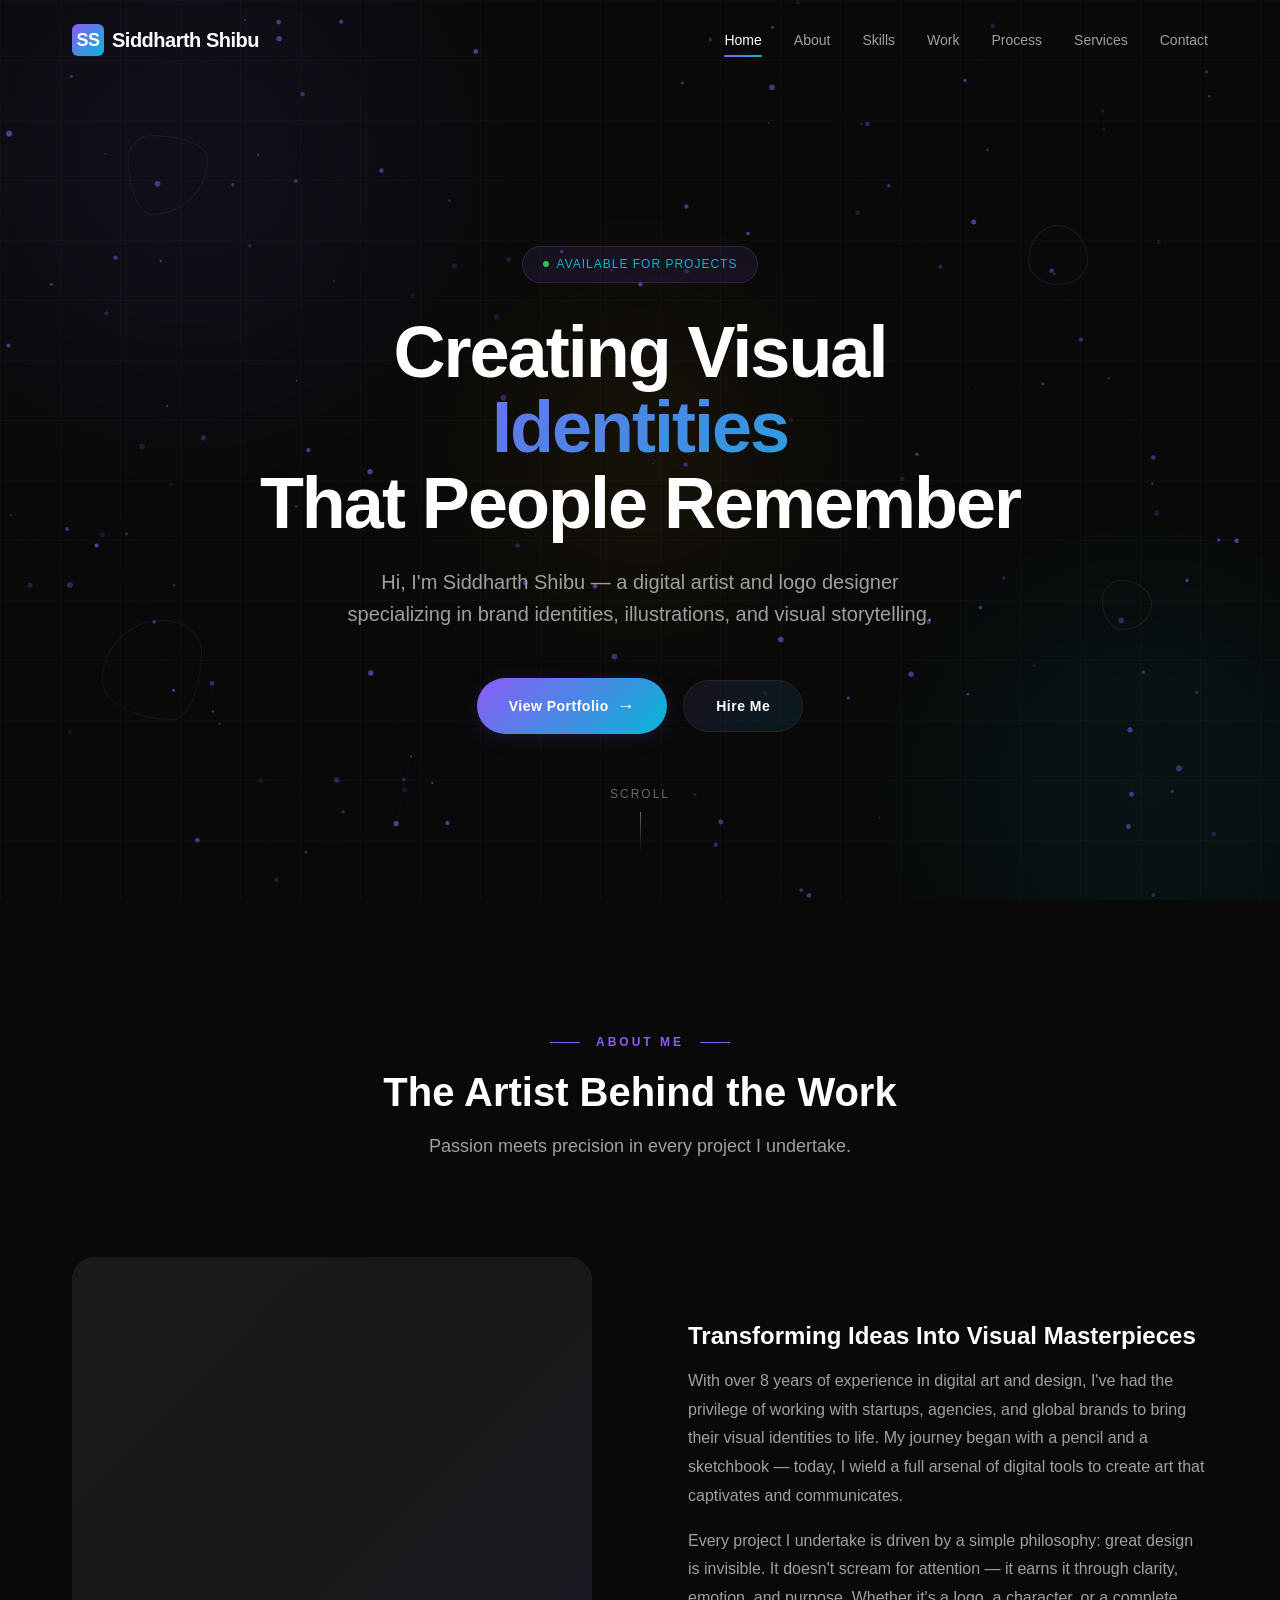
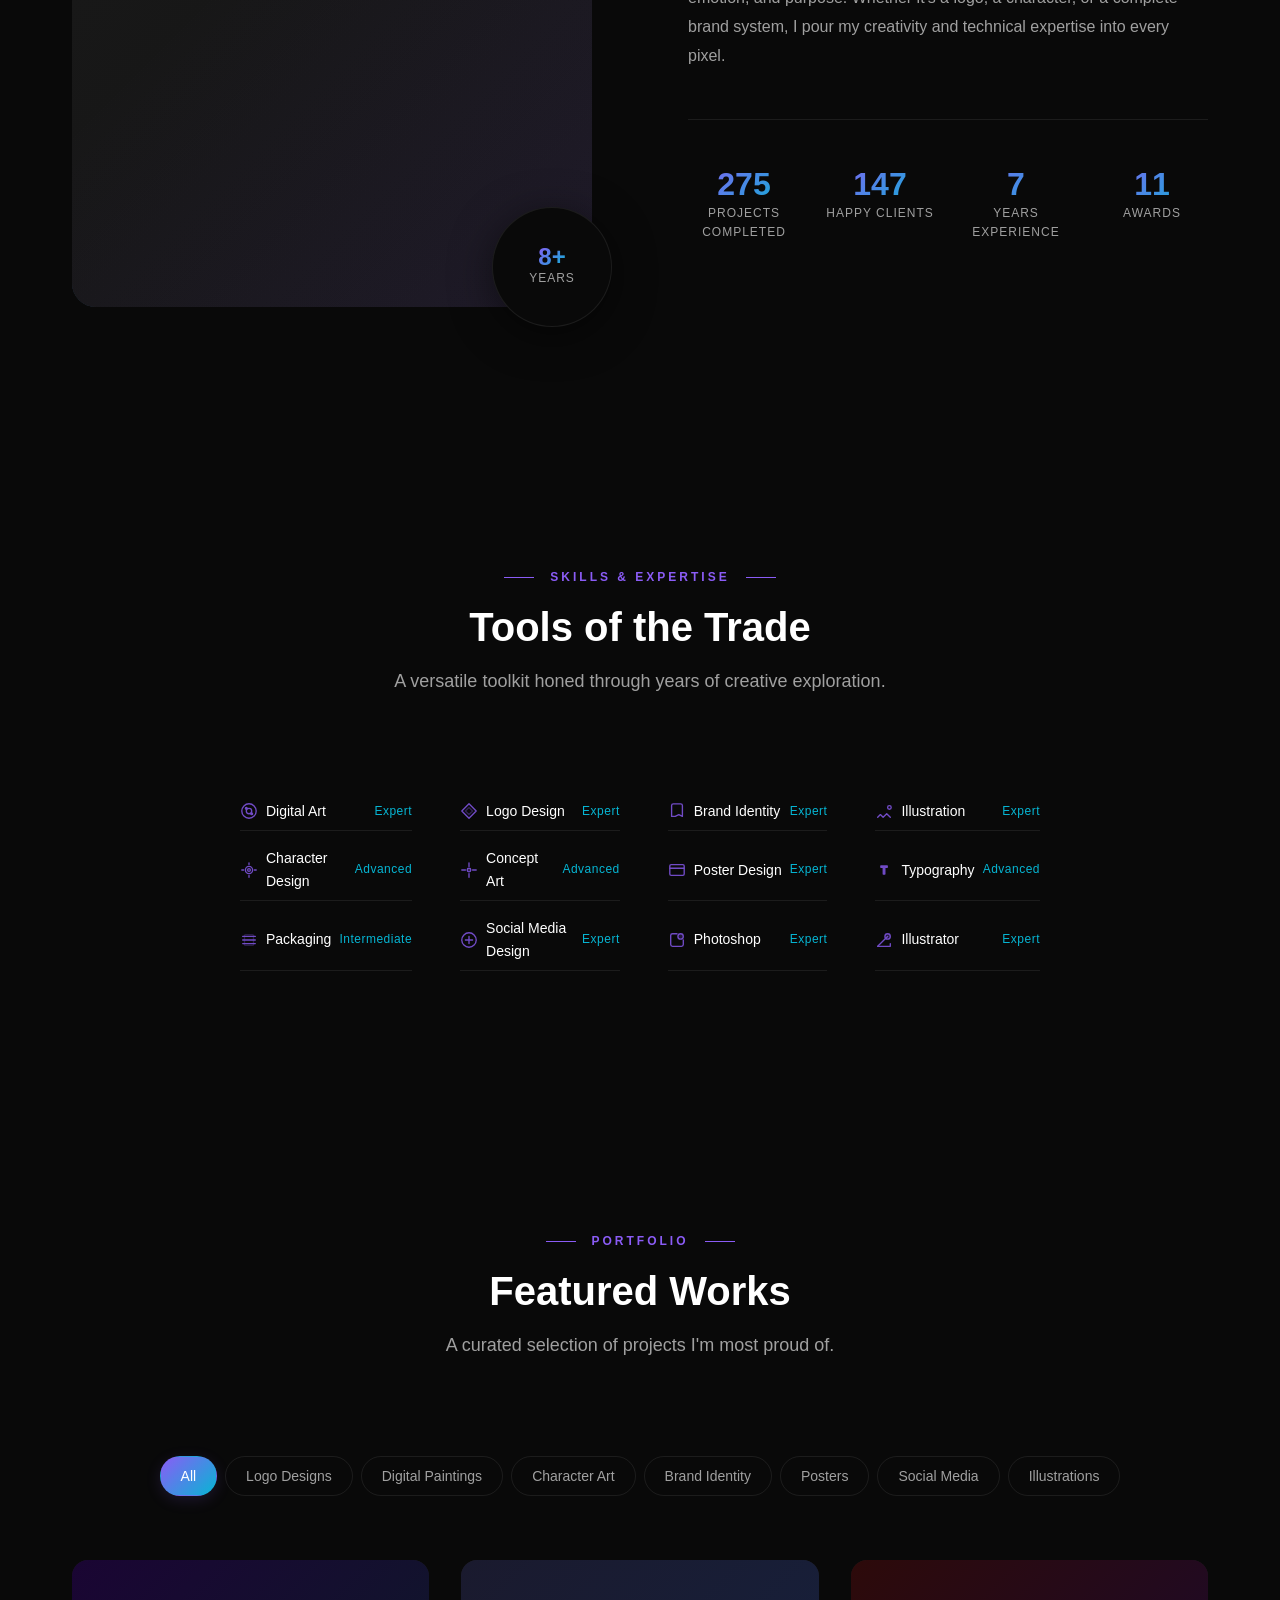
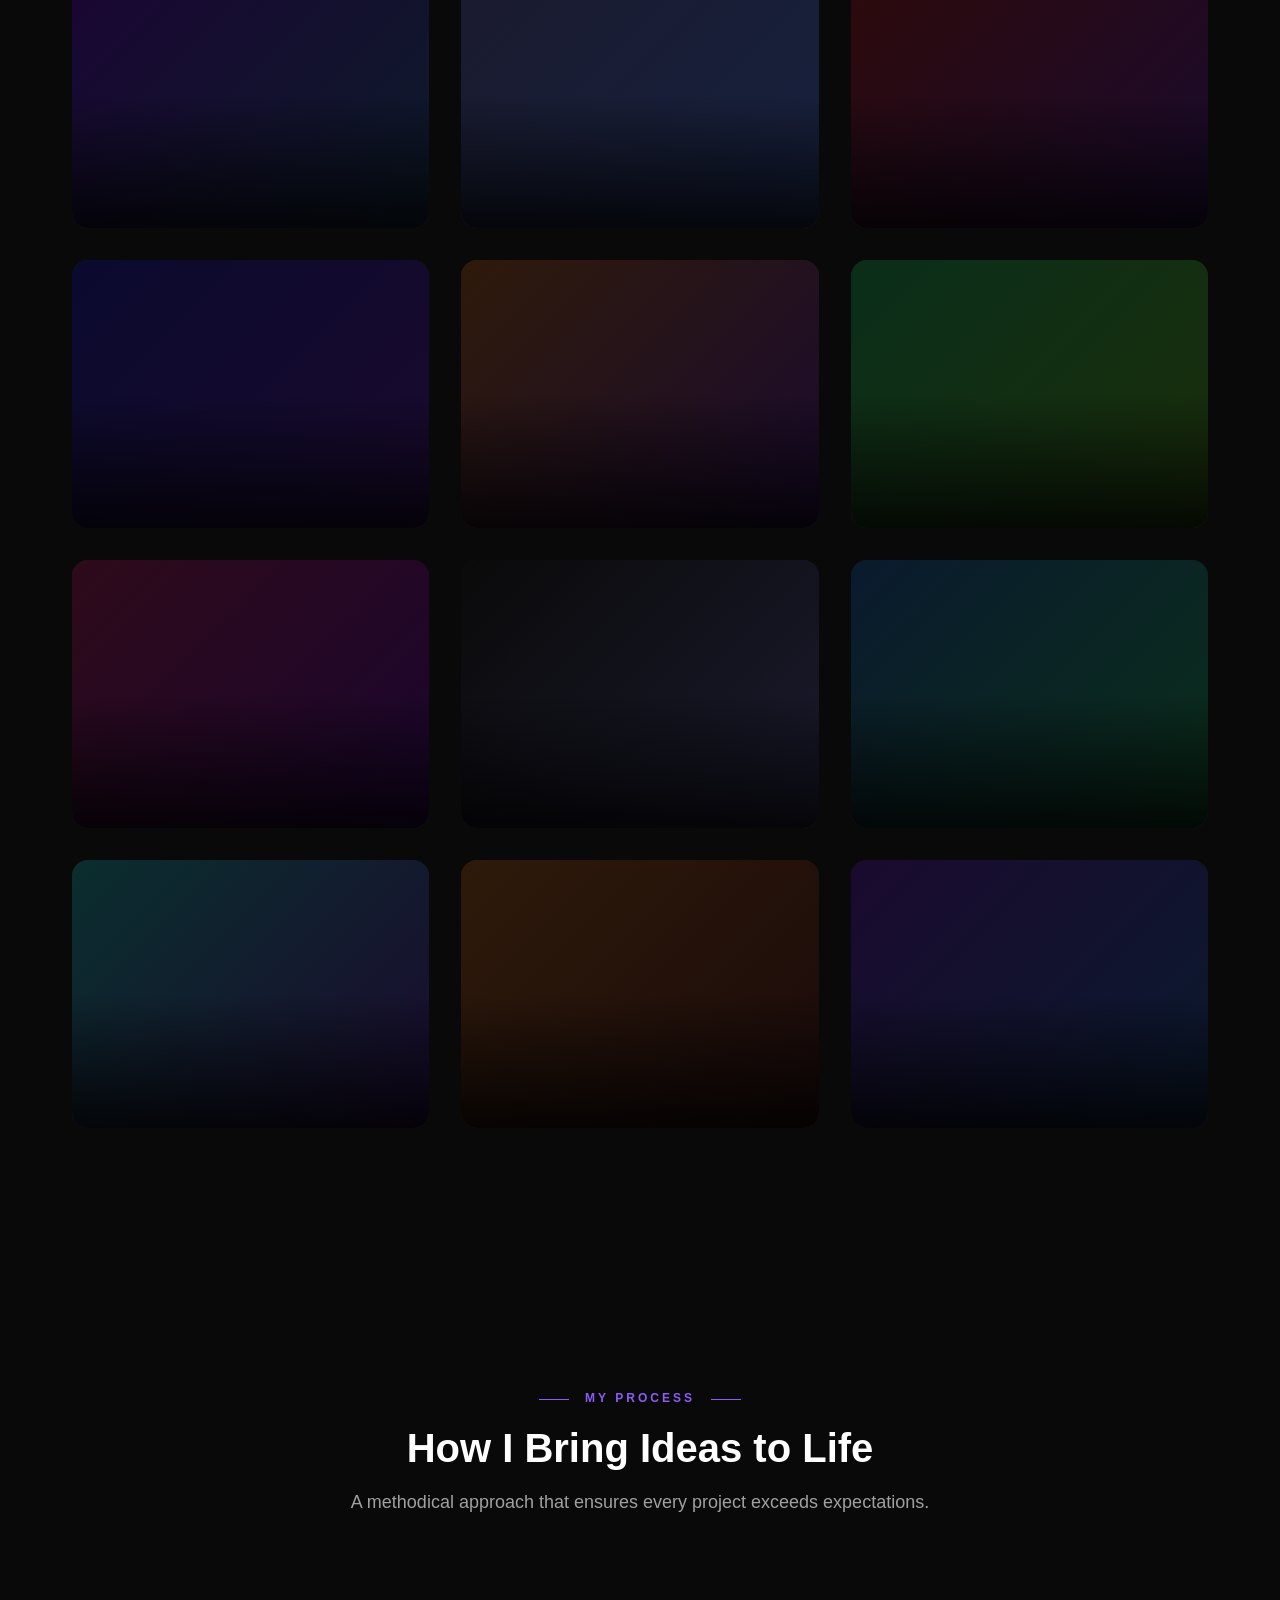
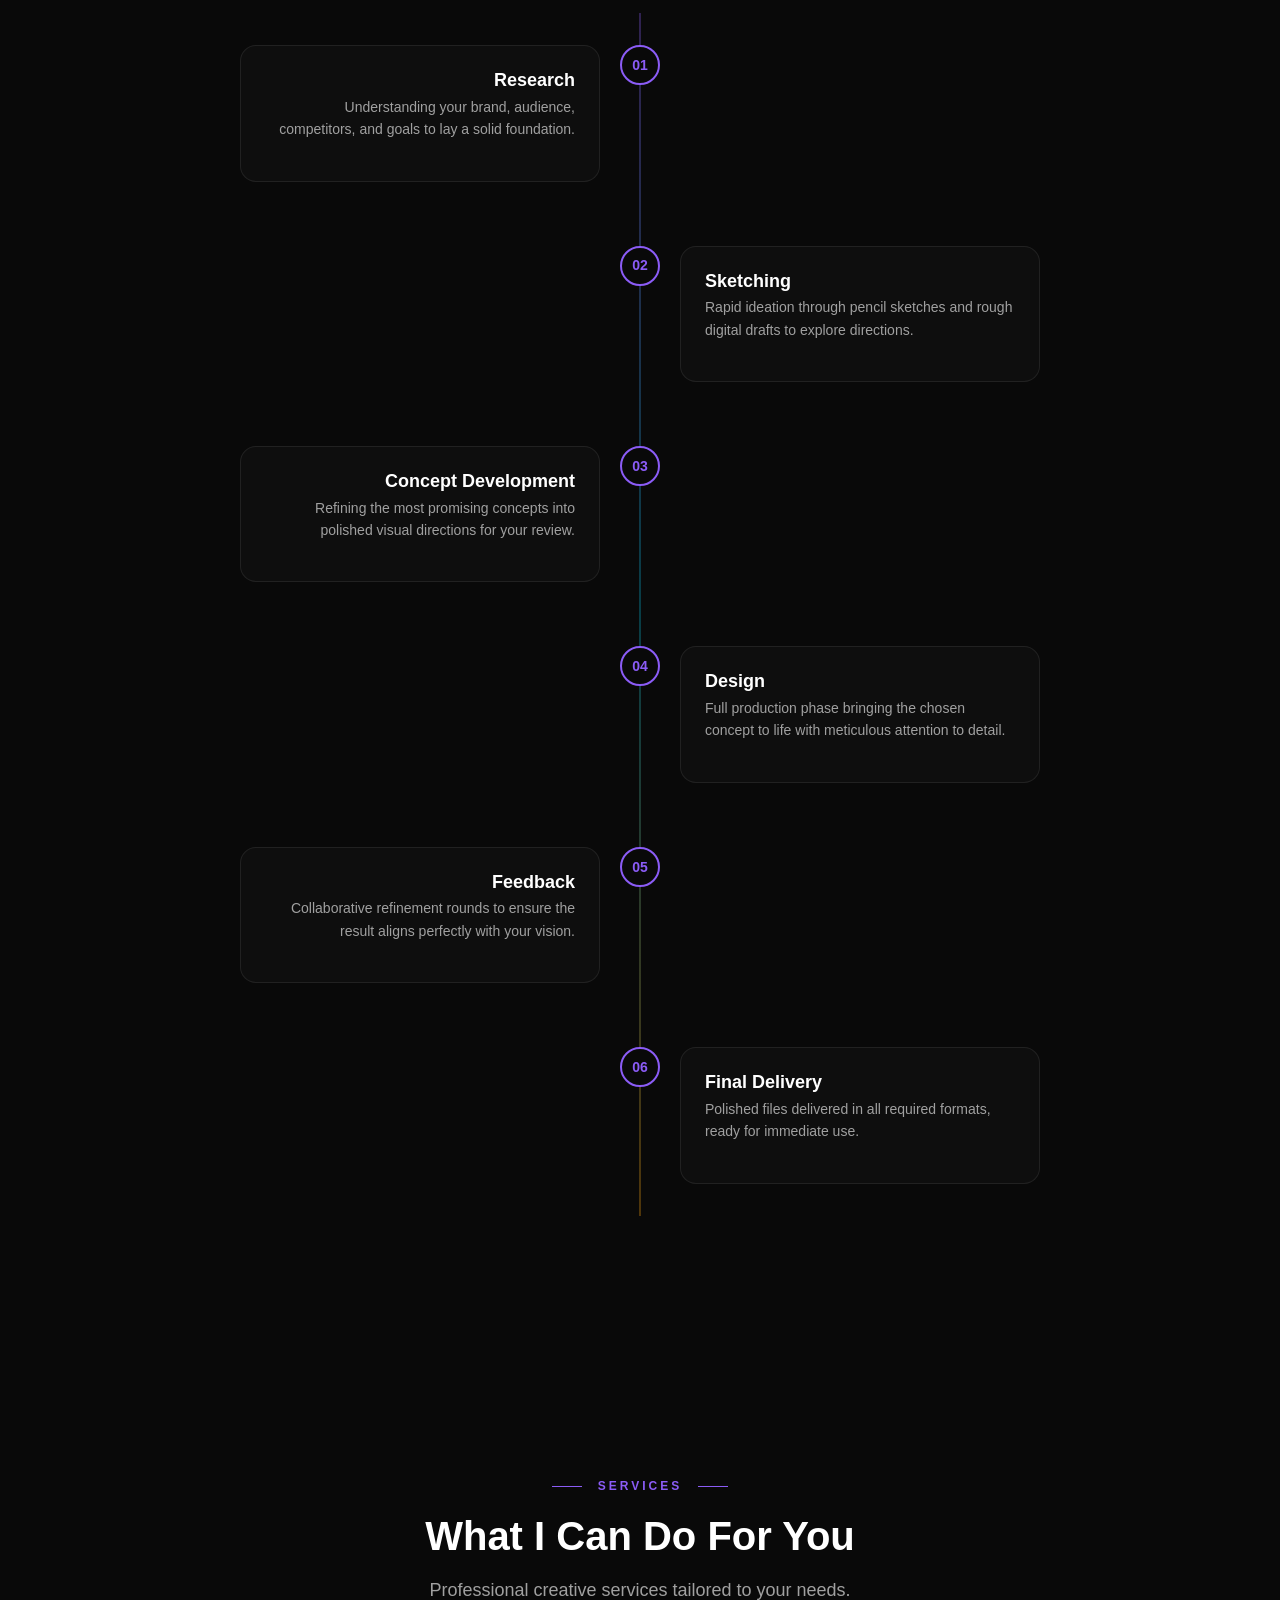
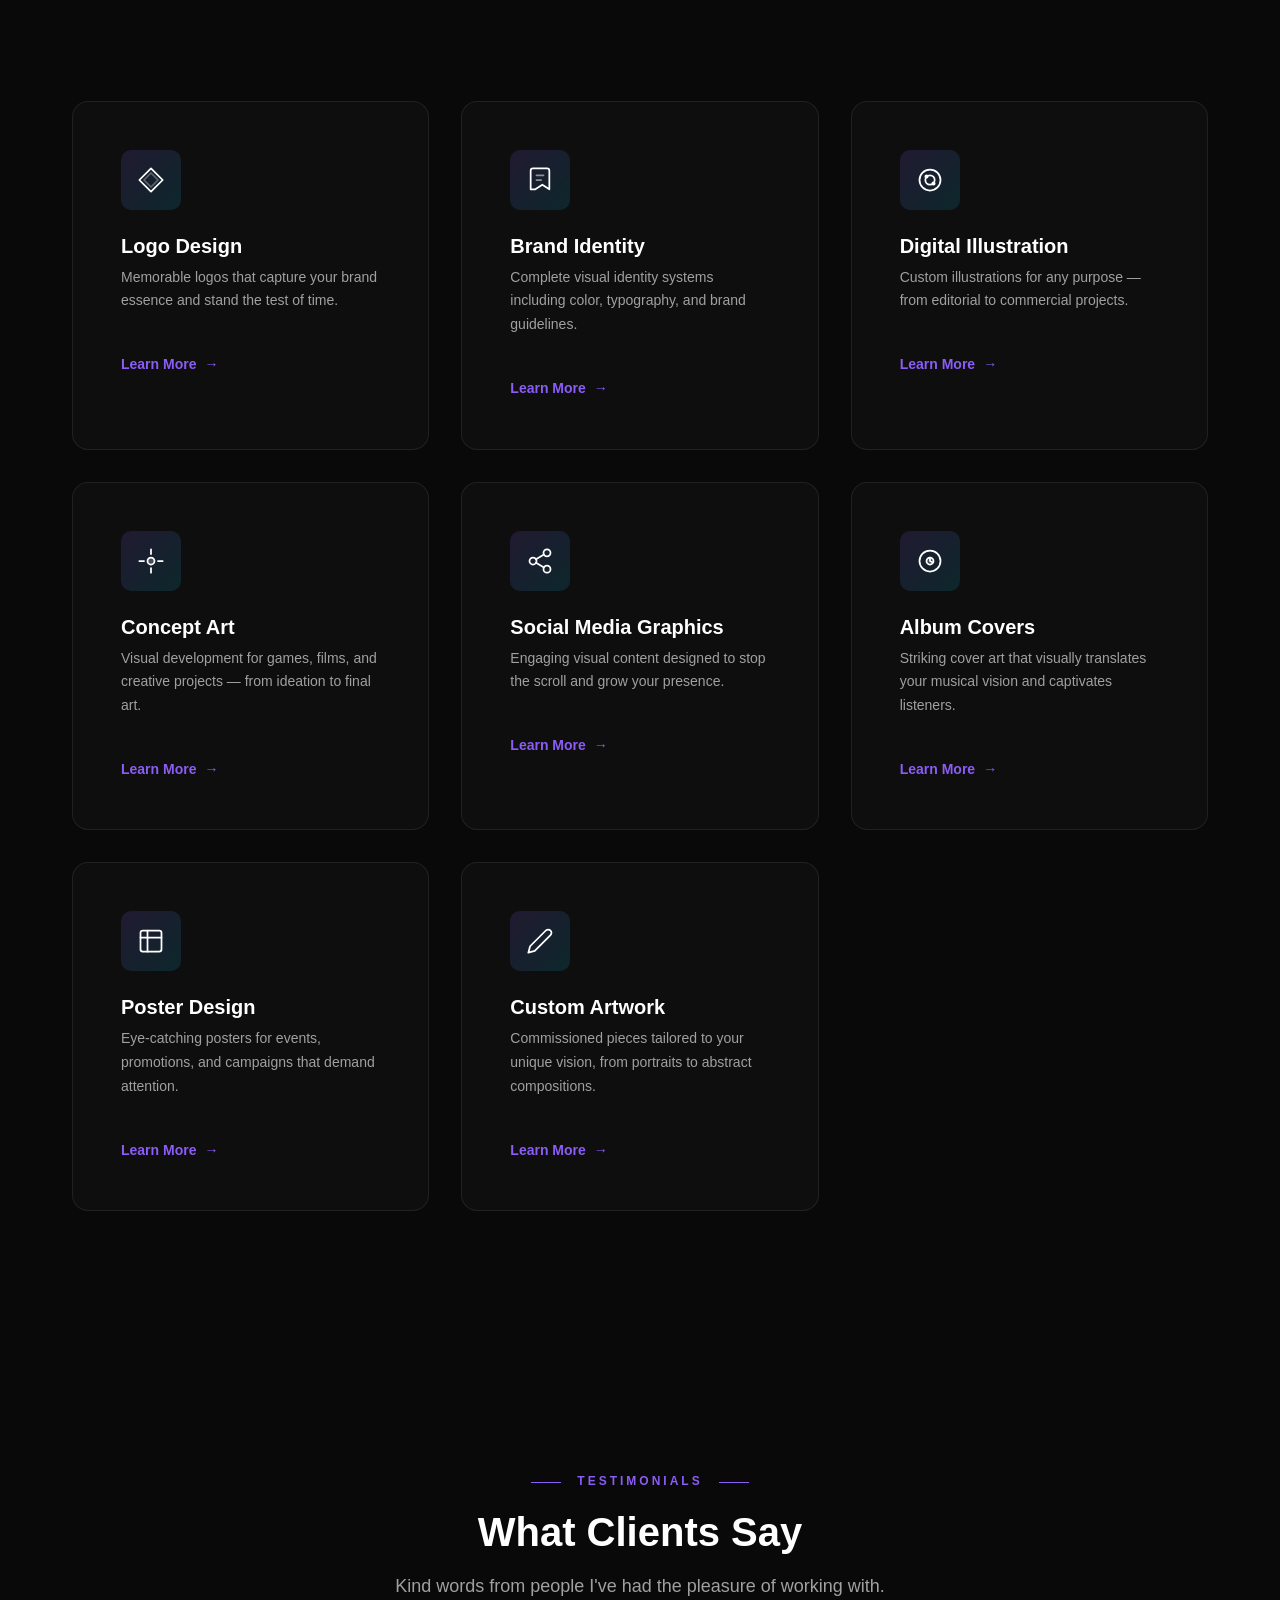
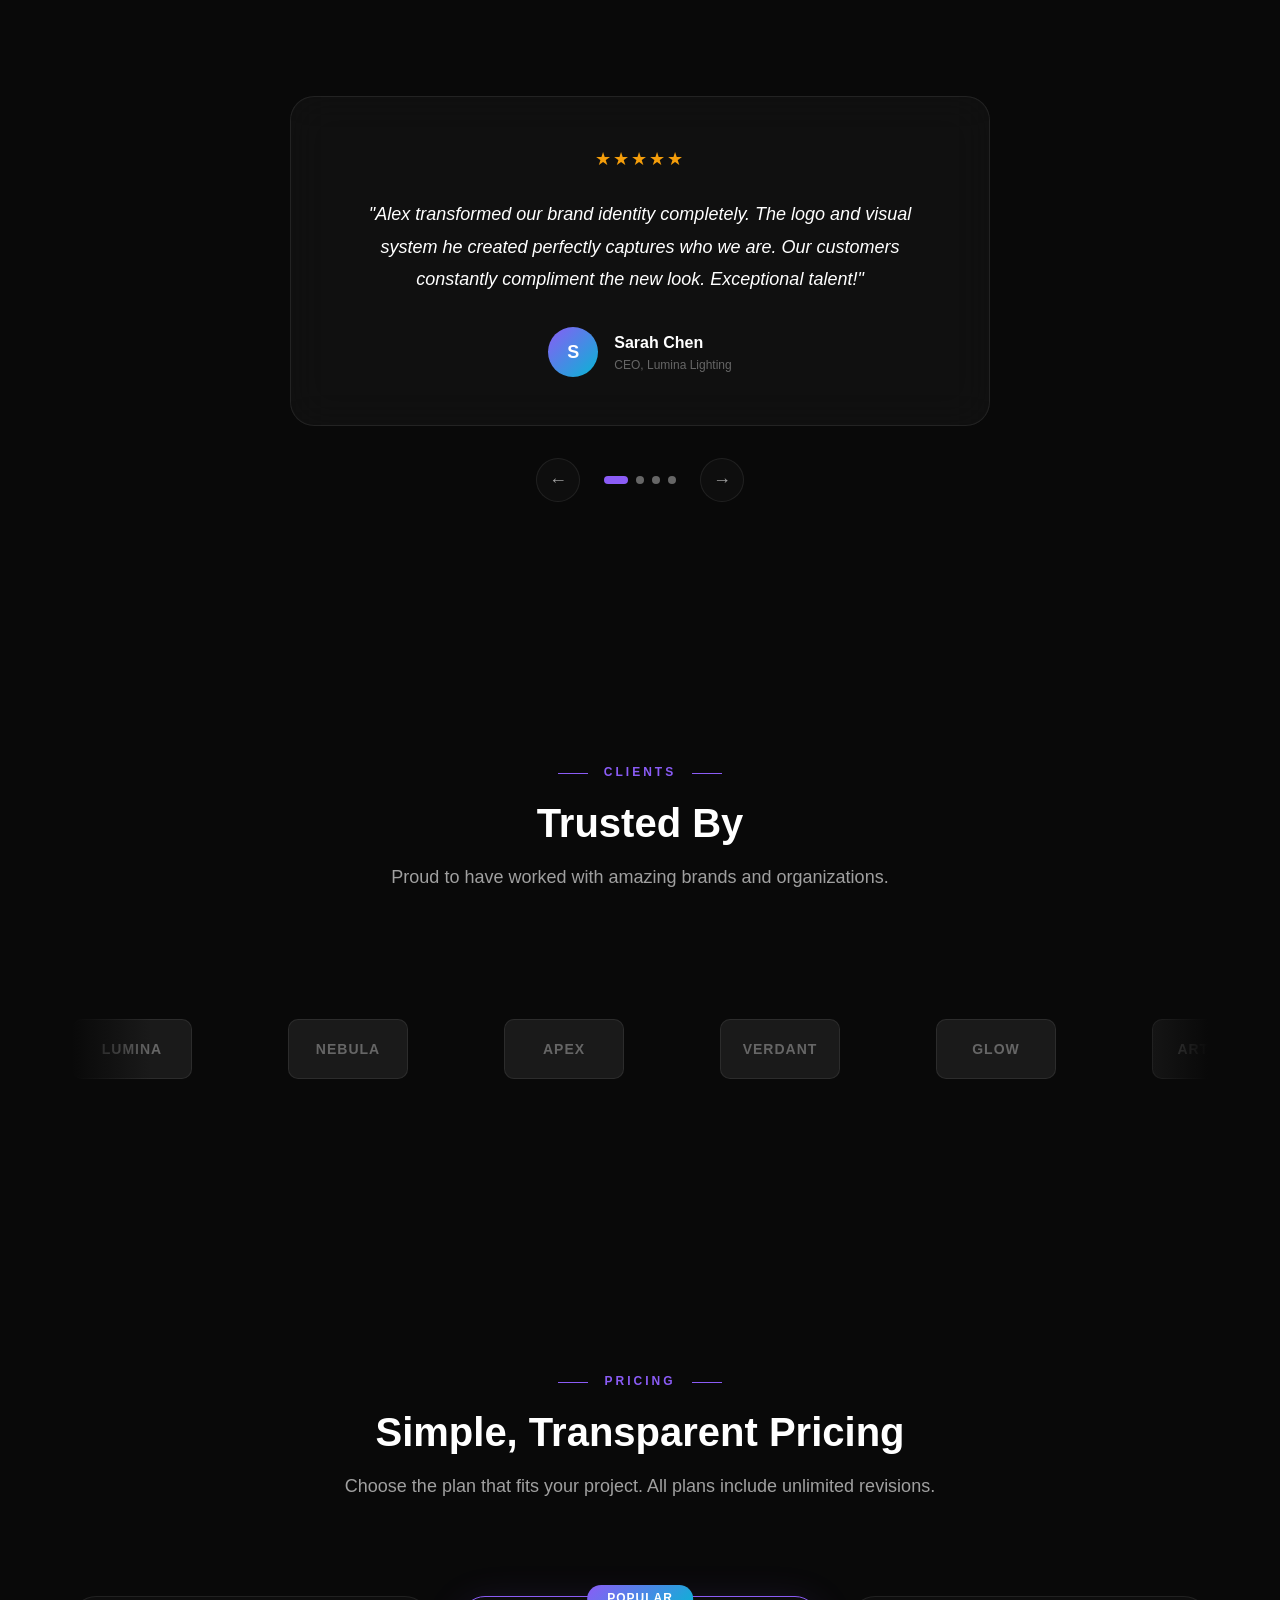
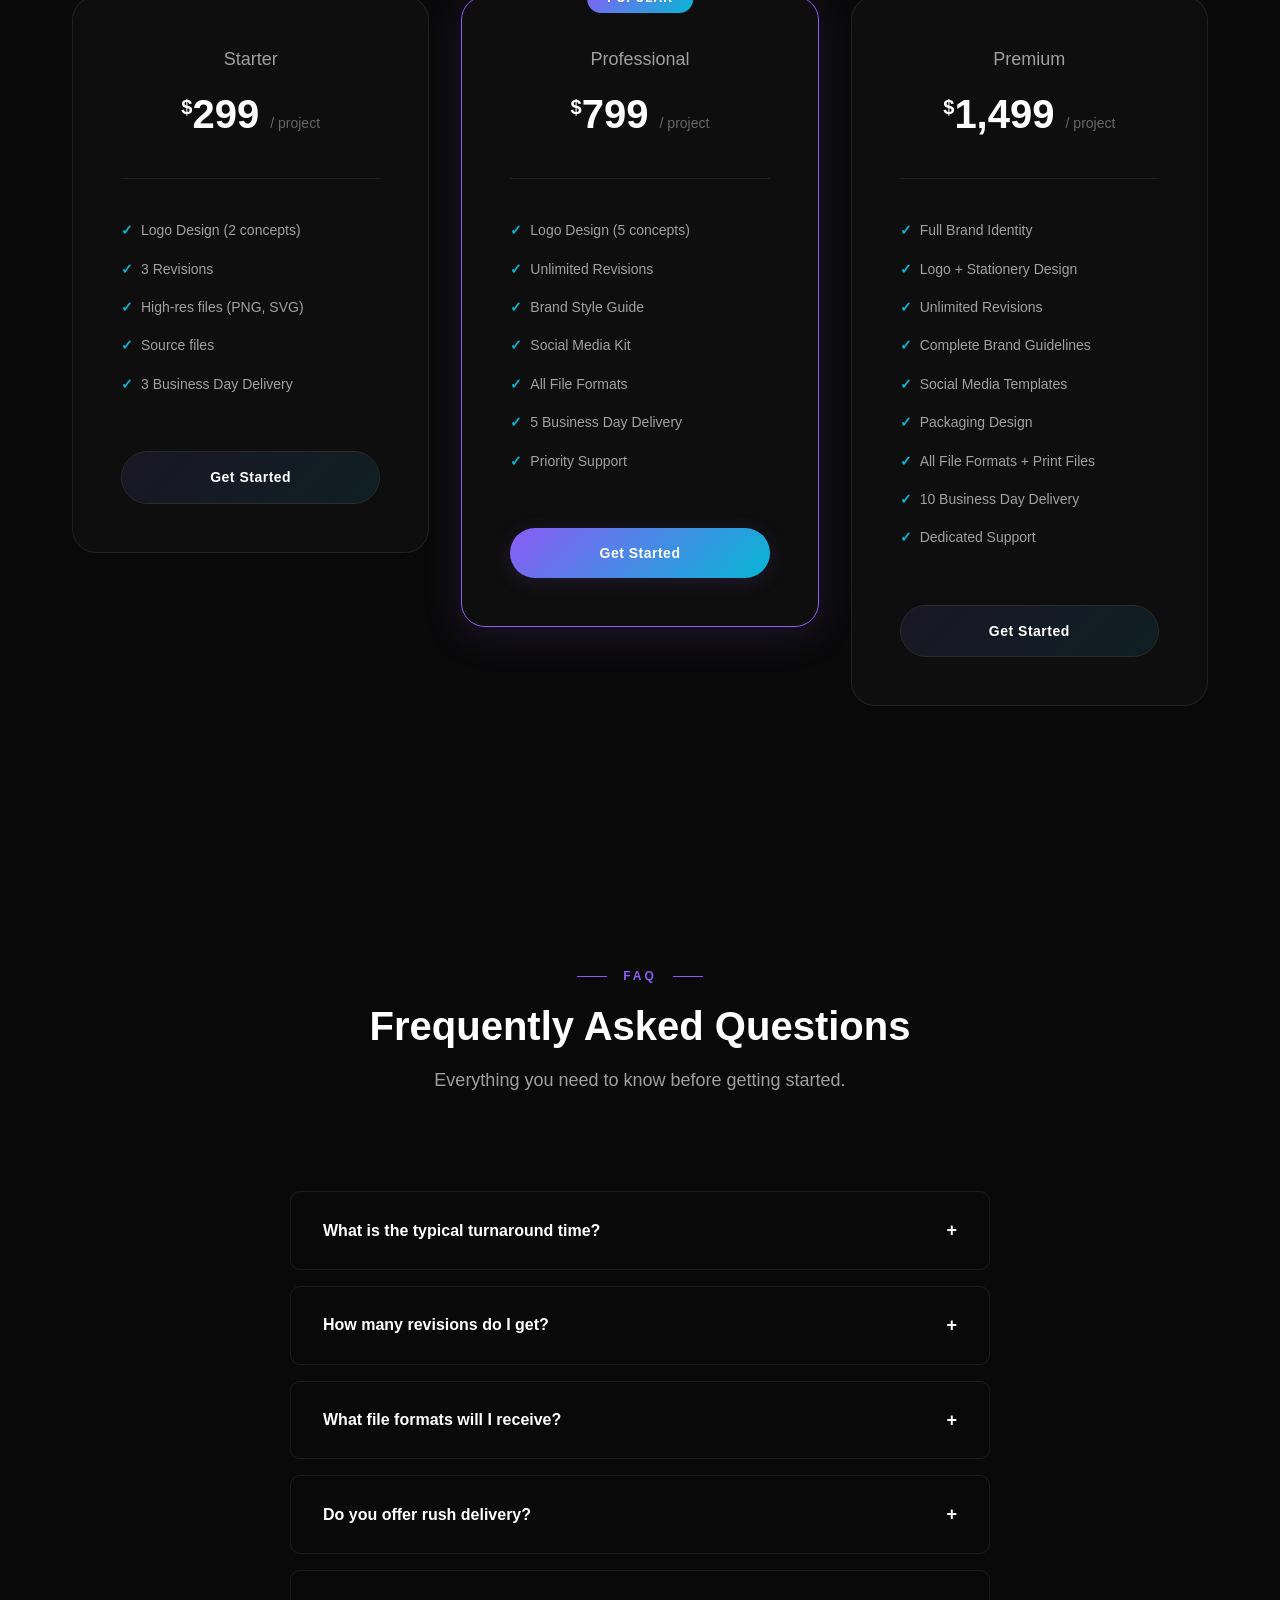
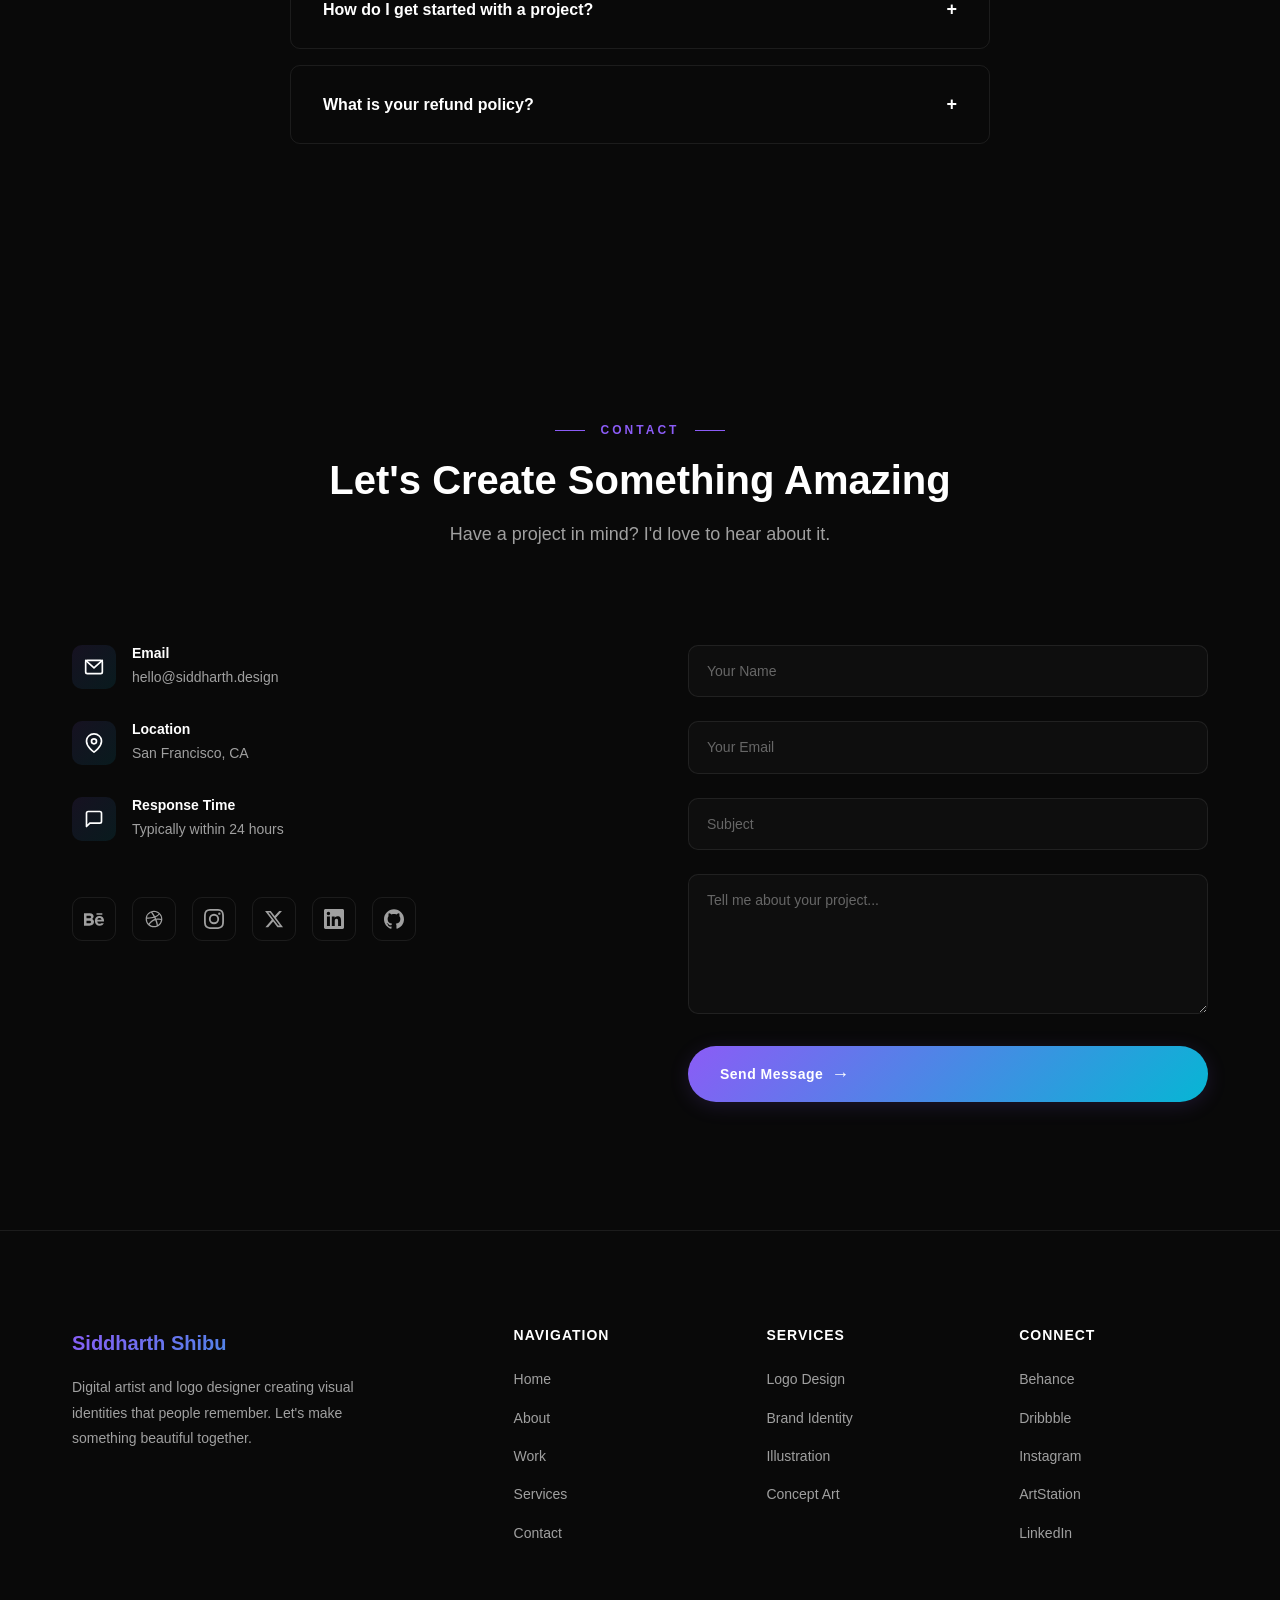
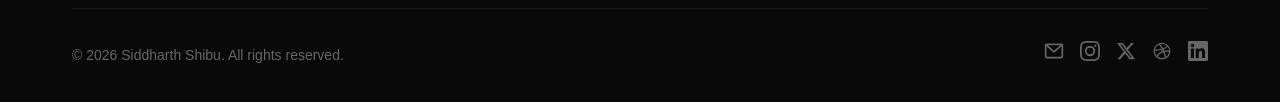
==== commit fdfa43ca: "License and SEO update" ====
--- a/index.html
+++ b/index.html
@@ -15,7 +15,8 @@
         <meta name="author" content="Siddharth Shibu" />
         <meta name="robots" content="index, follow" />
 
-        <!-- Open Graph --><meta property="og:title"
+        <!-- Open Graph -->
+        <meta property="og:title"
             content="Siddharth Shibu — Digital Artist & Logo Designer"
         />
         <meta
@@ -23,15 +24,20 @@
             content="Creating visual identities that people remember. Premium digital art and logo design portfolio."
         />
         <meta property="og:type" content="website" />
-        <meta property="og:url" content="https://alexrivera.design" />
+        <meta property="og:url" content="https://siddharth.design" />
         <meta
             property="og:image"
-            content="https://alexrivera.design/assets/images/og-image.jpg"
+            content="https://siddharth.design/assets/images/og-image.jpg"
         />
-        <meta property="og:site_name" content="Siddharth Shibu Portfolio" />
+        <meta property="og:image:width" content="1200" />
+        <meta property="og:image:height" content="630" />
+        <meta property="og:locale" content="en_US" />
+        <meta property="og:site_name" content="Siddharth Shibu — Digital Artist & Logo Designer" />
 
         <!-- Twitter Card -->
         <meta name="twitter:card" content="summary_large_image" />
+        <meta name="twitter:site" content="@siddharthshibu" />
+        <meta name="twitter:creator" content="@siddharthshibu" />
         <meta
             name="twitter:title"
             content="Siddharth Shibu — Digital Artist & Logo Designer"
@@ -42,15 +48,26 @@
         />
         <meta
             name="twitter:image"
-            content="https://alexrivera.design/assets/images/og-image.jpg"
+            content="https://siddharth.design/assets/images/og-image.jpg"
         />
 
         <!-- Canonical -->
-        <link rel="canonical" href="https://alexrivera.design" />
+        <link rel="canonical" href="https://siddharth.design" />
+
+        <!-- Additional Meta -->
+        <meta name="theme-color" content="#090909" />
+        <meta name="apple-mobile-web-app-capable" content="yes" />
+        <meta name="apple-mobile-web-app-status-bar-style" content="black" />
+        <meta name="apple-mobile-web-app-title" content="Siddharth Shibu" />
+        <meta name="format-detection" content="telephone=no" />
+        <meta name="geo.region" content="US-CA" />
+        <meta name="geo.placename" content="San Francisco" />
+        <meta name="msapplication-TileColor" content="#090909" />
 
         <!-- Favicon -->
         <link rel="icon" type="image/svg+xml" href="assets/icons/favicon.svg" />
-        <link rel="apple-touch-icon" href="assets/icons/apple-touch-icon.png" />
+        <link rel="apple-touch-icon" sizes="180x180" href="assets/icons/apple-touch-icon.png" />
+        <link rel="mask-icon" href="assets/icons/favicon.svg" color="#8B5CF6" />
 
         <!-- Preload -->
         <link rel="preload" href="css/style.css" as="style" />
@@ -69,16 +86,27 @@
                 "name": "Siddharth Shibu",
                 "givenName": "Siddharth",
                 "familyName": "Shibu",
+                "alternateName": "Siddharth",
+                "honorificPrefix": "Professional Digital Artist",
                 "jobTitle": "Digital Artist & Logo Designer",
-                "description": "Professional digital artist and logo designer creating visual identities that people remember.",
-                "url": "https://alexrivera.design",
-                "image": "https://alexrivera.design/assets/images/profile.jpg",
+                "description": "Professional digital artist and logo designer specializing in brand identities, logo design, illustration, and visual storytelling. Creating visual identities that people remember.",
+                "url": "https://siddharth.design",
+                "image": "https://siddharth.design/assets/images/profile.jpg",
+                "telephone": "+1-555-000-0000",
+                "email": "hello@siddharth.design",
+                "address": {
+                    "@type": "PostalAddress",
+                    "addressLocality": "San Francisco",
+                    "addressRegion": "CA",
+                    "addressCountry": "US"
+                },
+                "priceRange": "$$$",
                 "sameAs": [
-                    "https://behance.net/alexrivera",
-                    "https://dribbble.com/alexrivera",
-                    "https://instagram.com/alexrivera",
-                    "https://artstation.com/alexrivera",
-                    "https://linkedin.com/in/alexrivera"
+                    "https://instagram.com/siddharthshibu",
+                    "https://twitter.com/siddharthshibu",
+                    "https://linkedin.com/in/siddharthshibu",
+                    "https://dribbble.com/siddharthshibu",
+                    "https://behance.net/siddharthshibu"
                 ],
                 "knowsAbout": [
                     "Digital Art",
@@ -87,12 +115,72 @@
                     "Illustration",
                     "Character Design",
                     "Concept Art",
-                    "Typography"
+                    "Typography",
+                    "Poster Design",
+                    "Packaging Design",
+                    "Social Media Design",
+                    "Adobe Photoshop",
+                    "Adobe Illustrator",
+                    "Figma",
+                    "Procreate"
                 ],
+                "knowsLanguage": ["English", "Malayalam", "Hindi"],
                 "worksFor": {
                     "@type": "Organization",
                     "name": "Siddharth Studio"
+                },
+                "mainEntityOfPage": {
+                    "@type": "WebSite",
+                    "@id": "https://siddharth.design",
+                    "name": "Siddharth Shibu — Digital Artist & Logo Designer",
+                    "description": "Premium digital art and logo design portfolio. Professional logo designer and digital artist.",
+                    "url": "https://siddharth.design",
+                    "inLanguage": "en-US",
+                    "publisher": {
+                        "@type": "Person",
+                        "name": "Siddharth Shibu"
+                    }
                 }
+            }
+        </script>
+
+        <!-- BreadcrumbList Structured Data -->
+        <script type="application/ld+json">
+            {
+                "@context": "https://schema.org",
+                "@type": "BreadcrumbList",
+                "itemListElement": [
+                    {
+                        "@type": "ListItem",
+                        "position": 1,
+                        "name": "Home",
+                        "item": "https://siddharth.design/#hero"
+                    },
+                    {
+                        "@type": "ListItem",
+                        "position": 2,
+                        "name": "About",
+                        "item": "https://siddharth.design/#about"
+                    },
+                    {
+                        "@type": "ListItem",
+                        "position": 3,
+                        "name": "Portfolio",
+                        "item": "https://siddharth.design/#portfolio"
+                    },
+                    {
+                        "@type": "ListItem",
+                        "position": 4,
+                        "name": "Services",
+                        "item": "https://siddharth.design/#services"
+                    },
+                    {
+                        "@type": "ListItem",
+                        "position": 5,
+                        "name": "Contact",
+                        "item": "https://siddharth.design/#contact"
+                    }
+                ]
             }
         </script>
 
@@ -1500,7 +1588,7 @@
                             </div>
                             <div class="contact-info-text">
                                 <h4>Email</h4>
-                                <p>hello@alexrivera.design</p>
+                                <p>hello@siddharth.design</p>
                             </div>
                         </div>
 
